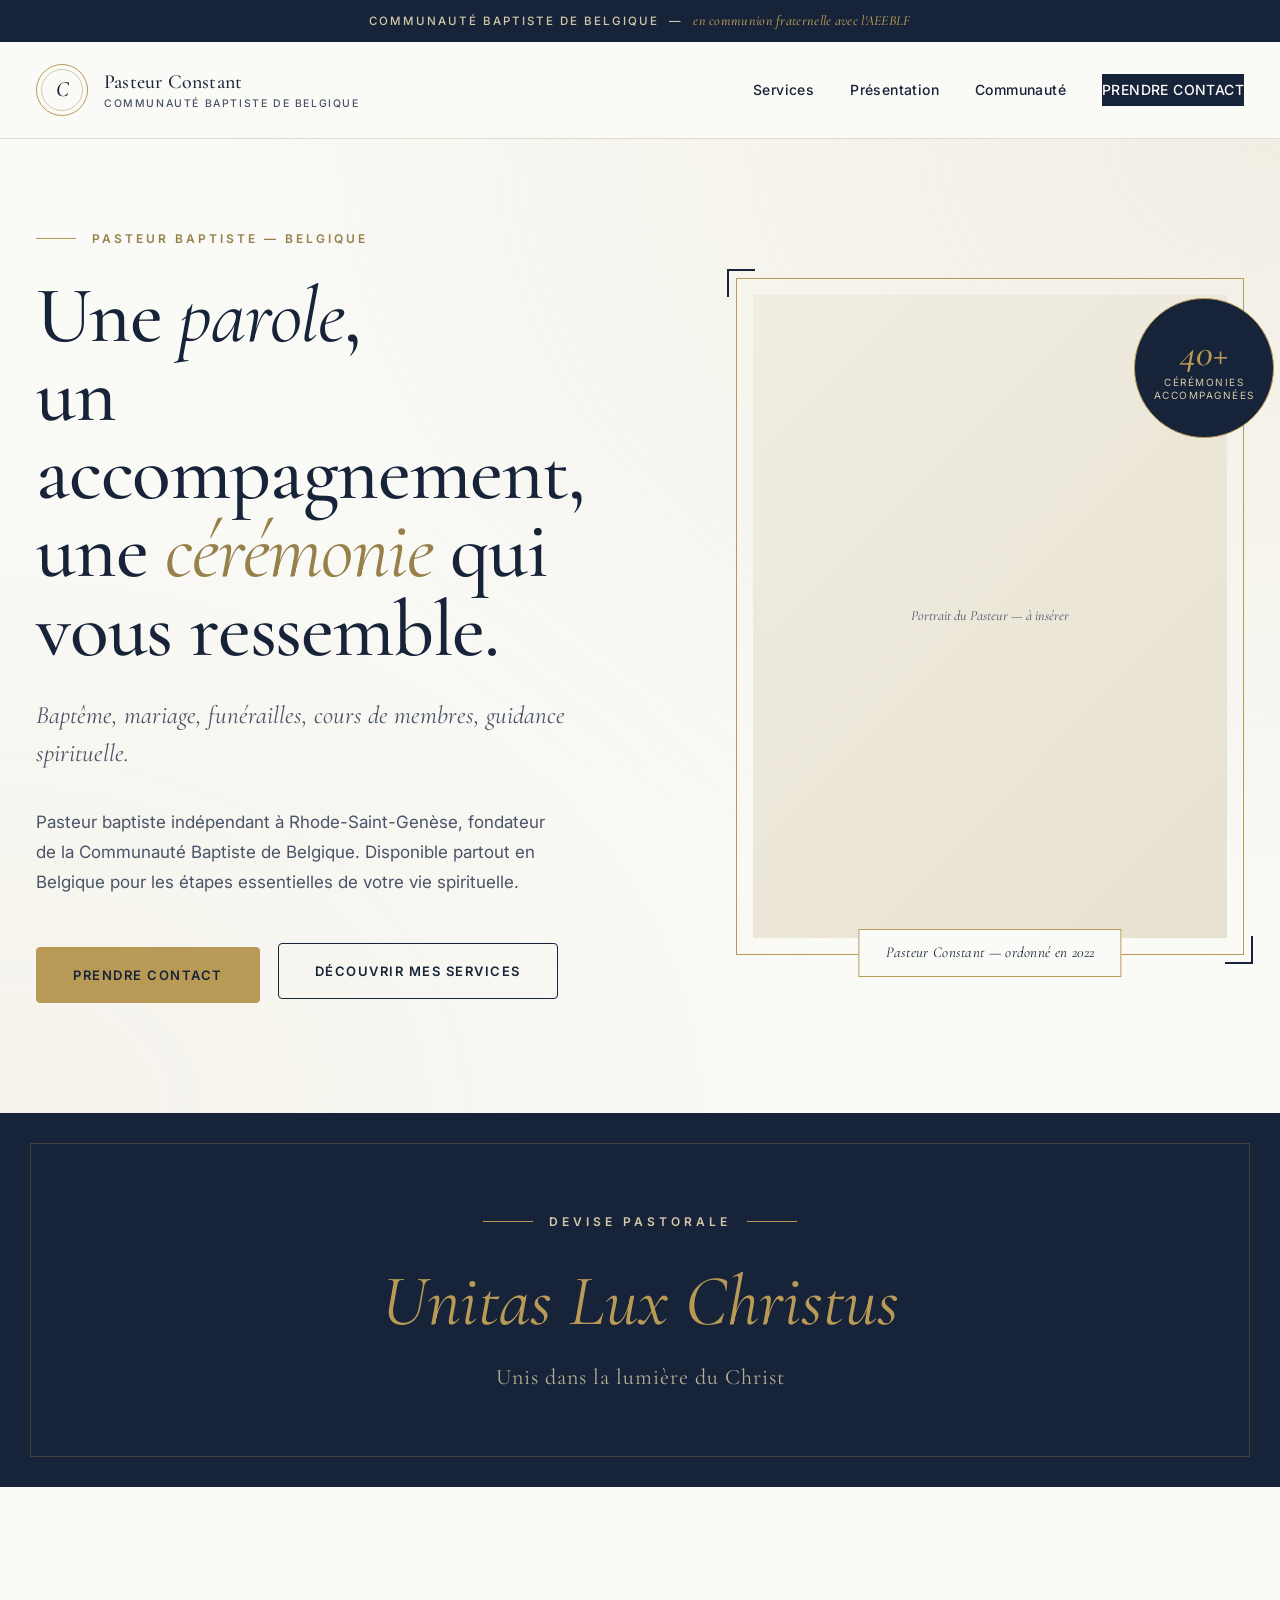
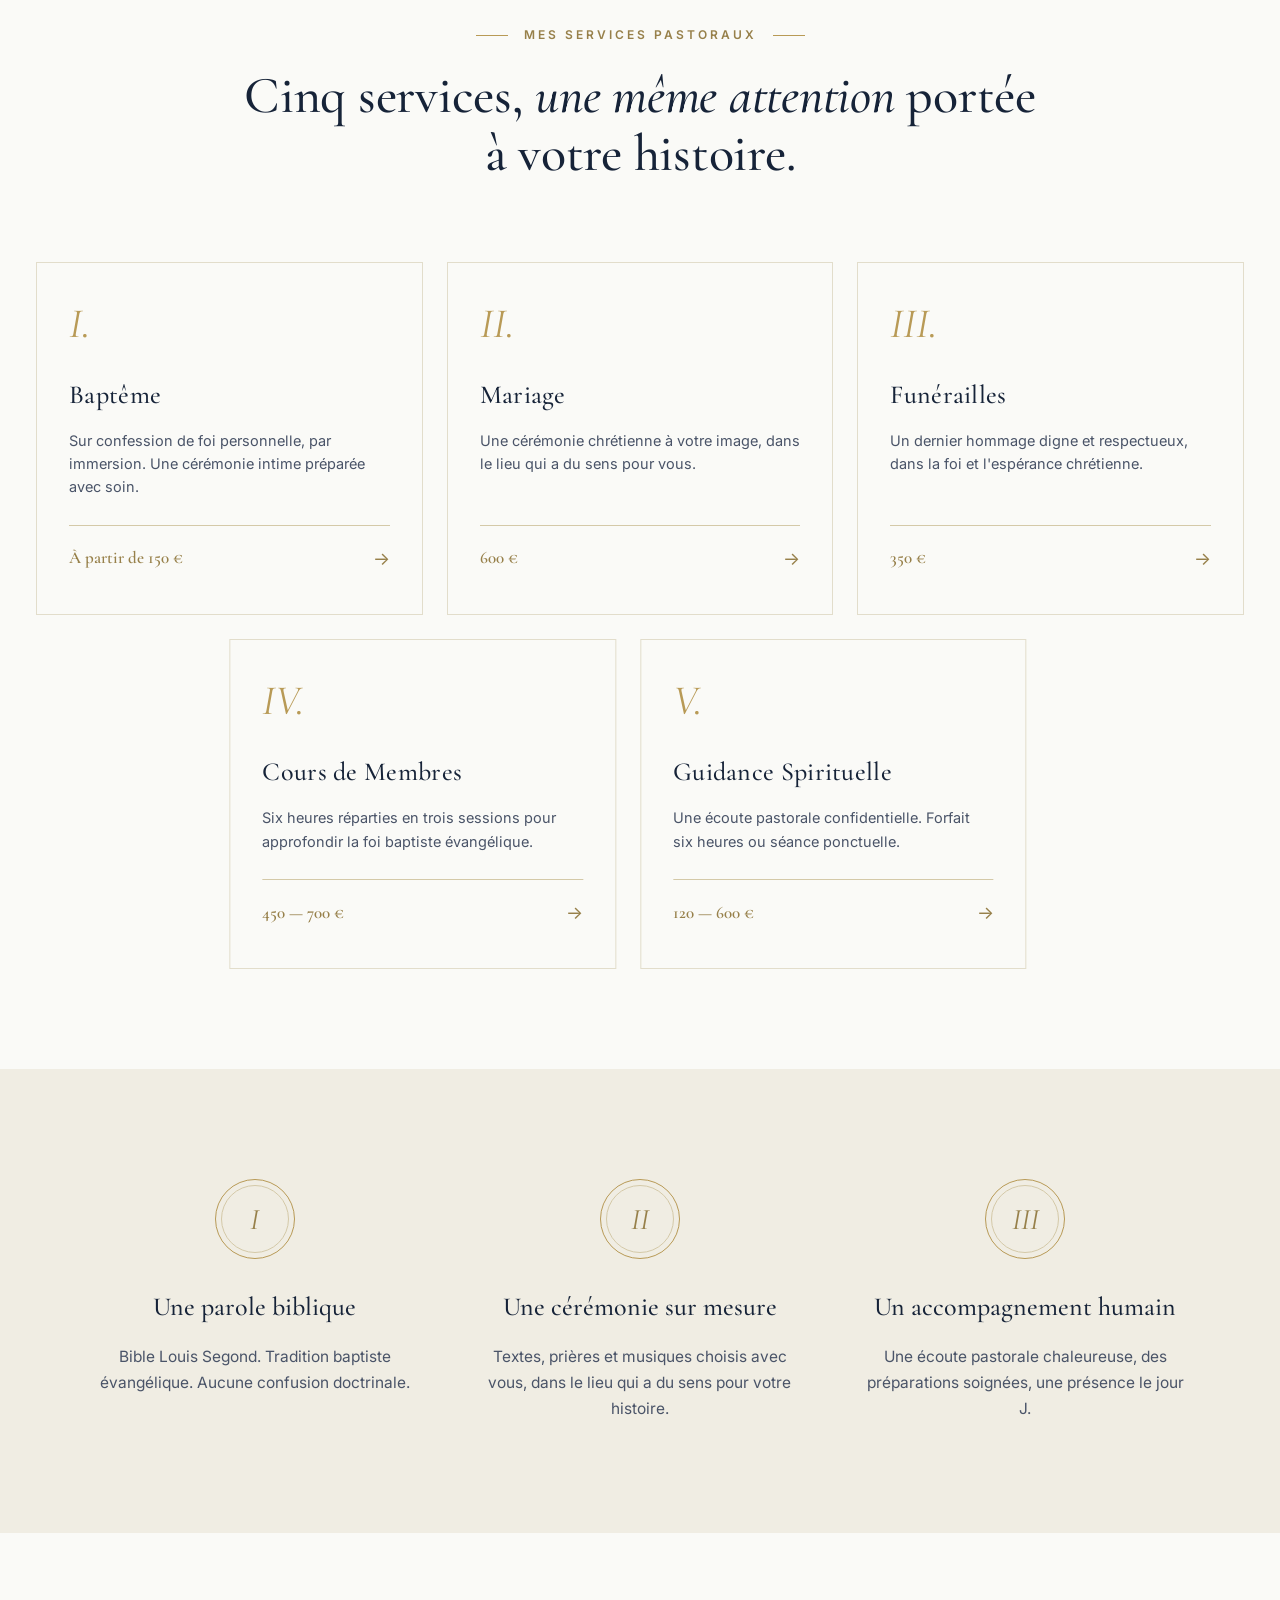
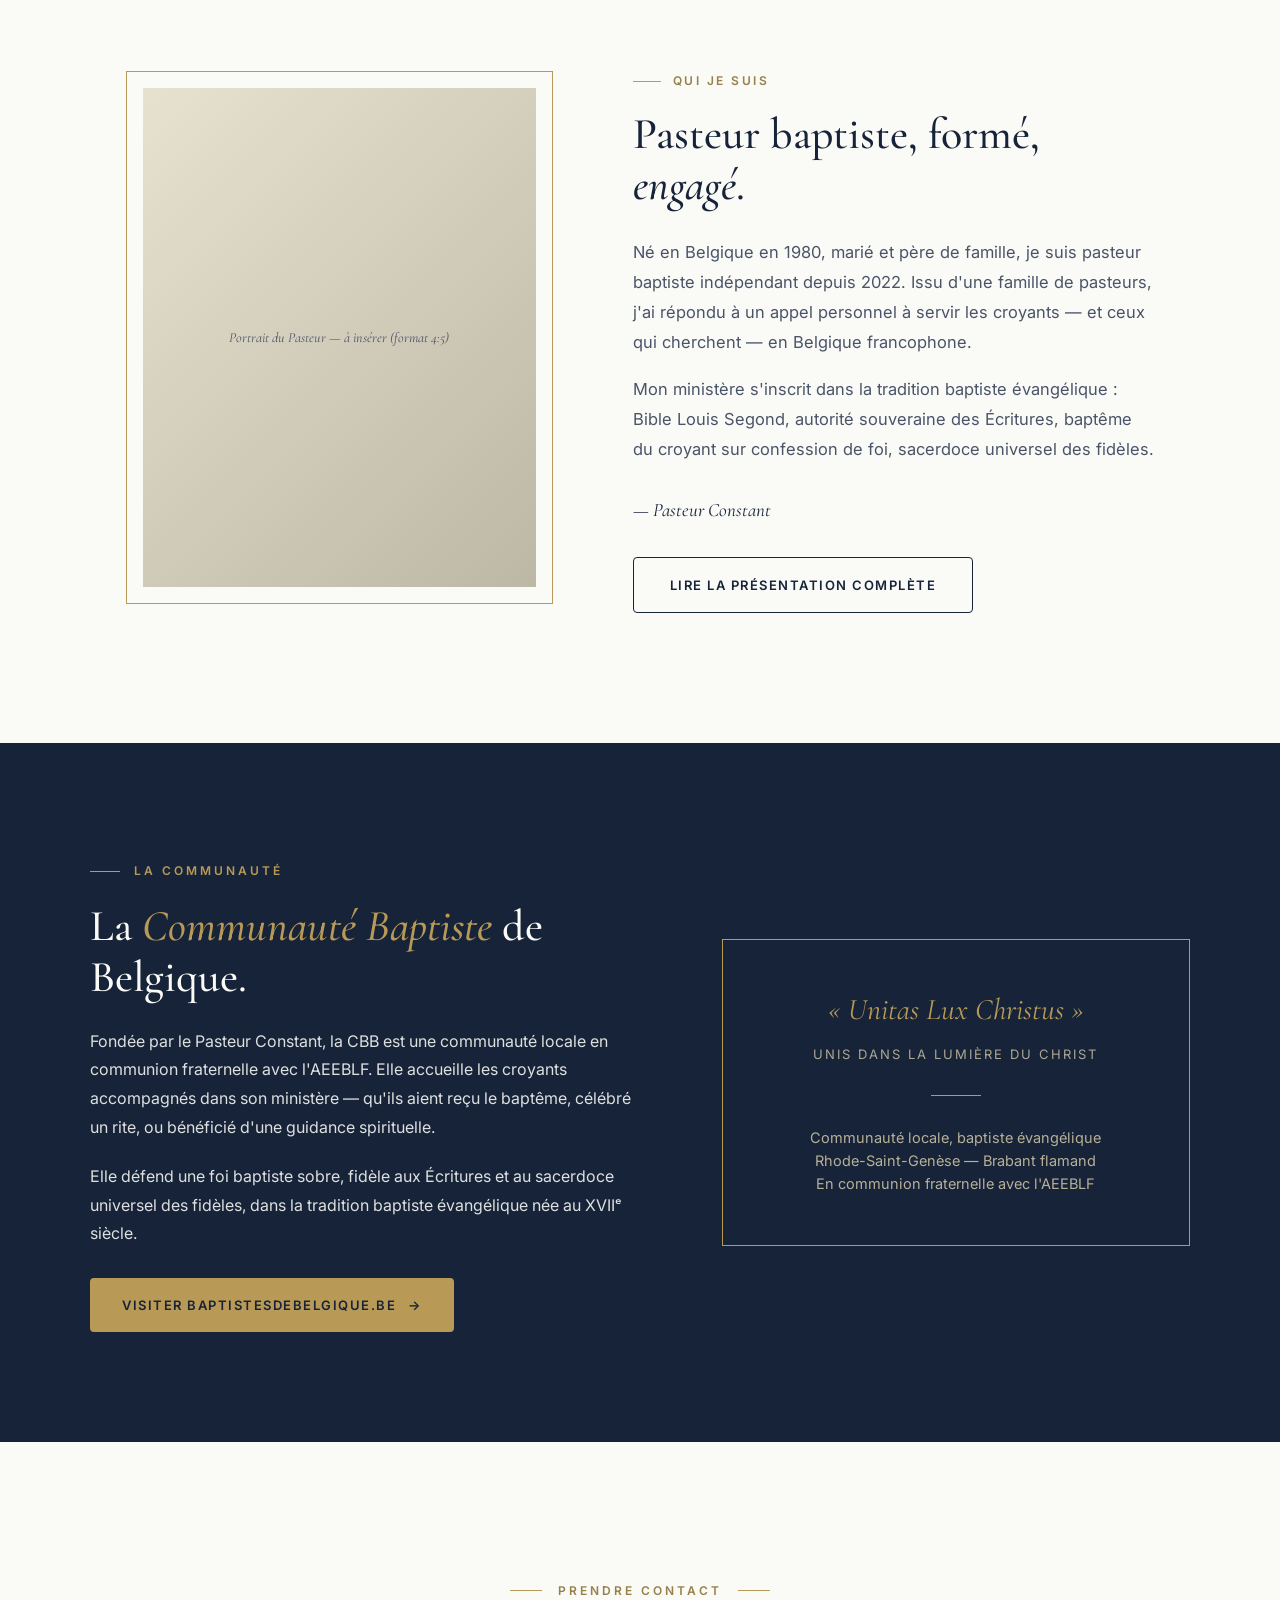
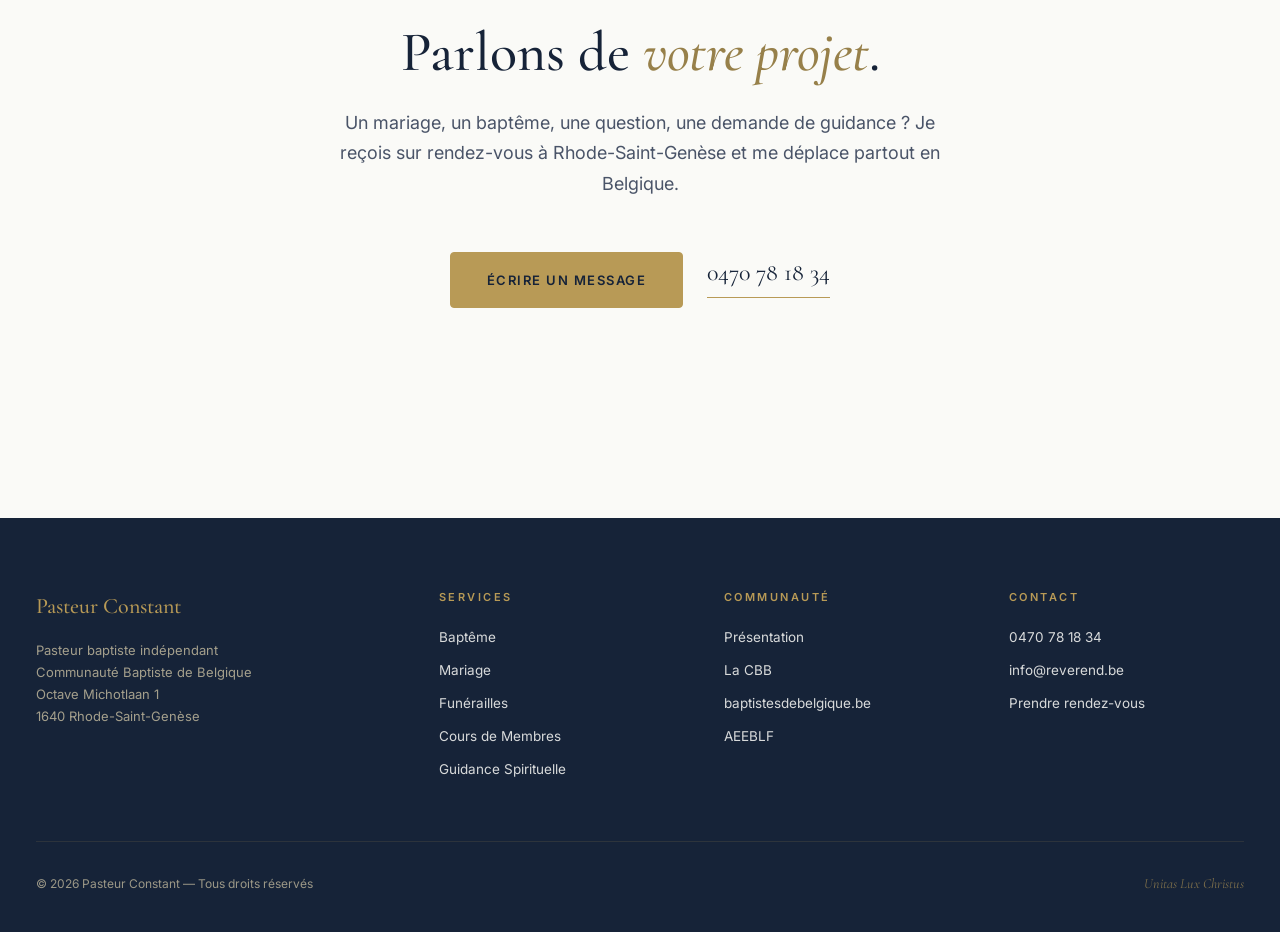
==== index.html @ 357e2ef4 "Add files via upload" ====
<!DOCTYPE html>
<html lang="fr">
<head>
  <meta charset="UTF-8">
  <meta name="viewport" content="width=device-width, initial-scale=1.0">
  <title>Pasteur Constant — Pasteur baptiste indépendant en Belgique</title>
  <meta name="description" content="Pasteur baptiste indépendant en Belgique. Services personnalisés : baptême, mariage, funérailles, cours de membres, accompagnement spirituel. Communauté Baptiste de Belgique.">
  <link rel="canonical" href="https://www.reverend.be/index.html" />
  <link rel="preconnect" href="https://fonts.googleapis.com">
  <link rel="preconnect" href="https://fonts.gstatic.com" crossorigin>
  <link href="https://fonts.googleapis.com/css2?family=Cormorant+Garamond:ital,wght@0,400;0,500;0,600;0,700;1,400;1,500&family=Inter:wght@300;400;500;600;700&display=swap" rel="stylesheet">
  <link rel="stylesheet" href="styles.css">
  <style>
    /* ─── Spécifique à la home ─── */

    /* Hero plein écran */
    .home-hero {
      position: relative;
      padding: 90px 36px 110px;
      overflow: hidden;
      background:
        radial-gradient(ellipse at top right, rgba(212, 201, 168, 0.25) 0%, transparent 60%),
        radial-gradient(ellipse at bottom left, rgba(184, 154, 86, 0.08) 0%, transparent 50%),
        var(--bg);
    }

    .home-hero-inner {
      max-width: var(--max-width);
      margin: 0 auto;
      display: grid;
      grid-template-columns: 1.1fr 0.9fr;
      gap: 80px;
      align-items: center;
      position: relative;
      z-index: 2;
    }

    .home-hero-ornament {
      display: flex;
      align-items: center;
      gap: 16px;
      margin-bottom: 28px;
    }
    .home-hero-ornament-line {
      width: 40px;
      height: 1px;
      background: var(--gold);
    }
    .home-hero-ornament-text {
      font-size: 12px;
      text-transform: uppercase;
      letter-spacing: 3px;
      color: var(--gold-dark);
      font-weight: 600;
    }

    .home-hero h1 {
      font-family: 'Cormorant Garamond', serif;
      font-weight: 500;
      font-size: clamp(48px, 6.5vw, 80px);
      line-height: 0.98;
      letter-spacing: -0.015em;
      color: var(--ink);
      margin-bottom: 28px;
    }
    .home-hero h1 em {
      font-style: italic;
      font-weight: 400;
    }
    .home-hero h1 .accent {
      color: var(--gold-dark);
      font-style: italic;
      font-weight: 400;
    }

    .home-hero-tagline {
      font-family: 'Cormorant Garamond', serif;
      font-style: italic;
      font-size: clamp(20px, 2.4vw, 25px);
      color: var(--ink-soft);
      margin-bottom: 36px;
      line-height: 1.5;
      max-width: 540px;
    }

    .home-hero-lead {
      font-size: 17px;
      line-height: 1.75;
      color: var(--ink-soft);
      margin-bottom: 42px;
      max-width: 520px;
    }

    .home-hero-actions {
      display: flex;
      gap: 18px;
      align-items: center;
      flex-wrap: wrap;
    }

    .home-hero-portrait-wrap {
      position: relative;
      aspect-ratio: 3/4;
    }

    .home-hero-portrait-frame {
      position: relative;
      width: 100%;
      height: 100%;
      padding: 16px;
      border: 1px solid var(--gold);
      transition: transform 0.6s var(--easing);
    }
    .home-hero-portrait-frame::before,
    .home-hero-portrait-frame::after {
      content: "";
      position: absolute;
      width: 28px;
      height: 28px;
      border-color: var(--gold);
    }
    .home-hero-portrait-frame::before {
      top: -10px; left: -10px;
      border-top: 2px solid; border-left: 2px solid;
    }
    .home-hero-portrait-frame::after {
      bottom: -10px; right: -10px;
      border-bottom: 2px solid; border-right: 2px solid;
    }

    .home-hero-portrait-inner {
      width: 100%;
      height: 100%;
      background: linear-gradient(135deg, var(--bg-soft) 0%, var(--bg-deep) 100%);
      display: grid;
      place-items: center;
      position: relative;
      overflow: hidden;
    }
    .home-hero-portrait-inner img {
      width: 100%;
      height: 100%;
      object-fit: cover;
      object-position: center 20%;
      filter: saturate(0.85) contrast(1.05);
    }
    .home-hero-portrait-inner-fallback {
      color: var(--ink-soft);
      font-family: 'Cormorant Garamond', serif;
      font-style: italic;
      font-size: 14px;
      text-align: center;
      padding: 20px;
    }

    .home-hero-portrait-caption {
      position: absolute;
      bottom: -22px;
      left: 50%;
      transform: translateX(-50%);
      background: var(--bg);
      padding: 10px 26px;
      border: 1px solid var(--gold);
      font-family: 'Cormorant Garamond', serif;
      font-style: italic;
      font-size: 15px;
      color: var(--ink);
      white-space: nowrap;
      letter-spacing: 0.3px;
    }

    /* Floating badge avec chiffre */
    .home-hero-badge {
      position: absolute;
      top: 20px;
      right: -30px;
      width: 140px;
      height: 140px;
      background: var(--ink);
      border: 1px solid var(--gold);
      border-radius: 50%;
      display: grid;
      place-items: center;
      text-align: center;
      animation: floatGentle 5s ease-in-out infinite;
      z-index: 3;
    }
    @keyframes floatGentle {
      0%, 100% { transform: translateY(0) rotate(-2deg); }
      50% { transform: translateY(-12px) rotate(2deg); }
    }
    .home-hero-badge-num {
      font-family: 'Cormorant Garamond', serif;
      font-weight: 500;
      font-size: 38px;
      color: var(--gold);
      line-height: 1;
      font-style: italic;
    }
    .home-hero-badge-text {
      font-size: 10px;
      color: var(--gold-pale);
      text-transform: uppercase;
      letter-spacing: 1.5px;
      margin-top: 4px;
      line-height: 1.3;
      padding: 0 16px;
    }

    /* Devise bandeau dramatique */
    .home-devise {
      background: var(--ink);
      color: var(--gold);
      padding: 90px 36px;
      text-align: center;
      position: relative;
      overflow: hidden;
    }
    .home-devise::before {
      content: "";
      position: absolute;
      inset: 30px;
      border: 1px solid rgba(184, 154, 86, 0.25);
      pointer-events: none;
    }
    .home-devise-ornament {
      display: inline-flex;
      align-items: center;
      gap: 16px;
      margin-bottom: 30px;
      position: relative;
      z-index: 2;
    }
    .home-devise-ornament-line {
      width: 50px;
      height: 1px;
      background: var(--gold);
    }
    .home-devise-ornament-text {
      font-size: 12px;
      text-transform: uppercase;
      letter-spacing: 4px;
      color: var(--gold-pale);
      font-weight: 600;
    }
    .home-devise-text {
      font-family: 'Cormorant Garamond', serif;
      font-style: italic;
      font-weight: 400;
      font-size: clamp(40px, 6vw, 72px);
      line-height: 1.1;
      color: var(--gold);
      margin-bottom: 18px;
      position: relative;
      z-index: 2;
    }
    .home-devise-translation {
      font-family: 'Cormorant Garamond', serif;
      font-size: 22px;
      color: var(--gold-pale);
      letter-spacing: 1px;
      opacity: 0.85;
      position: relative;
      z-index: 2;
    }

    /* Section services grille */
    .home-services {
      max-width: var(--max-width);
      margin: 0 auto;
      padding: 130px 36px 100px;
    }

    .home-services-head {
      text-align: center;
      margin-bottom: 80px;
    }
    .home-services-eyebrow {
      display: inline-flex;
      align-items: center;
      gap: 16px;
      font-size: 12px;
      font-weight: 600;
      letter-spacing: 3px;
      text-transform: uppercase;
      color: var(--gold-dark);
      margin-bottom: 22px;
    }
    .home-services-eyebrow::before,
    .home-services-eyebrow::after {
      content: "";
      width: 32px;
      height: 1px;
      background: var(--gold);
    }
    .home-services-title {
      font-family: 'Cormorant Garamond', serif;
      font-weight: 500;
      font-size: clamp(34px, 4.5vw, 52px);
      line-height: 1.1;
      letter-spacing: -0.005em;
      color: var(--ink);
      max-width: 800px;
      margin: 0 auto;
    }
    .home-services-title em { font-style: italic; }

    .home-services-grid {
      display: grid;
      grid-template-columns: repeat(3, 1fr);
      gap: 24px;
    }
    /* Première rangée 3 cartes, deuxième rangée 2 cartes centrées */
    .home-services-grid > *:nth-child(4) {
      grid-column: 1 / 2;
      grid-column-start: 1;
      transform: translateX(50%);
    }
    .home-services-grid > *:nth-child(5) {
      transform: translateX(50%);
    }

    .home-service-card {
      background: var(--bg);
      border: 1px solid var(--rule);
      padding: 40px 32px;
      text-decoration: none;
      color: inherit;
      display: flex;
      flex-direction: column;
      position: relative;
      overflow: hidden;
      transition: transform 0.5s var(--easing), border-color 0.4s, box-shadow 0.4s, background 0.4s;
      min-height: 320px;
    }
    .home-service-card::before {
      content: "";
      position: absolute;
      top: 0;
      left: 0;
      width: 100%;
      height: 3px;
      background: var(--gold);
      transform: scaleX(0);
      transform-origin: left;
      transition: transform 0.5s var(--easing);
    }
    .home-service-card:hover {
      transform: translateY(-6px);
      background: var(--bg-soft);
      border-color: var(--gold-pale);
      box-shadow: var(--shadow-md);
    }
    .home-service-card:hover::before {
      transform: scaleX(1);
    }
    .home-services-grid > *:nth-child(4):hover,
    .home-services-grid > *:nth-child(5):hover {
      transform: translateX(50%) translateY(-6px);
    }

    .home-service-num {
      font-family: 'Cormorant Garamond', serif;
      font-style: italic;
      font-weight: 400;
      font-size: 42px;
      color: var(--gold);
      line-height: 1;
      margin-bottom: 28px;
    }
    .home-service-name {
      font-family: 'Cormorant Garamond', serif;
      font-weight: 500;
      font-size: 26px;
      margin-bottom: 12px;
      color: var(--ink);
      letter-spacing: 0.3px;
    }
    .home-service-desc {
      font-size: 14.5px;
      line-height: 1.6;
      color: var(--ink-soft);
      margin-bottom: auto;
      padding-bottom: 26px;
    }
    .home-service-foot {
      display: flex;
      justify-content: space-between;
      align-items: center;
      padding-top: 18px;
      border-top: 1px solid var(--gold-pale);
    }
    .home-service-price {
      font-family: 'Cormorant Garamond', serif;
      font-weight: 600;
      font-size: 17px;
      color: var(--gold-dark);
    }
    .home-service-arrow {
      color: var(--gold-dark);
      font-size: 18px;
      transition: transform 0.3s;
    }
    .home-service-card:hover .home-service-arrow {
      transform: translateX(6px);
    }

    /* Section piliers */
    .home-pillars {
      background: var(--bg-soft);
      padding: 110px 36px;
    }
    .home-pillars-inner {
      max-width: var(--max-content);
      margin: 0 auto;
      display: grid;
      grid-template-columns: repeat(3, 1fr);
      gap: 56px;
    }
    .home-pillar {
      text-align: center;
    }
    .home-pillar-num {
      display: inline-grid;
      place-items: center;
      width: 80px;
      height: 80px;
      border-radius: 50%;
      border: 1px solid var(--gold);
      font-family: 'Cormorant Garamond', serif;
      font-weight: 400;
      font-style: italic;
      font-size: 30px;
      color: var(--gold-dark);
      margin-bottom: 26px;
      position: relative;
    }
    .home-pillar-num::before {
      content: "";
      position: absolute;
      inset: 5px;
      border: 1px solid var(--gold-pale);
      border-radius: 50%;
    }
    .home-pillar h3 {
      font-family: 'Cormorant Garamond', serif;
      font-weight: 500;
      font-size: 26px;
      margin-bottom: 14px;
      color: var(--ink);
    }
    .home-pillar p {
      font-size: 15.5px;
      color: var(--ink-soft);
      line-height: 1.7;
      max-width: 320px;
      margin: 0 auto;
    }

    /* Section À propos rapide */
    .home-about {
      max-width: var(--max-content);
      margin: 0 auto;
      padding: 130px 36px;
      display: grid;
      grid-template-columns: 0.9fr 1.1fr;
      gap: 80px;
      align-items: center;
    }
    .home-about-visual {
      aspect-ratio: 4/5;
      padding: 16px;
      border: 1px solid var(--gold);
      background: var(--bg);
    }
    .home-about-visual-inner {
      width: 100%;
      height: 100%;
      background: linear-gradient(135deg, var(--bg-deep) 0%, #BDB7A5 100%);
      display: grid;
      place-items: center;
      overflow: hidden;
    }
    .home-about-visual-inner img {
      width: 100%;
      height: 100%;
      object-fit: cover;
    }
    .home-about-visual-fallback {
      color: var(--ink-soft);
      font-family: 'Cormorant Garamond', serif;
      font-style: italic;
      font-size: 14px;
      text-align: center;
      padding: 20px;
    }

    .home-about-content .section-eyebrow {
      margin-bottom: 18px;
    }
    .home-about-content .section-eyebrow::before {
      width: 28px;
    }
    .home-about-title {
      font-family: 'Cormorant Garamond', serif;
      font-weight: 500;
      font-size: clamp(32px, 4vw, 44px);
      line-height: 1.15;
      margin-bottom: 28px;
      color: var(--ink);
    }
    .home-about-title em { font-style: italic; }
    .home-about-content p {
      font-size: 16.5px;
      line-height: 1.8;
      color: var(--ink-soft);
      margin-bottom: 18px;
    }
    .home-about-signature {
      margin-top: 30px;
      font-family: 'Cormorant Garamond', serif;
      font-style: italic;
      font-size: 19px;
      color: var(--ink);
    }
    .home-about-cta {
      margin-top: 30px;
    }

    /* Section CBB */
    .home-cbb {
      background: var(--ink);
      color: var(--bg);
      padding: 110px 36px;
    }
    .home-cbb-inner {
      max-width: var(--max-content);
      margin: 0 auto;
      display: grid;
      grid-template-columns: 1.2fr 1fr;
      gap: 70px;
      align-items: center;
    }
    .home-cbb-eyebrow {
      display: inline-flex;
      align-items: center;
      gap: 14px;
      font-size: 12px;
      font-weight: 600;
      letter-spacing: 3px;
      text-transform: uppercase;
      color: var(--gold);
      margin-bottom: 20px;
    }
    .home-cbb-eyebrow::before {
      content: "";
      width: 30px;
      height: 1px;
      background: var(--gold);
    }
    .home-cbb h2 {
      font-family: 'Cormorant Garamond', serif;
      font-weight: 500;
      font-size: clamp(32px, 4vw, 44px);
      line-height: 1.15;
      margin-bottom: 24px;
      color: var(--bg);
    }
    .home-cbb h2 em { font-style: italic; color: var(--gold); }
    .home-cbb p {
      font-size: 16px;
      line-height: 1.8;
      opacity: 0.88;
      margin-bottom: 20px;
    }
    .home-cbb a.btn-cbb {
      display: inline-flex;
      align-items: center;
      gap: 12px;
      background: var(--gold);
      color: var(--ink);
      padding: 16px 32px;
      text-decoration: none;
      font-size: 13px;
      font-weight: 600;
      letter-spacing: 1.5px;
      text-transform: uppercase;
      border-radius: var(--radius-md);
      margin-top: 10px;
      transition: background 0.2s, transform 0.15s;
    }
    .home-cbb a.btn-cbb:hover {
      background: var(--gold-dark);
      transform: translateY(-2px);
    }

    .home-cbb-card {
      padding: 50px 40px;
      border: 1px solid var(--gold);
      text-align: center;
    }
    .home-cbb-card-quote {
      font-family: 'Cormorant Garamond', serif;
      font-style: italic;
      font-size: 30px;
      line-height: 1.3;
      color: var(--gold);
      margin-bottom: 14px;
    }
    .home-cbb-card-translation {
      font-size: 13px;
      letter-spacing: 2px;
      text-transform: uppercase;
      color: var(--gold-pale);
      opacity: 0.8;
      margin-bottom: 30px;
    }
    .home-cbb-card-sep {
      width: 50px;
      height: 1px;
      background: var(--gold);
      margin: 0 auto 30px;
    }
    .home-cbb-card-detail {
      font-size: 14.5px;
      color: var(--gold-pale);
      line-height: 1.6;
      opacity: 0.85;
    }

    /* CTA final */
    .home-cta {
      max-width: var(--max-content);
      margin: 0 auto;
      padding: 130px 36px;
      text-align: center;
    }
    .home-cta-eyebrow {
      display: inline-flex;
      align-items: center;
      gap: 16px;
      font-size: 12px;
      font-weight: 600;
      letter-spacing: 3px;
      text-transform: uppercase;
      color: var(--gold-dark);
      margin-bottom: 22px;
    }
    .home-cta-eyebrow::before,
    .home-cta-eyebrow::after {
      content: "";
      width: 32px;
      height: 1px;
      background: var(--gold);
    }
    .home-cta h2 {
      font-family: 'Cormorant Garamond', serif;
      font-weight: 500;
      font-size: clamp(36px, 5vw, 56px);
      line-height: 1.05;
      color: var(--ink);
      margin-bottom: 26px;
    }
    .home-cta h2 em { font-style: italic; color: var(--gold-dark); }
    .home-cta p {
      font-size: 18px;
      color: var(--ink-soft);
      max-width: 600px;
      margin: 0 auto 44px;
      line-height: 1.7;
    }
    .home-cta-actions {
      display: flex;
      gap: 24px;
      justify-content: center;
      align-items: center;
      flex-wrap: wrap;
    }
    .home-cta-phone {
      font-family: 'Cormorant Garamond', serif;
      font-size: 24px;
      color: var(--ink);
      text-decoration: none;
      border-bottom: 1px solid var(--gold);
      padding-bottom: 4px;
      transition: color 0.2s;
    }
    .home-cta-phone:hover { color: var(--gold-dark); }

    /* Responsive */
    @media (max-width: 980px) {
      .home-hero-inner { grid-template-columns: 1fr; gap: 60px; }
      .home-hero-badge { width: 100px; height: 100px; right: -10px; top: -10px; }
      .home-hero-badge-num { font-size: 28px; }
      .home-hero-portrait-wrap { max-width: 380px; margin: 0 auto; }
      .home-services-grid { grid-template-columns: 1fr 1fr; }
      .home-services-grid > *:nth-child(4) { grid-column: 1; transform: none; }
      .home-services-grid > *:nth-child(5) { transform: none; }
      .home-services-grid > *:nth-child(4):hover { transform: translateY(-6px); }
      .home-services-grid > *:nth-child(5):hover { transform: translateY(-6px); }
      .home-pillars-inner { grid-template-columns: 1fr; gap: 40px; max-width: 480px; }
      .home-about { grid-template-columns: 1fr; gap: 50px; }
      .home-about-visual { max-width: 380px; margin: 0 auto; }
      .home-cbb-inner { grid-template-columns: 1fr; gap: 36px; }
      .home-hero, .home-services, .home-pillars, .home-about, .home-cbb, .home-cta { padding-left: 24px; padding-right: 24px; }
    }
    @media (max-width: 640px) {
      .home-services-grid { grid-template-columns: 1fr; }
    }
  </style>
</head>
<body>

  <div class="top-strip">
    Communauté Baptiste de Belgique &nbsp;—&nbsp; <em>en communion fraternelle avec l'AEEBLF</em>
  </div>

  <header class="site-header">
    <div class="header-inner">
      <a href="index.html" class="brand">
        <div class="brand-seal"><span class="brand-seal-letter">C</span></div>
        <div class="brand-text">
          <div class="brand-title">Pasteur Constant</div>
          <div class="brand-sub">Communauté Baptiste de Belgique</div>
        </div>
      </a>
      <nav class="site-nav">
        <a href="#services">Services</a>
        <a href="presentation.html">Présentation</a>
        <a href="#communaute">Communauté</a>
        <a href="contact.html" class="nav-cta">Prendre contact</a>
      </nav>
      <div class="hamburger-menu">
        <button id="hamburger-button" aria-label="Menu">
          <span></span><span></span><span></span>
        </button>
        <nav id="mobile-menu" class="hidden">
          <ul>
            <li><a href="index.html">Accueil</a></li>
            <li><a href="bapteme.html">Baptême</a></li>
            <li><a href="mariage.html">Mariage</a></li>
            <li><a href="enterrement.html">Funérailles</a></li>
            <li><a href="confirmation.html">Cours de Membres</a></li>
            <li><a href="guidance.html">Accompagnement Spirituel</a></li>
            <li><a href="presentation.html">Présentation</a></li>
            <li><a href="contact.html">Contact</a></li>
          </ul>
        </nav>
      </div>
    </div>
  </header>

  <main>

    <!-- ─── HERO ─────────────────────────────────────── -->
    <section class="home-hero">
      <div class="home-hero-inner">
        <div class="home-hero-text reveal">
          <div class="home-hero-ornament">
            <div class="home-hero-ornament-line"></div>
            <div class="home-hero-ornament-text">Pasteur baptiste — Belgique</div>
          </div>
          <h1>
            Une <em>parole</em>,<br>
            un accompagnement,<br>
            une <span class="accent">cérémonie</span> qui vous ressemble.
          </h1>
          <p class="home-hero-tagline">Baptême, mariage, funérailles, cours de membres, guidance spirituelle.</p>
          <p class="home-hero-lead">Pasteur baptiste indépendant à Rhode-Saint-Genèse, fondateur de la Communauté Baptiste de Belgique. Disponible partout en Belgique pour les étapes essentielles de votre vie spirituelle.</p>
          <div class="home-hero-actions">
            <a href="contact.html" class="btn-primary" style="width:auto;">Prendre contact</a>
            <a href="#services" class="btn-secondary">Découvrir mes services</a>
          </div>
        </div>
        <div class="home-hero-portrait-wrap reveal delay-2">
          <div class="home-hero-portrait-frame">
            <div class="home-hero-portrait-inner">
              <img src="reverend_portrait.jpg" alt="Pasteur Constant"
                   onerror="this.style.display='none';this.parentElement.innerHTML='<div class=&quot;home-hero-portrait-inner-fallback&quot;>Portrait du Pasteur — à insérer</div>';">
            </div>
          </div>
          <div class="home-hero-portrait-caption">Pasteur Constant — ordonné en 2022</div>
          <div class="home-hero-badge">
            <div>
              <div class="home-hero-badge-num">40+</div>
              <div class="home-hero-badge-text">cérémonies accompagnées</div>
            </div>
          </div>
        </div>
      </div>
    </section>

    <!-- ─── DEVISE ──────────────────────────────────── -->
    <section class="home-devise reveal">
      <div class="home-devise-ornament">
        <div class="home-devise-ornament-line"></div>
        <div class="home-devise-ornament-text">Devise pastorale</div>
        <div class="home-devise-ornament-line"></div>
      </div>
      <p class="home-devise-text">Unitas Lux Christus</p>
      <p class="home-devise-translation">Unis dans la lumière du Christ</p>
    </section>

    <!-- ─── SERVICES ────────────────────────────────── -->
    <section class="home-services" id="services">
      <div class="home-services-head reveal">
        <div class="home-services-eyebrow">Mes services pastoraux</div>
        <h2 class="home-services-title">Cinq services, <em>une même attention</em> portée à votre histoire.</h2>
      </div>

      <div class="home-services-grid">

        <a href="bapteme.html" class="home-service-card reveal delay-1">
          <div class="home-service-num">I.</div>
          <div class="home-service-name">Baptême</div>
          <div class="home-service-desc">Sur confession de foi personnelle, par immersion. Une cérémonie intime préparée avec soin.</div>
          <div class="home-service-foot">
            <div class="home-service-price">À partir de 150 €</div>
            <div class="home-service-arrow">→</div>
          </div>
        </a>

        <a href="mariage.html" class="home-service-card reveal delay-2">
          <div class="home-service-num">II.</div>
          <div class="home-service-name">Mariage</div>
          <div class="home-service-desc">Une cérémonie chrétienne à votre image, dans le lieu qui a du sens pour vous.</div>
          <div class="home-service-foot">
            <div class="home-service-price">600 €</div>
            <div class="home-service-arrow">→</div>
          </div>
        </a>

        <a href="enterrement.html" class="home-service-card reveal delay-3">
          <div class="home-service-num">III.</div>
          <div class="home-service-name">Funérailles</div>
          <div class="home-service-desc">Un dernier hommage digne et respectueux, dans la foi et l'espérance chrétienne.</div>
          <div class="home-service-foot">
            <div class="home-service-price">350 €</div>
            <div class="home-service-arrow">→</div>
          </div>
        </a>

        <a href="confirmation.html" class="home-service-card reveal delay-4">
          <div class="home-service-num">IV.</div>
          <div class="home-service-name">Cours de Membres</div>
          <div class="home-service-desc">Six heures réparties en trois sessions pour approfondir la foi baptiste évangélique.</div>
          <div class="home-service-foot">
            <div class="home-service-price">450 — 700 €</div>
            <div class="home-service-arrow">→</div>
          </div>
        </a>

        <a href="guidance.html" class="home-service-card reveal delay-5">
          <div class="home-service-num">V.</div>
          <div class="home-service-name">Guidance Spirituelle</div>
          <div class="home-service-desc">Une écoute pastorale confidentielle. Forfait six heures ou séance ponctuelle.</div>
          <div class="home-service-foot">
            <div class="home-service-price">120 — 600 €</div>
            <div class="home-service-arrow">→</div>
          </div>
        </a>

      </div>
    </section>

    <!-- ─── PILIERS ─────────────────────────────────── -->
    <section class="home-pillars">
      <div class="home-pillars-inner">
        <div class="home-pillar reveal delay-1">
          <div class="home-pillar-num">I</div>
          <h3>Une parole biblique</h3>
          <p>Bible Louis Segond. Tradition baptiste évangélique. Aucune confusion doctrinale.</p>
        </div>
        <div class="home-pillar reveal delay-2">
          <div class="home-pillar-num">II</div>
          <h3>Une cérémonie sur mesure</h3>
          <p>Textes, prières et musiques choisis avec vous, dans le lieu qui a du sens pour votre histoire.</p>
        </div>
        <div class="home-pillar reveal delay-3">
          <div class="home-pillar-num">III</div>
          <h3>Un accompagnement humain</h3>
          <p>Une écoute pastorale chaleureuse, des préparations soignées, une présence le jour J.</p>
        </div>
      </div>
    </section>

    <!-- ─── À PROPOS ────────────────────────────────── -->
    <section class="home-about" id="a-propos">
      <div class="home-about-visual reveal">
        <div class="home-about-visual-inner">
          <img src="reverend_portrait2.jpg" alt="Pasteur Constant"
               onerror="this.style.display='none';this.parentElement.innerHTML='<div class=&quot;home-about-visual-fallback&quot;>Portrait du Pasteur — à insérer (format 4:5)</div>';">
        </div>
      </div>
      <div class="home-about-content reveal delay-2">
        <div class="section-eyebrow">Qui je suis</div>
        <h2 class="home-about-title">Pasteur baptiste, formé, <em>engagé</em>.</h2>
        <p>Né en Belgique en 1980, marié et père de famille, je suis pasteur baptiste indépendant depuis 2022. Issu d'une famille de pasteurs, j'ai répondu à un appel personnel à servir les croyants — et ceux qui cherchent — en Belgique francophone.</p>
        <p>Mon ministère s'inscrit dans la tradition baptiste évangélique : Bible Louis Segond, autorité souveraine des Écritures, baptême du croyant sur confession de foi, sacerdoce universel des fidèles.</p>
        <div class="home-about-signature">— Pasteur Constant</div>
        <div class="home-about-cta">
          <a href="presentation.html" class="btn-secondary">Lire la présentation complète</a>
        </div>
      </div>
    </section>

    <!-- ─── COMMUNAUTÉ ──────────────────────────────── -->
    <section class="home-cbb" id="communaute">
      <div class="home-cbb-inner">
        <div class="home-cbb-content reveal">
          <div class="home-cbb-eyebrow">La communauté</div>
          <h2>La <em>Communauté Baptiste</em> de Belgique.</h2>
          <p>Fondée par le Pasteur Constant, la CBB est une communauté locale en communion fraternelle avec l'AEEBLF. Elle accueille les croyants accompagnés dans son ministère — qu'ils aient reçu le baptême, célébré un rite, ou bénéficié d'une guidance spirituelle.</p>
          <p>Elle défend une foi baptiste sobre, fidèle aux Écritures et au sacerdoce universel des fidèles, dans la tradition baptiste évangélique née au XVIIᵉ siècle.</p>
          <a href="https://www.baptistesdebelgique.be" target="_blank" rel="noopener" class="btn-cbb">
            Visiter baptistesdebelgique.be
            <span>→</span>
          </a>
        </div>
        <div class="home-cbb-card reveal delay-2">
          <div class="home-cbb-card-quote">« Unitas Lux Christus »</div>
          <div class="home-cbb-card-translation">Unis dans la lumière du Christ</div>
          <div class="home-cbb-card-sep"></div>
          <div class="home-cbb-card-detail">
            Communauté locale, baptiste évangélique<br>
            Rhode-Saint-Genèse — Brabant flamand<br>
            En communion fraternelle avec l'AEEBLF
          </div>
        </div>
      </div>
    </section>

    <!-- ─── CTA FINAL ───────────────────────────────── -->
    <section class="home-cta" id="contact-section">
      <div class="reveal">
        <div class="home-cta-eyebrow">Prendre contact</div>
        <h2>Parlons de <em>votre projet</em>.</h2>
        <p>Un mariage, un baptême, une question, une demande de guidance ? Je reçois sur rendez-vous à Rhode-Saint-Genèse et me déplace partout en Belgique.</p>
        <div class="home-cta-actions">
          <a href="contact.html" class="btn-primary" style="width:auto;">Écrire un message</a>
          <a href="tel:+32470781834" class="home-cta-phone">0470 78 18 34</a>
        </div>
      </div>
    </section>

  </main>

  <footer class="site-footer">
    <div class="footer-inner">
      <div>
        <div class="footer-brand">Pasteur Constant</div>
        <div class="footer-brand-sub">
          Pasteur baptiste indépendant<br>
          Communauté Baptiste de Belgique<br>
          Octave Michotlaan 1<br>
          1640 Rhode-Saint-Genèse
        </div>
      </div>
      <div class="footer-col">
        <h4>Services</h4>
        <a href="bapteme.html">Baptême</a>
        <a href="mariage.html">Mariage</a>
        <a href="enterrement.html">Funérailles</a>
        <a href="confirmation.html">Cours de Membres</a>
        <a href="guidance.html">Guidance Spirituelle</a>
      </div>
      <div class="footer-col">
        <h4>Communauté</h4>
        <a href="presentation.html">Présentation</a>
        <a href="#communaute">La CBB</a>
        <a href="https://www.baptistesdebelgique.be" target="_blank" rel="noopener">baptistesdebelgique.be</a>
        <a href="https://www.associationbaptiste.org" target="_blank" rel="noopener">AEEBLF</a>
      </div>
      <div class="footer-col">
        <h4>Contact</h4>
        <a href="tel:+32470781834">0470 78 18 34</a>
        <a href="mailto:info@reverend.be">info@reverend.be</a>
        <a href="contact.html">Prendre rendez-vous</a>
      </div>
    </div>
    <div class="footer-bottom">
      <div>© 2026 Pasteur Constant — Tous droits réservés</div>
      <div class="footer-devise">Unitas Lux Christus</div>
    </div>
  </footer>

  <script src="scripts.js"></script>
  <script>
    // Menu hamburger pour la home (pas de script de service ici)
    document.addEventListener('DOMContentLoaded', function() {
      var btn = document.getElementById('hamburger-button');
      var menu = document.getElementById('mobile-menu');
      if (btn && menu) {
        btn.addEventListener('click', function(e) {
          e.stopPropagation();
          menu.classList.toggle('hidden');
        });
        document.addEventListener('click', function(e) {
          if (!btn.contains(e.target) && !menu.contains(e.target)) {
            menu.classList.add('hidden');
          }
        });
      }
    });
  </script>

</body>
</html>
---- styles.css ----
/* ============================================================
   reverend.be — Refonte 2026
   Direction visuelle C : Confiance institutionnelle modernisée
   Charte : ivoire + navy + or sobre
   Typo  : Cormorant Garamond (titres) + Inter (corps)
   ============================================================ */

/* ─── Variables ─────────────────────────────────────────── */
:root {
  --bg: #FAFAF7;
  --bg-soft: #F0EDE3;
  --bg-deep: #E7E1CF;
  --ink: #162338;
  --ink-soft: #4A5468;
  --ink-faint: #8A92A0;
  --rule: #E2DDCB;
  --gold: #B89A56;
  --gold-pale: #D4C9A8;
  --gold-dark: #97804A;
  --white: #FFFFFF;
  --red-alert: #B5343A;
  --green-ok: #5C7F4A;

  --shadow-sm: 0 4px 12px -4px rgba(22, 35, 56, 0.08);
  --shadow-md: 0 12px 28px -10px rgba(22, 35, 56, 0.14);
  --shadow-lg: 0 24px 56px -20px rgba(22, 35, 56, 0.22);

  --radius-sm: 2px;
  --radius-md: 4px;
  --radius-lg: 8px;

  --max-width: 1280px;
  --max-content: 1100px;

  --easing: cubic-bezier(0.4, 0, 0.2, 1);
}

/* ─── Reset & base ──────────────────────────────────────── */
*, *::before, *::after {
  margin: 0;
  padding: 0;
  box-sizing: border-box;
}

html {
  scroll-behavior: smooth;
  -webkit-text-size-adjust: 100%;
}

body {
  font-family: 'Inter', system-ui, -apple-system, BlinkMacSystemFont, sans-serif;
  background: var(--bg);
  color: var(--ink);
  font-size: 16px;
  line-height: 1.7;
  font-weight: 400;
  -webkit-font-smoothing: antialiased;
  -moz-osx-font-smoothing: grayscale;
  text-rendering: optimizeLegibility;
}

img { max-width: 100%; height: auto; display: block; }
a { color: inherit; }

/* Selection */
::selection {
  background: var(--gold);
  color: var(--white);
}

/* Scroll-triggered animations */
.reveal {
  opacity: 0;
  transform: translateY(24px);
  transition: opacity 0.9s var(--easing), transform 0.9s var(--easing);
}
.reveal.in-view {
  opacity: 1;
  transform: translateY(0);
}
.reveal.delay-1 { transition-delay: 0.1s; }
.reveal.delay-2 { transition-delay: 0.2s; }
.reveal.delay-3 { transition-delay: 0.3s; }
.reveal.delay-4 { transition-delay: 0.4s; }
.reveal.delay-5 { transition-delay: 0.5s; }

/* ─── Top strip institutionnel ─────────────────────────── */
.top-strip {
  background: var(--ink);
  color: var(--gold-pale);
  padding: 9px 24px;
  text-align: center;
  font-size: 11.5px;
  letter-spacing: 2px;
  text-transform: uppercase;
  font-weight: 500;
}
.top-strip em {
  font-family: 'Cormorant Garamond', serif;
  font-style: italic;
  text-transform: none;
  letter-spacing: 0.3px;
  font-size: 14px;
  color: var(--gold);
}

/* ─── Header ──────────────────────────────────────────── */
.site-header {
  position: sticky;
  top: 0;
  z-index: 100;
  background: rgba(250, 250, 247, 0.95);
  backdrop-filter: blur(12px);
  -webkit-backdrop-filter: blur(12px);
  border-bottom: 1px solid var(--rule);
}

.header-inner {
  max-width: var(--max-width);
  margin: 0 auto;
  padding: 22px 36px;
  display: flex;
  align-items: center;
  justify-content: space-between;
  gap: 24px;
}

.brand {
  display: flex;
  align-items: center;
  gap: 16px;
  text-decoration: none;
  color: var(--ink);
}

.brand-seal {
  width: 52px;
  height: 52px;
  border: 1.5px solid var(--gold);
  border-radius: 50%;
  display: grid;
  place-items: center;
  position: relative;
  flex-shrink: 0;
  transition: transform 0.4s var(--easing);
}
.brand:hover .brand-seal { transform: rotate(-8deg); }

.brand-seal::before {
  content: "";
  position: absolute;
  inset: 4px;
  border: 1px solid var(--gold-pale);
  border-radius: 50%;
}
.brand-seal-letter {
  font-family: 'Cormorant Garamond', serif;
  font-weight: 500;
  font-size: 22px;
  color: var(--ink);
  font-style: italic;
}

.brand-text { line-height: 1.2; }
.brand-title {
  font-family: 'Cormorant Garamond', serif;
  font-weight: 500;
  font-size: 20px;
  letter-spacing: 0.2px;
  color: var(--ink);
}
.brand-sub {
  font-size: 10.5px;
  color: var(--ink-soft);
  text-transform: uppercase;
  letter-spacing: 1.6px;
  margin-top: 4px;
  font-weight: 500;
}

.site-nav {
  display: flex;
  gap: 36px;
  align-items: center;
}

.site-nav > a {
  color: var(--ink);
  text-decoration: none;
  font-size: 14px;
  font-weight: 500;
  letter-spacing: 0.4px;
  transition: color 0.2s;
  position: relative;
  padding: 4px 0;
}
.site-nav > a::after {
  content: "";
  position: absolute;
  bottom: 0;
  left: 0;
  right: 0;
  height: 1px;
  background: var(--gold);
  transform: scaleX(0);
  transform-origin: center;
  transition: transform 0.3s var(--easing);
}
.site-nav > a:hover { color: var(--gold-dark); }
.site-nav > a:hover::after { transform: scaleX(1); }

.nav-cta {
  background: var(--ink);
  color: var(--bg) !important;
  padding: 12px 24px;
  font-size: 12.5px;
  letter-spacing: 1.2px;
  text-transform: uppercase;
  font-weight: 600;
  transition: background 0.2s, transform 0.15s;
}
.nav-cta::after { display: none; }
.nav-cta:hover { background: #0D1729; color: var(--white) !important; transform: translateY(-1px); }

/* ─── Menu hamburger (mobile) ─────────────────────────── */
.hamburger-menu {
  position: relative;
  display: none;
}
#hamburger-button {
  display: flex;
  flex-direction: column;
  justify-content: space-between;
  width: 28px;
  height: 20px;
  background: transparent;
  border: none;
  cursor: pointer;
  padding: 0;
}
#hamburger-button span {
  width: 100%;
  height: 2px;
  background-color: var(--ink);
  border-radius: 1px;
  transition: transform 0.3s var(--easing), opacity 0.2s;
  transform-origin: center;
}
#hamburger-button.open span:nth-child(1) {
  transform: translateY(9px) rotate(45deg);
}
#hamburger-button.open span:nth-child(2) {
  opacity: 0;
}
#hamburger-button.open span:nth-child(3) {
  transform: translateY(-9px) rotate(-45deg);
}

#mobile-menu {
  position: fixed;
  top: 0;
  right: 0;
  width: min(360px, 100vw);
  height: 100vh;
  background: var(--bg);
  border-left: 1px solid var(--rule);
  padding: 100px 36px 40px;
  z-index: 90;
  transform: translateX(100%);
  transition: transform 0.4s var(--easing);
  box-shadow: var(--shadow-lg);
  overflow-y: auto;
}
#mobile-menu:not(.hidden) { transform: translateX(0); }

#mobile-menu ul {
  list-style: none;
}
#mobile-menu li {
  border-bottom: 1px solid var(--rule);
}
#mobile-menu li:last-child {
  border-bottom: none;
}
#mobile-menu a {
  display: block;
  padding: 18px 0;
  font-family: 'Cormorant Garamond', serif;
  font-size: 22px;
  font-weight: 500;
  color: var(--ink);
  text-decoration: none;
  transition: color 0.2s, padding-left 0.2s;
}
#mobile-menu a:hover {
  color: var(--gold-dark);
  padding-left: 8px;
}

/* ─── Hero générique (pages services) ─────────────────── */
.page-header {
  background: linear-gradient(180deg, var(--bg-soft) 0%, var(--bg) 100%);
  padding: 90px 36px 70px;
  text-align: center;
  position: relative;
  overflow: hidden;
}

.page-header::before,
.page-header::after {
  content: "";
  position: absolute;
  left: 50%;
  transform: translateX(-50%);
  width: 80px;
  height: 1px;
  background: var(--gold);
}
.page-header::before { top: 40px; }
.page-header::after { bottom: 40px; }

.page-eyebrow {
  font-size: 12px;
  font-weight: 600;
  letter-spacing: 3px;
  text-transform: uppercase;
  color: var(--gold-dark);
  margin-bottom: 18px;
}

.page-title {
  font-family: 'Cormorant Garamond', serif;
  font-weight: 500;
  font-size: clamp(40px, 6vw, 64px);
  line-height: 1.05;
  color: var(--ink);
  letter-spacing: -0.005em;
  margin-bottom: 16px;
}

.page-subtitle {
  font-family: 'Cormorant Garamond', serif;
  font-style: italic;
  font-size: clamp(18px, 2.2vw, 22px);
  color: var(--ink-soft);
  max-width: 720px;
  margin: 0 auto;
  line-height: 1.5;
}

/* ─── Main wrapper ────────────────────────────────────── */
.page-main {
  max-width: var(--max-content);
  margin: 0 auto;
  padding: 80px 36px;
}

/* ─── Galerie ─────────────────────────────────────────── */
.image-gallery {
  display: grid;
  grid-template-columns: repeat(3, 1fr);
  gap: 14px;
  margin-bottom: 70px;
}
.gallery-image {
  width: 100%;
  height: 280px;
  object-fit: cover;
  border-radius: var(--radius-md);
  cursor: pointer;
  transition: transform 0.6s var(--easing), filter 0.6s var(--easing);
  filter: saturate(0.9) contrast(1.02);
}
.gallery-image:hover {
  transform: scale(1.03);
  filter: saturate(1.05) contrast(1.05);
}

/* Lightbox */
.lightbox {
  position: fixed;
  inset: 0;
  background: rgba(22, 35, 56, 0.92);
  z-index: 200;
  display: none;
  align-items: center;
  justify-content: center;
  padding: 40px;
  opacity: 0;
  transition: opacity 0.3s;
}
.lightbox.open {
  display: flex;
  opacity: 1;
}
.lightbox img {
  max-width: 90vw;
  max-height: 90vh;
  border: 4px solid var(--gold);
  box-shadow: var(--shadow-lg);
}
.lightbox-close {
  position: absolute;
  top: 30px;
  right: 36px;
  background: transparent;
  border: 1px solid var(--gold);
  color: var(--gold-pale);
  width: 44px;
  height: 44px;
  border-radius: 50%;
  cursor: pointer;
  font-size: 22px;
  display: grid;
  place-items: center;
  transition: background 0.2s;
}
.lightbox-close:hover {
  background: var(--gold);
  color: var(--ink);
}

/* ─── Content sections ────────────────────────────────── */
.content-section {
  margin-bottom: 60px;
}

.section-eyebrow {
  display: inline-flex;
  align-items: center;
  gap: 12px;
  font-size: 12px;
  font-weight: 600;
  letter-spacing: 2.5px;
  text-transform: uppercase;
  color: var(--gold-dark);
  margin-bottom: 18px;
}
.section-eyebrow::before {
  content: "";
  width: 28px;
  height: 1px;
  background: var(--gold);
}

.section-title {
  font-family: 'Cormorant Garamond', serif;
  font-weight: 500;
  font-size: clamp(28px, 3.6vw, 38px);
  line-height: 1.15;
  color: var(--ink);
  letter-spacing: -0.005em;
  margin-bottom: 28px;
  position: relative;
  padding-bottom: 18px;
}
.section-title::after {
  content: "";
  position: absolute;
  bottom: 0;
  left: 0;
  width: 60px;
  height: 2px;
  background: var(--gold);
}
.section-title em { font-style: italic; }

.content-section p {
  font-size: 16.5px;
  line-height: 1.8;
  color: var(--ink-soft);
  margin-bottom: 16px;
  max-width: 740px;
}

.content-section p strong {
  color: var(--ink);
  font-weight: 600;
}

.content-section ul {
  list-style: none;
  margin: 18px 0 24px;
  padding: 0;
}
.content-section ul li {
  position: relative;
  padding-left: 28px;
  margin-bottom: 12px;
  font-size: 16px;
  line-height: 1.7;
  color: var(--ink-soft);
}
.content-section ul li::before {
  content: "";
  position: absolute;
  left: 0;
  top: 12px;
  width: 14px;
  height: 1px;
  background: var(--gold);
}
.content-section ul li strong {
  color: var(--ink);
  font-weight: 600;
}

.remark {
  display: block;
  margin-top: 16px;
  padding: 14px 20px;
  background: var(--bg-soft);
  border-left: 3px solid var(--gold);
  font-style: italic;
  font-size: 15px;
  color: var(--ink-soft);
}
.remark::before {
  content: "Remarque · ";
  font-style: normal;
  font-weight: 600;
  color: var(--gold-dark);
  letter-spacing: 1px;
  text-transform: uppercase;
  font-size: 12px;
}

/* Encart prix */
.price-line {
  background: var(--bg-soft);
  padding: 22px 26px;
  border-left: 3px solid var(--gold);
  font-size: 16px;
  line-height: 1.7;
  color: var(--ink);
  margin: 16px 0 18px !important;
  max-width: 100% !important;
}
.gold-text {
  font-family: 'Cormorant Garamond', serif;
  font-weight: 600;
  font-size: 19px;
  color: var(--gold-dark);
  display: block;
  margin-bottom: 6px;
  letter-spacing: 0.3px;
}

/* Bloc citation */
.quote-box {
  font-family: 'Cormorant Garamond', serif;
  font-style: italic;
  font-size: clamp(22px, 2.8vw, 28px);
  line-height: 1.4;
  color: var(--gold-dark);
  padding: 40px 30px;
  text-align: center;
  margin: 50px auto;
  position: relative;
  max-width: 700px;
}
.quote-box::before,
.quote-box::after {
  content: "";
  position: absolute;
  left: 50%;
  transform: translateX(-50%);
  width: 50px;
  height: 1px;
  background: var(--gold);
}
.quote-box::before { top: 10px; }
.quote-box::after { bottom: 10px; }

/* ─── Réservation ─────────────────────────────────────── */
.reservation-section {
  background: var(--ink);
  color: var(--bg);
  padding: 60px 50px;
  border-radius: var(--radius-lg);
  margin: 60px auto;
  max-width: 800px;
  box-shadow: var(--shadow-md);
  border-top: 3px solid var(--gold);
}

.reservation-section h3 {
  font-family: 'Cormorant Garamond', serif;
  font-weight: 500;
  font-size: 30px;
  color: var(--gold);
  margin-bottom: 16px;
  text-align: center;
}

.reservation-section > p {
  text-align: center;
  font-size: 16px;
  color: var(--gold-pale);
  margin-bottom: 30px;
  opacity: 0.9;
}

.reservation-section p em {
  font-style: italic;
  color: var(--gold);
}

.form-group {
  margin-bottom: 24px;
}

.form-group label {
  display: block;
  margin-bottom: 8px;
  font-size: 12px;
  letter-spacing: 2px;
  text-transform: uppercase;
  font-weight: 600;
  color: var(--gold);
}

.form-select,
.form-group input[type="date"],
.form-group input[type="text"],
.form-group input[type="email"],
.form-group textarea {
  width: 100%;
  padding: 14px 18px;
  background: rgba(255, 255, 255, 0.05);
  border: 1px solid rgba(184, 154, 86, 0.3);
  border-radius: var(--radius-md);
  color: var(--bg);
  font-family: 'Inter', sans-serif;
  font-size: 15px;
  transition: border-color 0.2s, background 0.2s;
}

.form-group textarea {
  min-height: 140px;
  resize: vertical;
  line-height: 1.6;
}

.form-select:focus,
.form-group input:focus,
.form-group textarea:focus {
  outline: none;
  border-color: var(--gold);
  background: rgba(184, 154, 86, 0.08);
}

.form-select {
  -webkit-appearance: none;
  -moz-appearance: none;
  appearance: none;
  background-image: url("data:image/svg+xml;utf8,<svg xmlns='http://www.w3.org/2000/svg' width='12' height='8' viewBox='0 0 12 8'><path d='M1 1l5 5 5-5' stroke='%23B89A56' stroke-width='1.5' fill='none' stroke-linecap='round'/></svg>");
  background-repeat: no-repeat;
  background-position: right 18px center;
  padding-right: 44px;
  cursor: pointer;
}

.form-select option {
  background: var(--ink);
  color: var(--bg);
}

.reservation-note {
  font-size: 13px;
  font-style: italic;
  color: var(--gold-pale);
  margin-top: 8px;
  opacity: 0.75;
}

/* Boutons */
.btn,
.btn-primary {
  background: var(--gold);
  color: var(--ink);
  border: 1px solid var(--gold);
  padding: 16px 36px;
  font-family: 'Inter', sans-serif;
  font-size: 13px;
  font-weight: 600;
  letter-spacing: 1.5px;
  text-transform: uppercase;
  cursor: pointer;
  border-radius: var(--radius-md);
  transition: background 0.2s, transform 0.15s, box-shadow 0.2s;
  text-decoration: none;
  display: inline-block;
  width: 100%;
  margin-top: 8px;
}
.btn:hover,
.btn-primary:hover {
  background: var(--gold-dark);
  border-color: var(--gold-dark);
  transform: translateY(-2px);
  box-shadow: 0 12px 24px -8px rgba(184, 154, 86, 0.4);
}

.btn-secondary {
  background: transparent;
  color: var(--ink);
  border: 1px solid var(--ink);
  padding: 16px 36px;
  font-family: 'Inter', sans-serif;
  font-size: 13px;
  font-weight: 600;
  letter-spacing: 1.5px;
  text-transform: uppercase;
  cursor: pointer;
  border-radius: var(--radius-md);
  transition: background 0.2s, color 0.2s;
  text-decoration: none;
  display: inline-block;
}
.btn-secondary:hover {
  background: var(--ink);
  color: var(--bg);
}

/* Zone message */
#message {
  margin-top: 24px;
  font-size: 15px;
  text-align: center;
  font-weight: 500;
  min-height: 24px;
  line-height: 1.5;
}

/* Bouton PayPal */
.paypal-button {
  margin-top: 24px;
  display: none;
  text-align: center;
}
.paypal-button form {
  display: flex;
  flex-direction: column;
  align-items: center;
  gap: 12px;
}
.paypal-button input[type="submit"] {
  background: var(--gold);
  color: var(--ink);
  border: none;
  padding: 16px 38px;
  font-family: 'Inter', sans-serif;
  font-size: 14px;
  font-weight: 700;
  letter-spacing: 1.5px;
  text-transform: uppercase;
  cursor: pointer;
  border-radius: var(--radius-md);
  transition: background 0.2s, transform 0.15s;
}
.paypal-button input[type="submit"]:hover {
  background: var(--gold-dark);
  transform: translateY(-2px);
}
.paypal-button img {
  height: 28px;
  width: auto;
  margin: 0 auto;
}
.paypal-button section {
  color: var(--gold);
  font-size: 12px;
  display: flex;
  align-items: center;
  gap: 6px;
  margin-top: 4px;
}
.paypal-button section img {
  height: 14px;
  vertical-align: middle;
}

/* ─── Footer ──────────────────────────────────────────── */
.site-footer {
  background: var(--ink);
  color: var(--bg);
  padding: 70px 36px 36px;
  margin-top: 80px;
}

.footer-inner {
  max-width: var(--max-width);
  margin: 0 auto;
  display: grid;
  grid-template-columns: 1.5fr 1fr 1fr 1fr;
  gap: 50px;
  margin-bottom: 50px;
}

.footer-brand {
  font-family: 'Cormorant Garamond', serif;
  font-weight: 500;
  font-size: 22px;
  margin-bottom: 14px;
  color: var(--gold);
}
.footer-brand-sub {
  font-size: 13px;
  color: var(--gold-pale);
  line-height: 1.7;
  opacity: 0.75;
}

.footer-col h4 {
  font-size: 11px;
  text-transform: uppercase;
  letter-spacing: 2.5px;
  color: var(--gold);
  margin-bottom: 20px;
  font-weight: 600;
}
.footer-col a {
  display: block;
  color: var(--bg);
  text-decoration: none;
  font-size: 13.5px;
  margin-bottom: 10px;
  opacity: 0.85;
  transition: color 0.2s, opacity 0.2s;
}
.footer-col a:hover {
  color: var(--gold);
  opacity: 1;
}

.footer-bottom {
  max-width: var(--max-width);
  margin: 0 auto;
  padding-top: 30px;
  border-top: 1px solid rgba(184, 154, 86, 0.2);
  display: flex;
  justify-content: space-between;
  align-items: center;
  flex-wrap: wrap;
  gap: 16px;
  font-size: 12px;
  color: var(--gold-pale);
  opacity: 0.7;
}
.footer-devise {
  font-family: 'Cormorant Garamond', serif;
  font-style: italic;
  color: var(--gold);
  font-size: 14px;
  opacity: 0.9;
}

/* ─── Responsive ──────────────────────────────────────── */
@media (max-width: 980px) {
  .header-inner { padding: 18px 24px; }
  .site-nav > a:not(.nav-cta) { display: none; }
  .nav-cta { display: none; }
  .hamburger-menu { display: block; }

  .image-gallery {
    grid-template-columns: 1fr 1fr;
    gap: 10px;
  }
  .gallery-image { height: 200px; }

  .footer-inner {
    grid-template-columns: 1fr 1fr;
    gap: 36px;
  }

  .page-main { padding: 50px 24px; }
  .top-strip { padding: 8px 16px; font-size: 11px; letter-spacing: 1.4px; }
}

@media (max-width: 640px) {
  .image-gallery { grid-template-columns: 1fr; }
  .gallery-image { height: 240px; }
  .footer-inner { grid-template-columns: 1fr; gap: 28px; }
  .footer-bottom { flex-direction: column; text-align: center; }
  .reservation-section { padding: 40px 24px; }
  .page-header { padding: 60px 24px 50px; }
  .brand-sub { display: none; }
  .brand-title { font-size: 17px; }
  .brand-seal { width: 44px; height: 44px; }
  .brand-seal-letter { font-size: 19px; }
}
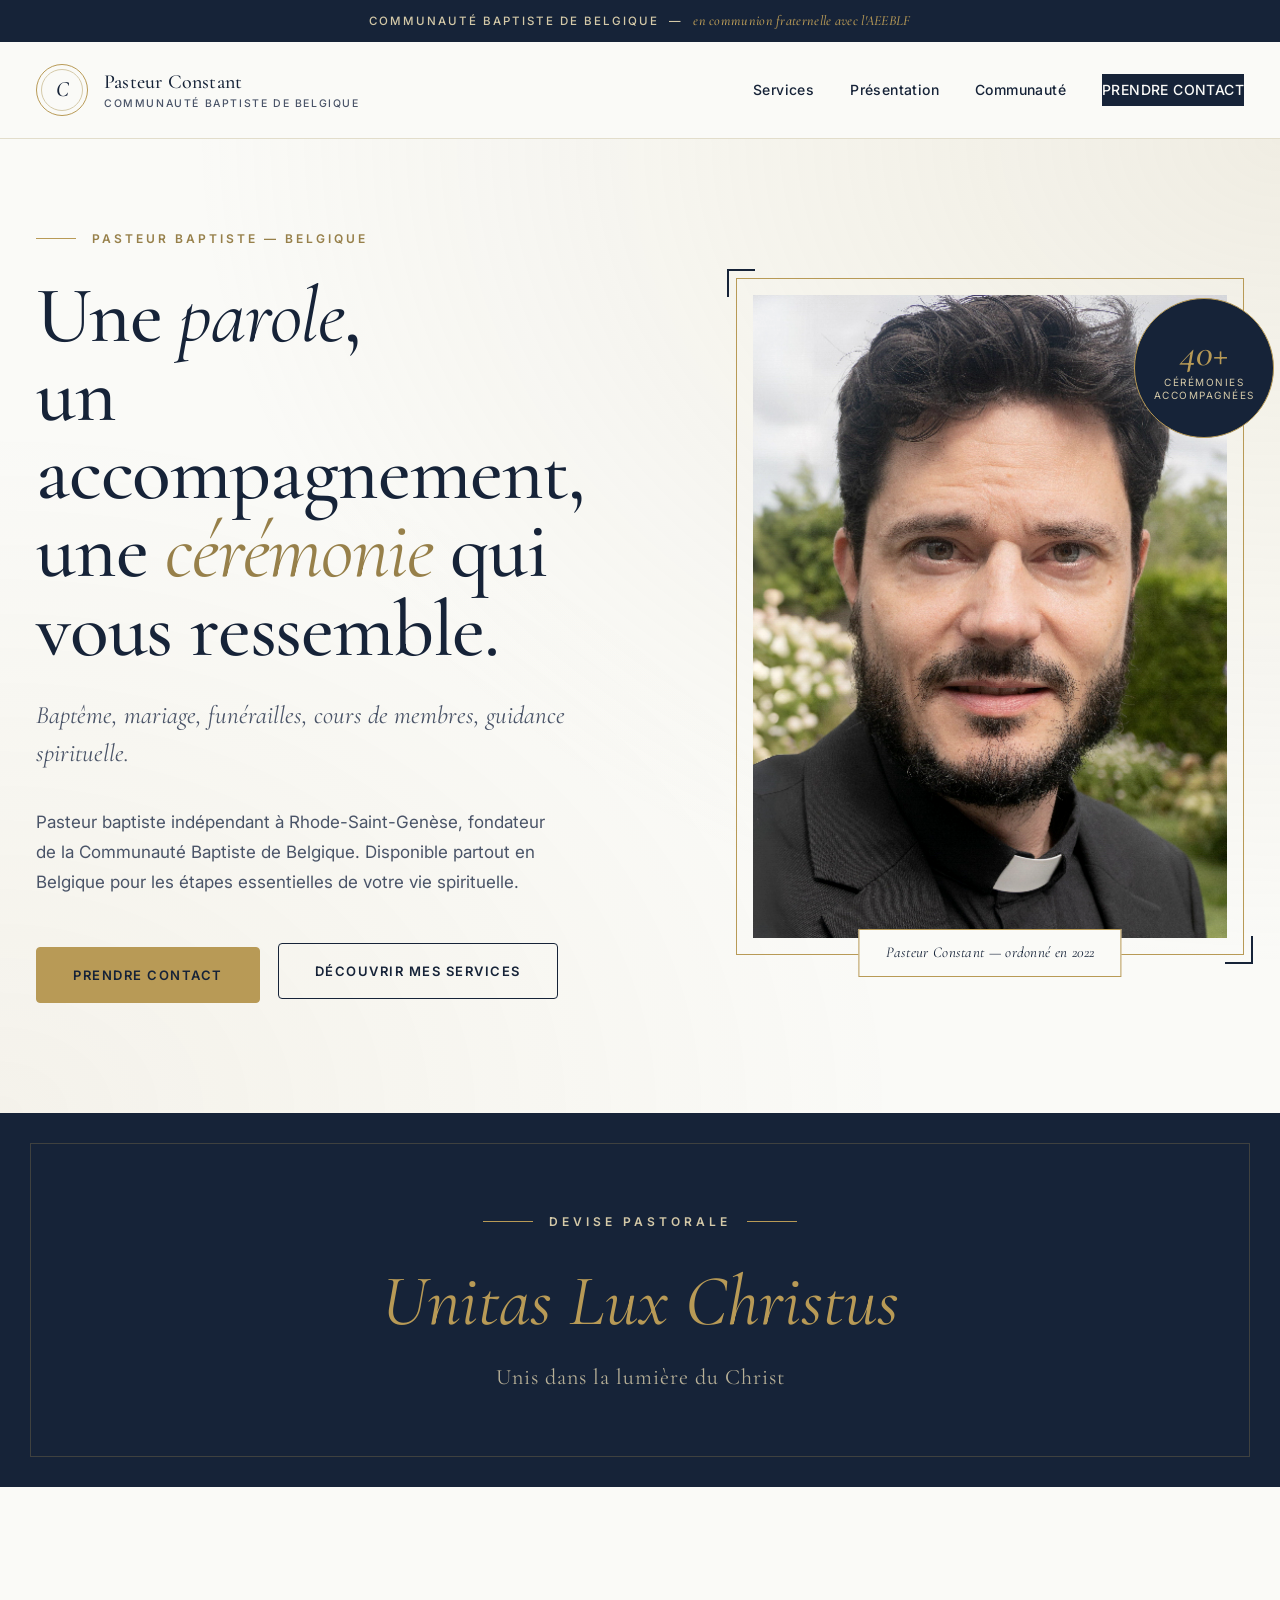
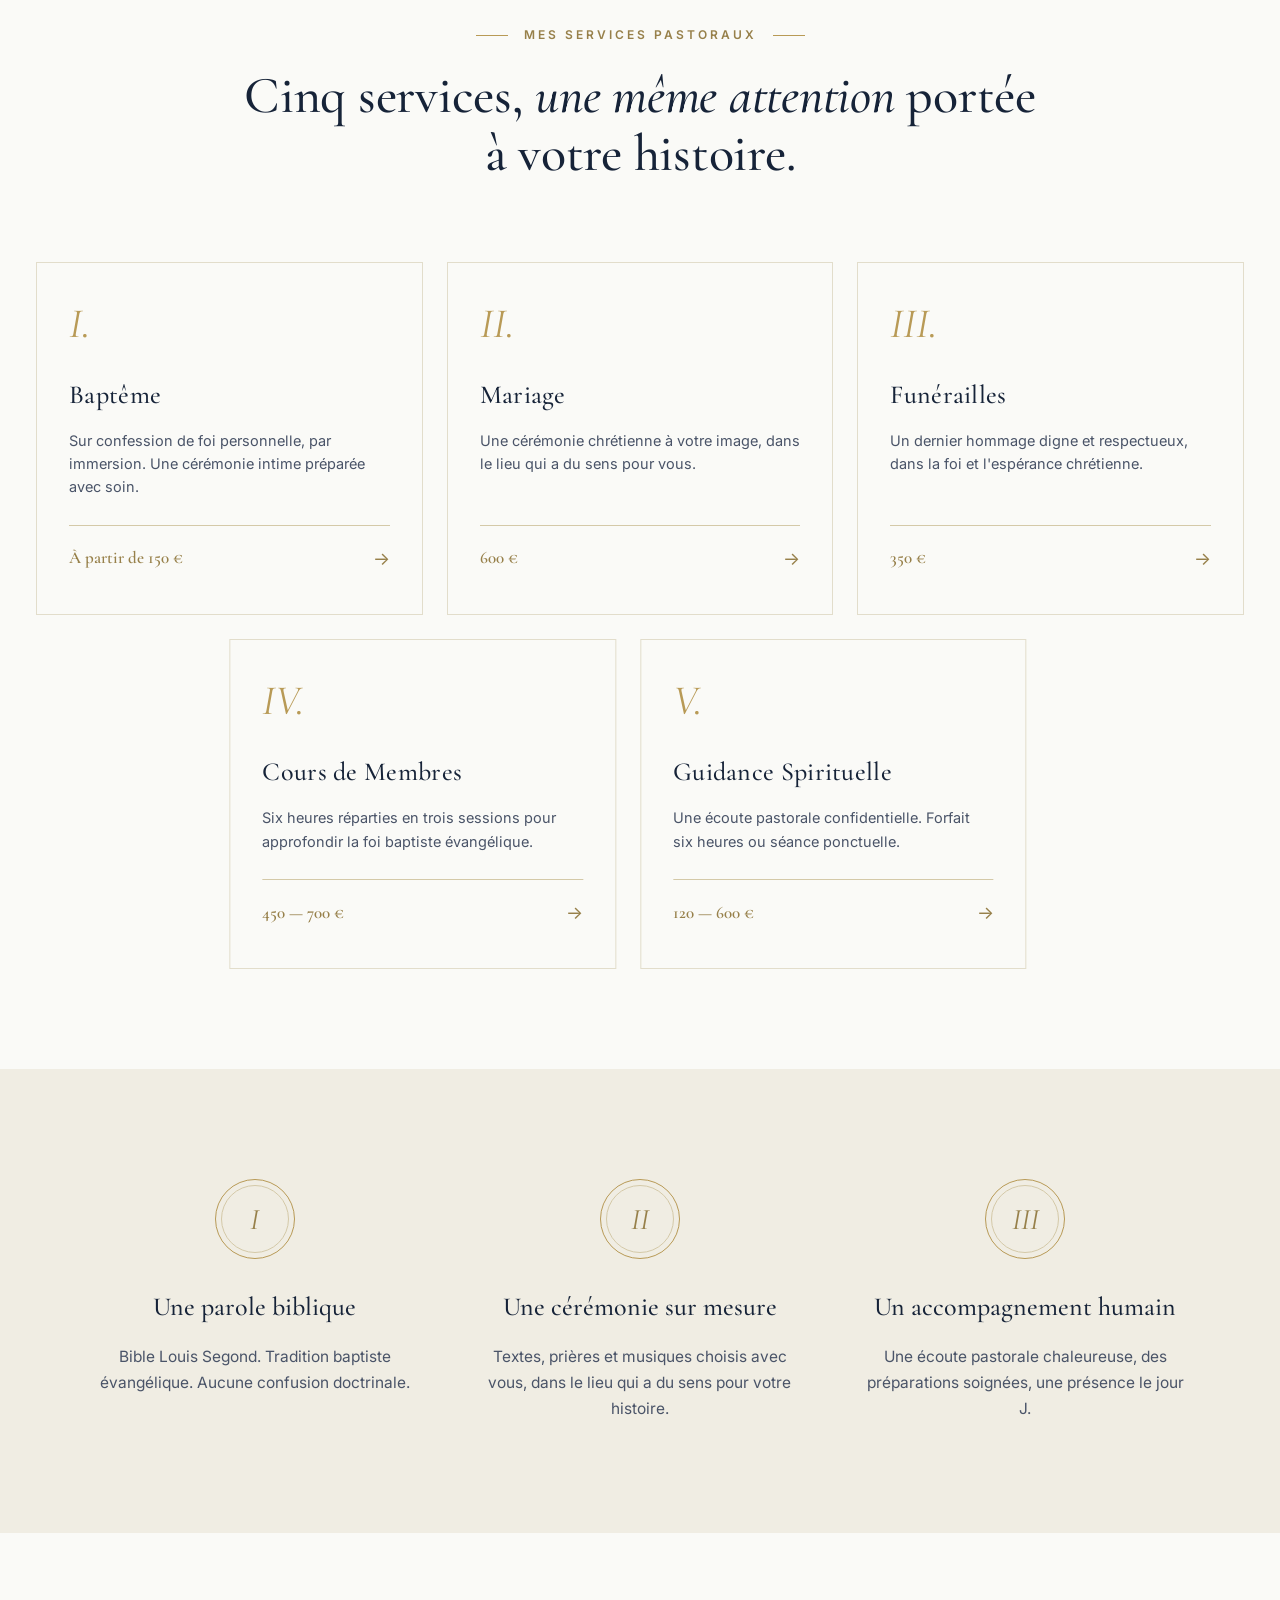
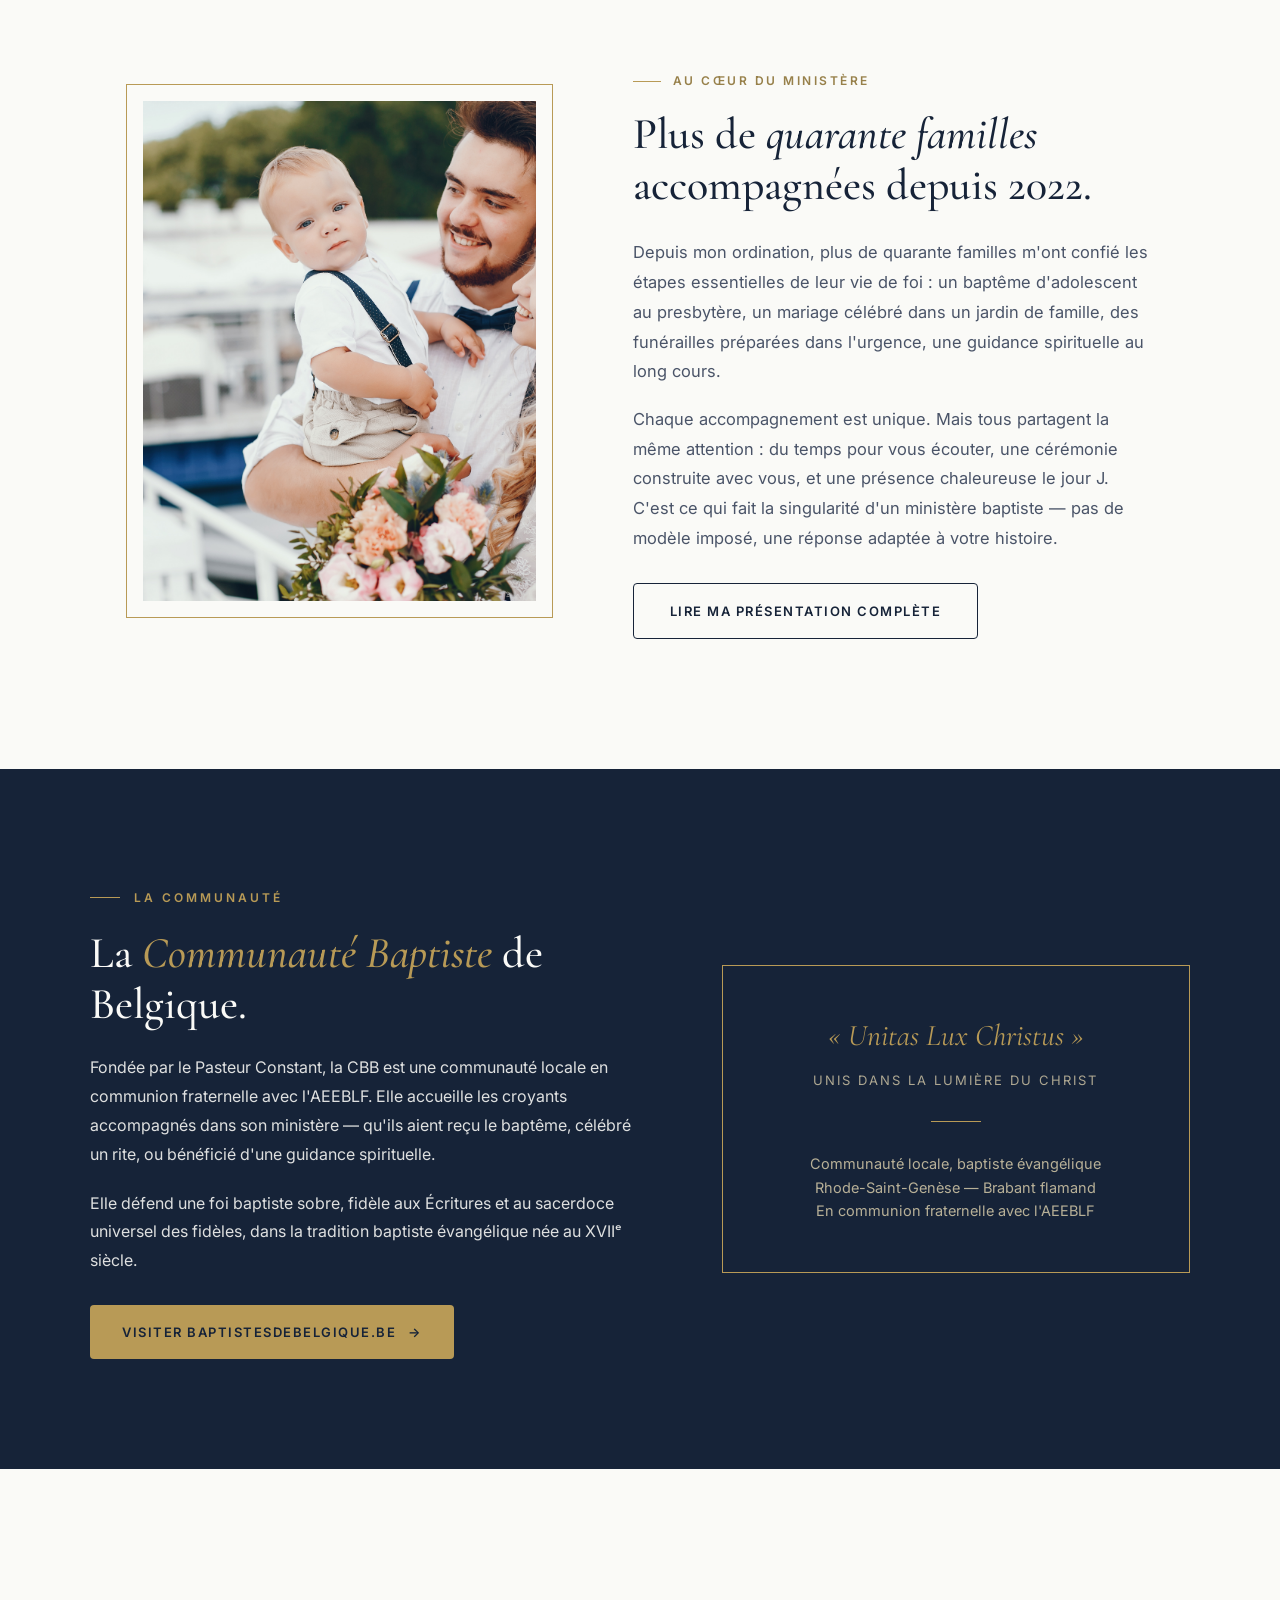
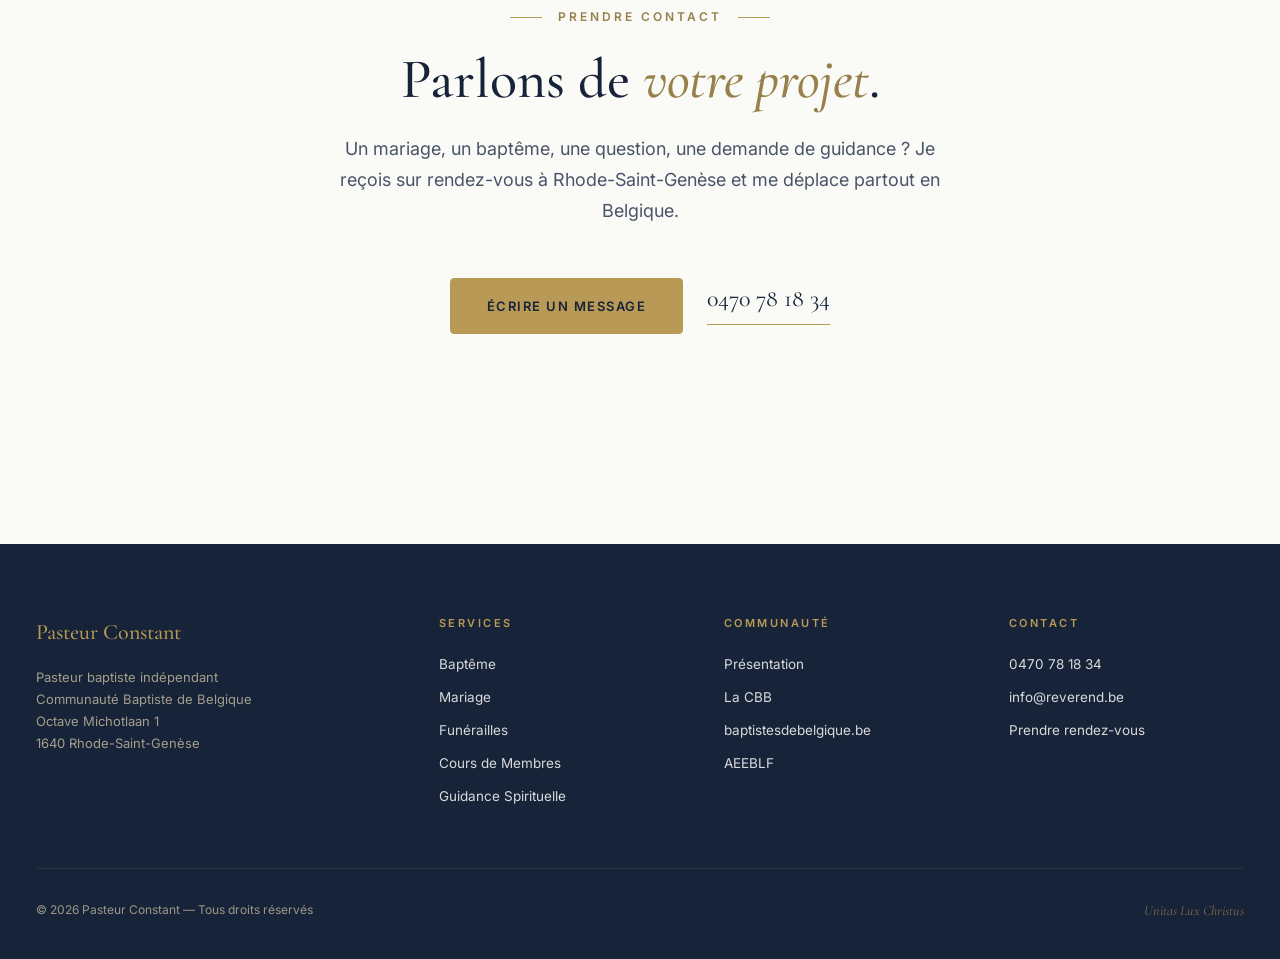
==== commit 4fd1d8e4: "Update about section content in index.html" ====
--- a/index.html
+++ b/index.html
@@ -884,22 +884,21 @@
       </div>
     </section>
 
-    <!-- ─── À PROPOS ────────────────────────────────── -->
+    <!-- ─── AU CŒUR DU MINISTÈRE ────────────────────── -->
     <section class="home-about" id="a-propos">
       <div class="home-about-visual reveal">
         <div class="home-about-visual-inner">
-          <img src="reverend_portrait2.jpg" alt="Pasteur Constant"
-               onerror="this.style.display='none';this.parentElement.innerHTML='<div class=&quot;home-about-visual-fallback&quot;>Portrait du Pasteur — à insérer (format 4:5)</div>';">
+          <img src="communaute_celebration.jpg" alt="Communauté Baptiste de Belgique — moment de célébration"
+               onerror="this.style.display='none';this.parentElement.innerHTML='<div class=&quot;home-about-visual-fallback&quot;>Photo de communauté — communaute_celebration.jpg</div>';">
         </div>
       </div>
       <div class="home-about-content reveal delay-2">
-        <div class="section-eyebrow">Qui je suis</div>
-        <h2 class="home-about-title">Pasteur baptiste, formé, <em>engagé</em>.</h2>
-        <p>Né en Belgique en 1980, marié et père de famille, je suis pasteur baptiste indépendant depuis 2022. Issu d'une famille de pasteurs, j'ai répondu à un appel personnel à servir les croyants — et ceux qui cherchent — en Belgique francophone.</p>
-        <p>Mon ministère s'inscrit dans la tradition baptiste évangélique : Bible Louis Segond, autorité souveraine des Écritures, baptême du croyant sur confession de foi, sacerdoce universel des fidèles.</p>
-        <div class="home-about-signature">— Pasteur Constant</div>
+        <div class="section-eyebrow">Au cœur du ministère</div>
+        <h2 class="home-about-title">Plus de <em>quarante familles</em> accompagnées depuis 2022.</h2>
+        <p>Depuis mon ordination, plus de quarante familles m'ont confié les étapes essentielles de leur vie de foi : un baptême d'adolescent au presbytère, un mariage célébré dans un jardin de famille, des funérailles préparées dans l'urgence, une guidance spirituelle au long cours.</p>
+        <p>Chaque accompagnement est unique. Mais tous partagent la même attention : du temps pour vous écouter, une cérémonie construite avec vous, et une présence chaleureuse le jour J. C'est ce qui fait la singularité d'un ministère baptiste — pas de modèle imposé, une réponse adaptée à votre histoire.</p>
         <div class="home-about-cta">
-          <a href="presentation.html" class="btn-secondary">Lire la présentation complète</a>
+          <a href="presentation.html" class="btn-secondary">Lire ma présentation complète</a>
         </div>
       </div>
     </section>
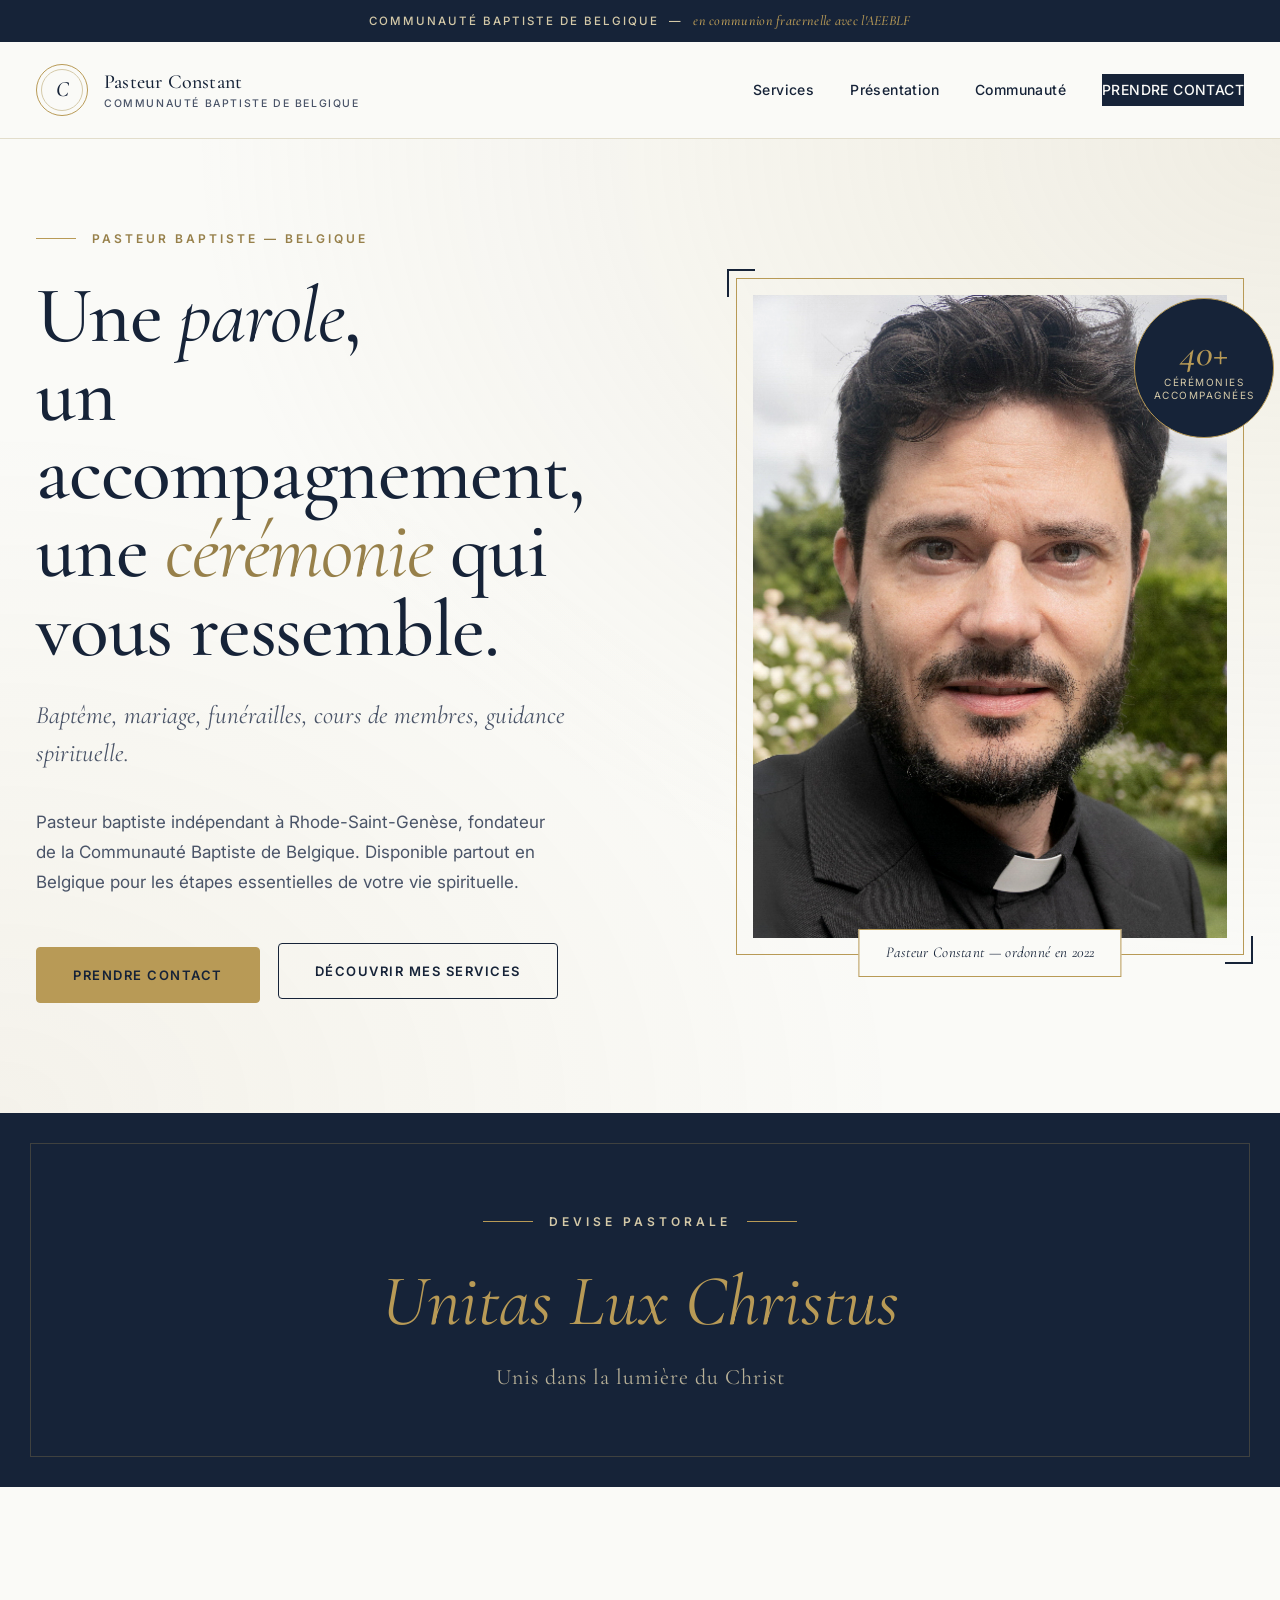
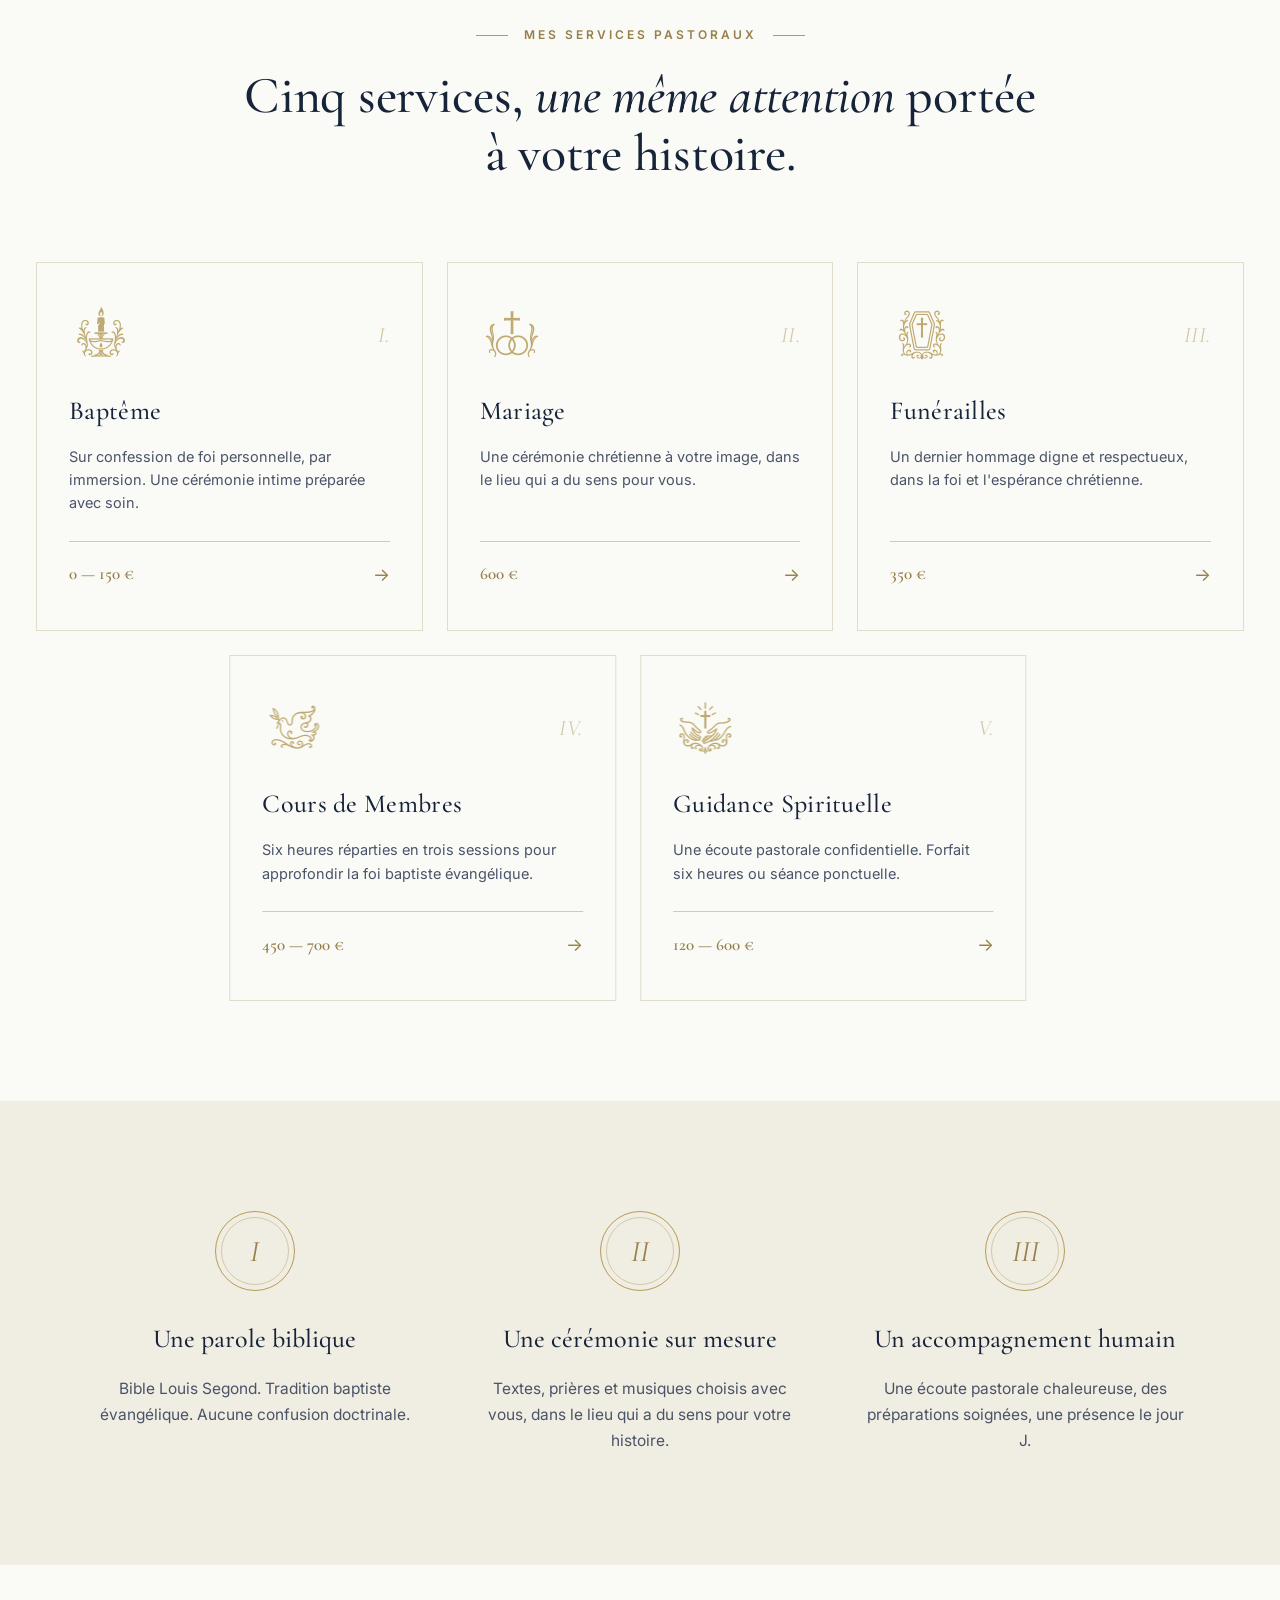
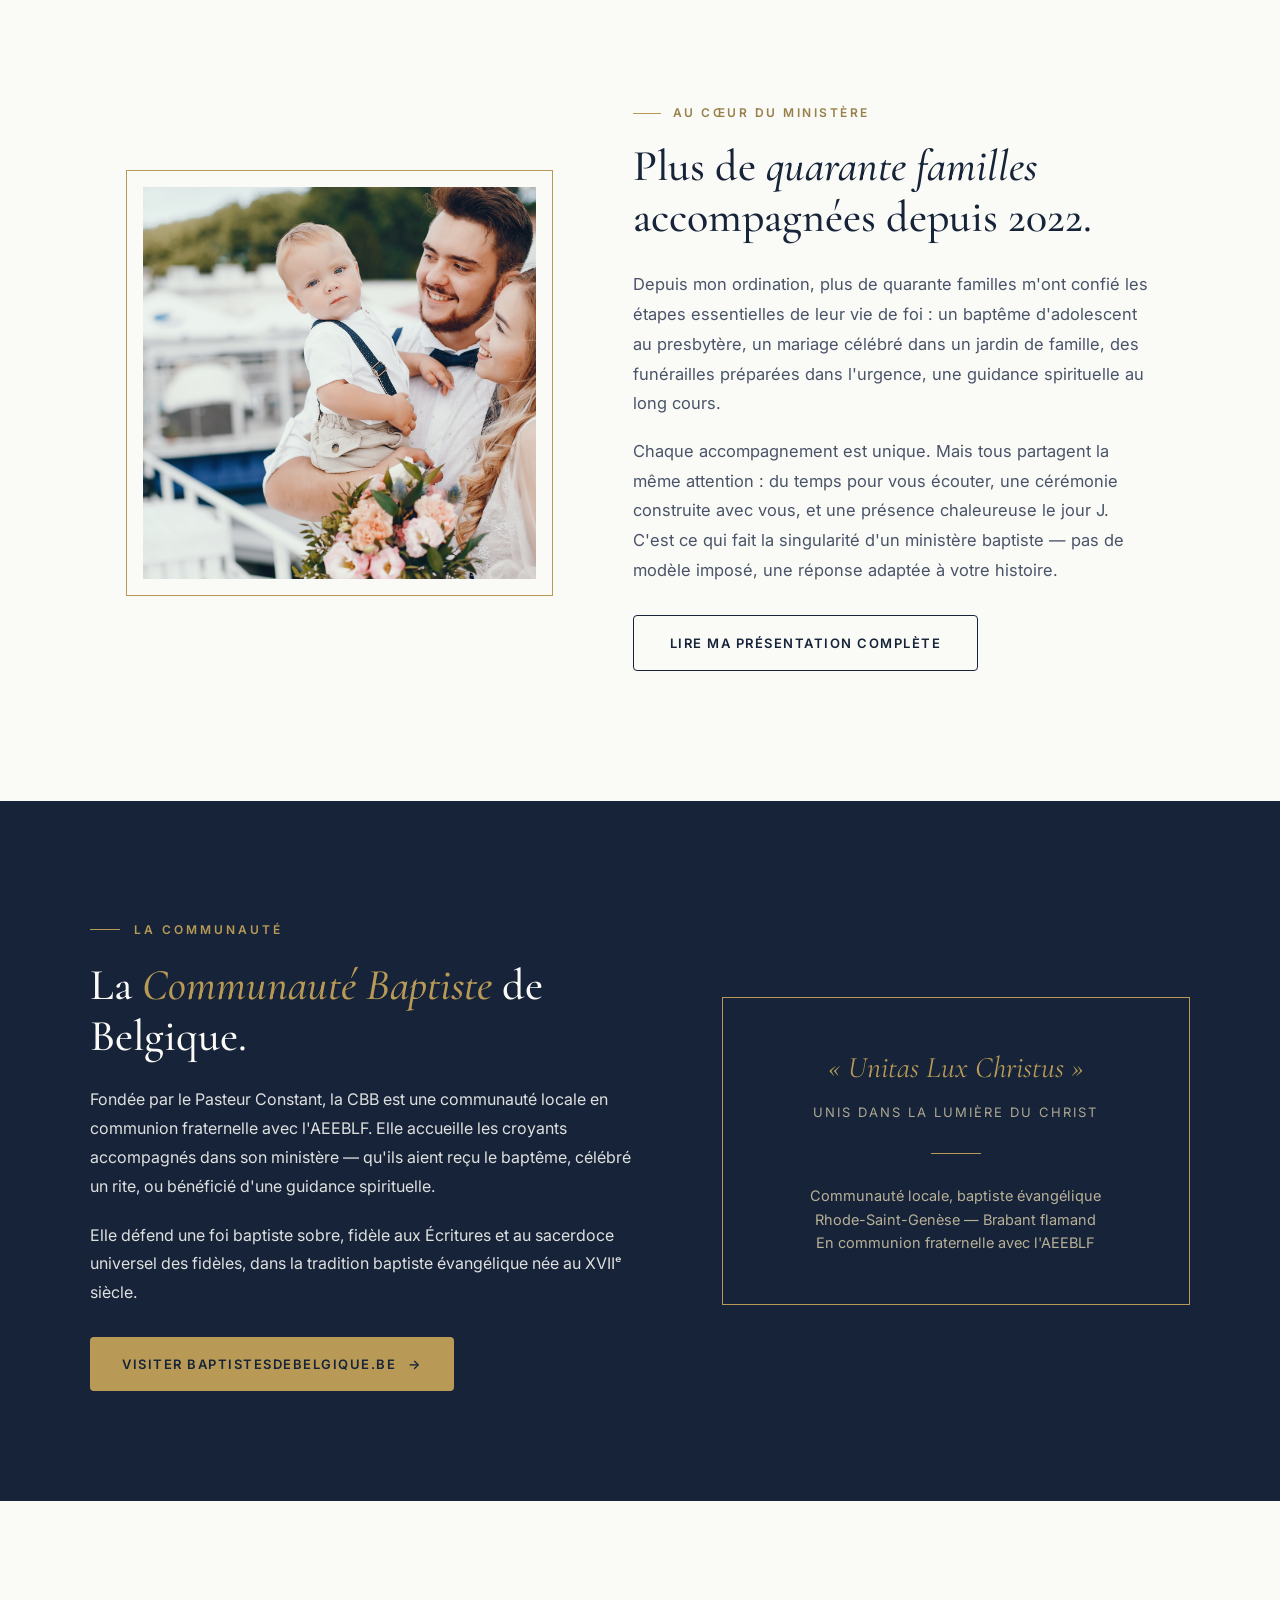
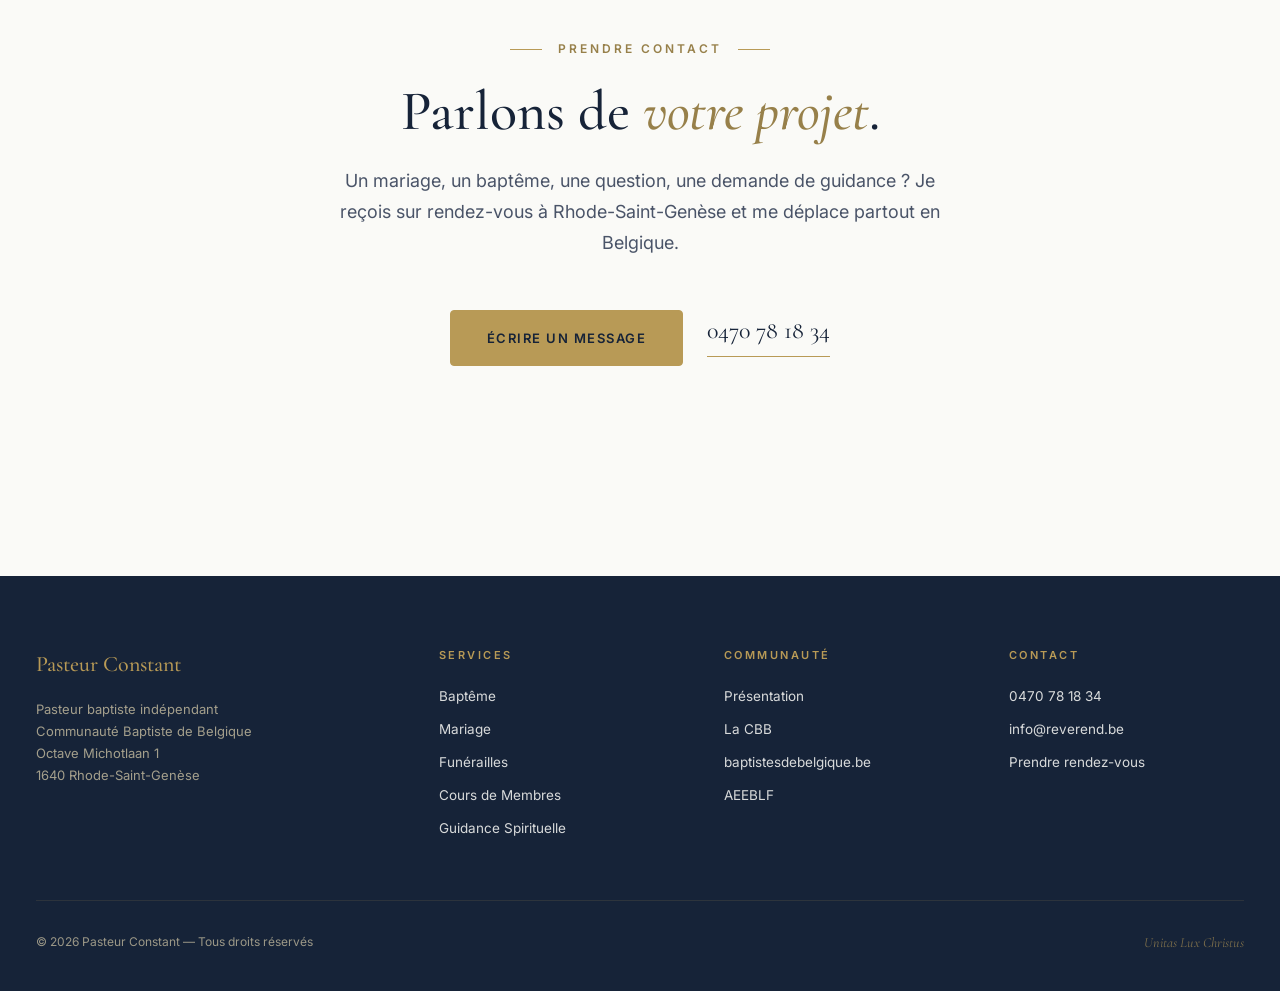
==== commit 15038caa: "Add files via upload" ====
--- a/index.html
+++ b/index.html
@@ -368,6 +368,33 @@
       line-height: 1;
       margin-bottom: 28px;
     }
+    /* Icône par service (remplace le numéro romain) */
+    .home-service-icon-wrap {
+      display: flex;
+      align-items: center;
+      justify-content: space-between;
+      margin-bottom: 22px;
+    }
+    .home-service-icon {
+      width: 64px;
+      height: 64px;
+      object-fit: contain;
+      filter: brightness(0.95) contrast(1.05) saturate(0.92);
+      transition: transform 0.4s var(--easing), filter 0.4s var(--easing);
+    }
+    .home-service-card:hover .home-service-icon {
+      transform: scale(1.08) rotate(-3deg);
+      filter: brightness(1) contrast(1.1) saturate(1);
+    }
+    .home-service-num-small {
+      font-family: 'Cormorant Garamond', serif;
+      font-style: italic;
+      font-weight: 400;
+      font-size: 22px;
+      color: var(--gold-pale);
+      line-height: 1;
+      letter-spacing: 0.5px;
+    }
     .home-service-name {
       font-family: 'Cormorant Garamond', serif;
       font-weight: 500;
@@ -468,7 +495,7 @@
       align-items: center;
     }
     .home-about-visual {
-      aspect-ratio: 4/5;
+      aspect-ratio: 1/1;
       padding: 16px;
       border: 1px solid var(--gold);
       background: var(--bg);
@@ -811,17 +838,23 @@
       <div class="home-services-grid">
 
         <a href="bapteme.html" class="home-service-card reveal delay-1">
-          <div class="home-service-num">I.</div>
+          <div class="home-service-icon-wrap">
+            <img src="icon_bapteme.png" alt="" class="home-service-icon">
+            <span class="home-service-num-small">I.</span>
+          </div>
           <div class="home-service-name">Baptême</div>
           <div class="home-service-desc">Sur confession de foi personnelle, par immersion. Une cérémonie intime préparée avec soin.</div>
           <div class="home-service-foot">
-            <div class="home-service-price">À partir de 150 €</div>
+            <div class="home-service-price">0 — 150 €</div>
             <div class="home-service-arrow">→</div>
           </div>
         </a>
 
         <a href="mariage.html" class="home-service-card reveal delay-2">
-          <div class="home-service-num">II.</div>
+          <div class="home-service-icon-wrap">
+            <img src="icon_mariage.png" alt="" class="home-service-icon">
+            <span class="home-service-num-small">II.</span>
+          </div>
           <div class="home-service-name">Mariage</div>
           <div class="home-service-desc">Une cérémonie chrétienne à votre image, dans le lieu qui a du sens pour vous.</div>
           <div class="home-service-foot">
@@ -831,7 +864,10 @@
         </a>
 
         <a href="enterrement.html" class="home-service-card reveal delay-3">
-          <div class="home-service-num">III.</div>
+          <div class="home-service-icon-wrap">
+            <img src="icon_enterrement.png" alt="" class="home-service-icon">
+            <span class="home-service-num-small">III.</span>
+          </div>
           <div class="home-service-name">Funérailles</div>
           <div class="home-service-desc">Un dernier hommage digne et respectueux, dans la foi et l'espérance chrétienne.</div>
           <div class="home-service-foot">
@@ -841,7 +877,10 @@
         </a>
 
         <a href="confirmation.html" class="home-service-card reveal delay-4">
-          <div class="home-service-num">IV.</div>
+          <div class="home-service-icon-wrap">
+            <img src="icon_confirmation.png" alt="" class="home-service-icon">
+            <span class="home-service-num-small">IV.</span>
+          </div>
           <div class="home-service-name">Cours de Membres</div>
           <div class="home-service-desc">Six heures réparties en trois sessions pour approfondir la foi baptiste évangélique.</div>
           <div class="home-service-foot">
@@ -851,7 +890,10 @@
         </a>
 
         <a href="guidance.html" class="home-service-card reveal delay-5">
-          <div class="home-service-num">V.</div>
+          <div class="home-service-icon-wrap">
+            <img src="icon_guidance.png" alt="" class="home-service-icon">
+            <span class="home-service-num-small">V.</span>
+          </div>
           <div class="home-service-name">Guidance Spirituelle</div>
           <div class="home-service-desc">Une écoute pastorale confidentielle. Forfait six heures ou séance ponctuelle.</div>
           <div class="home-service-foot">
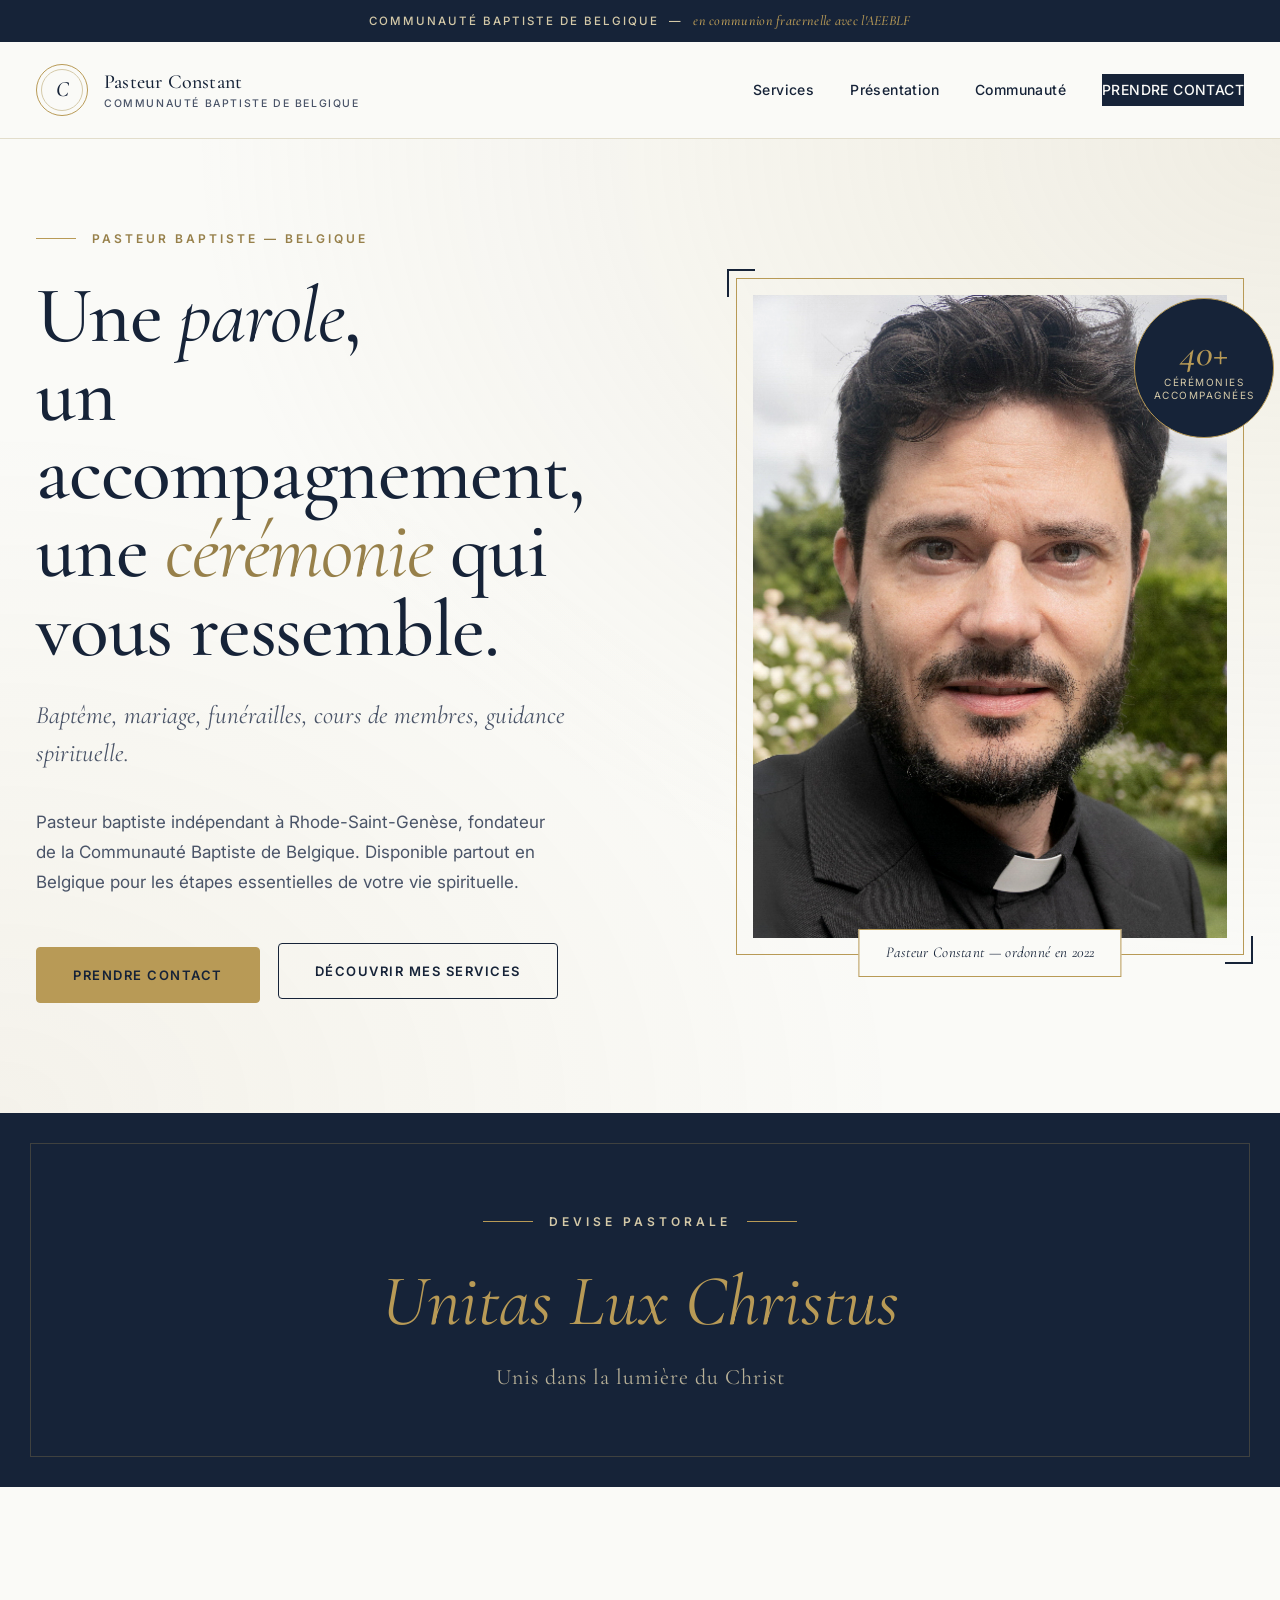
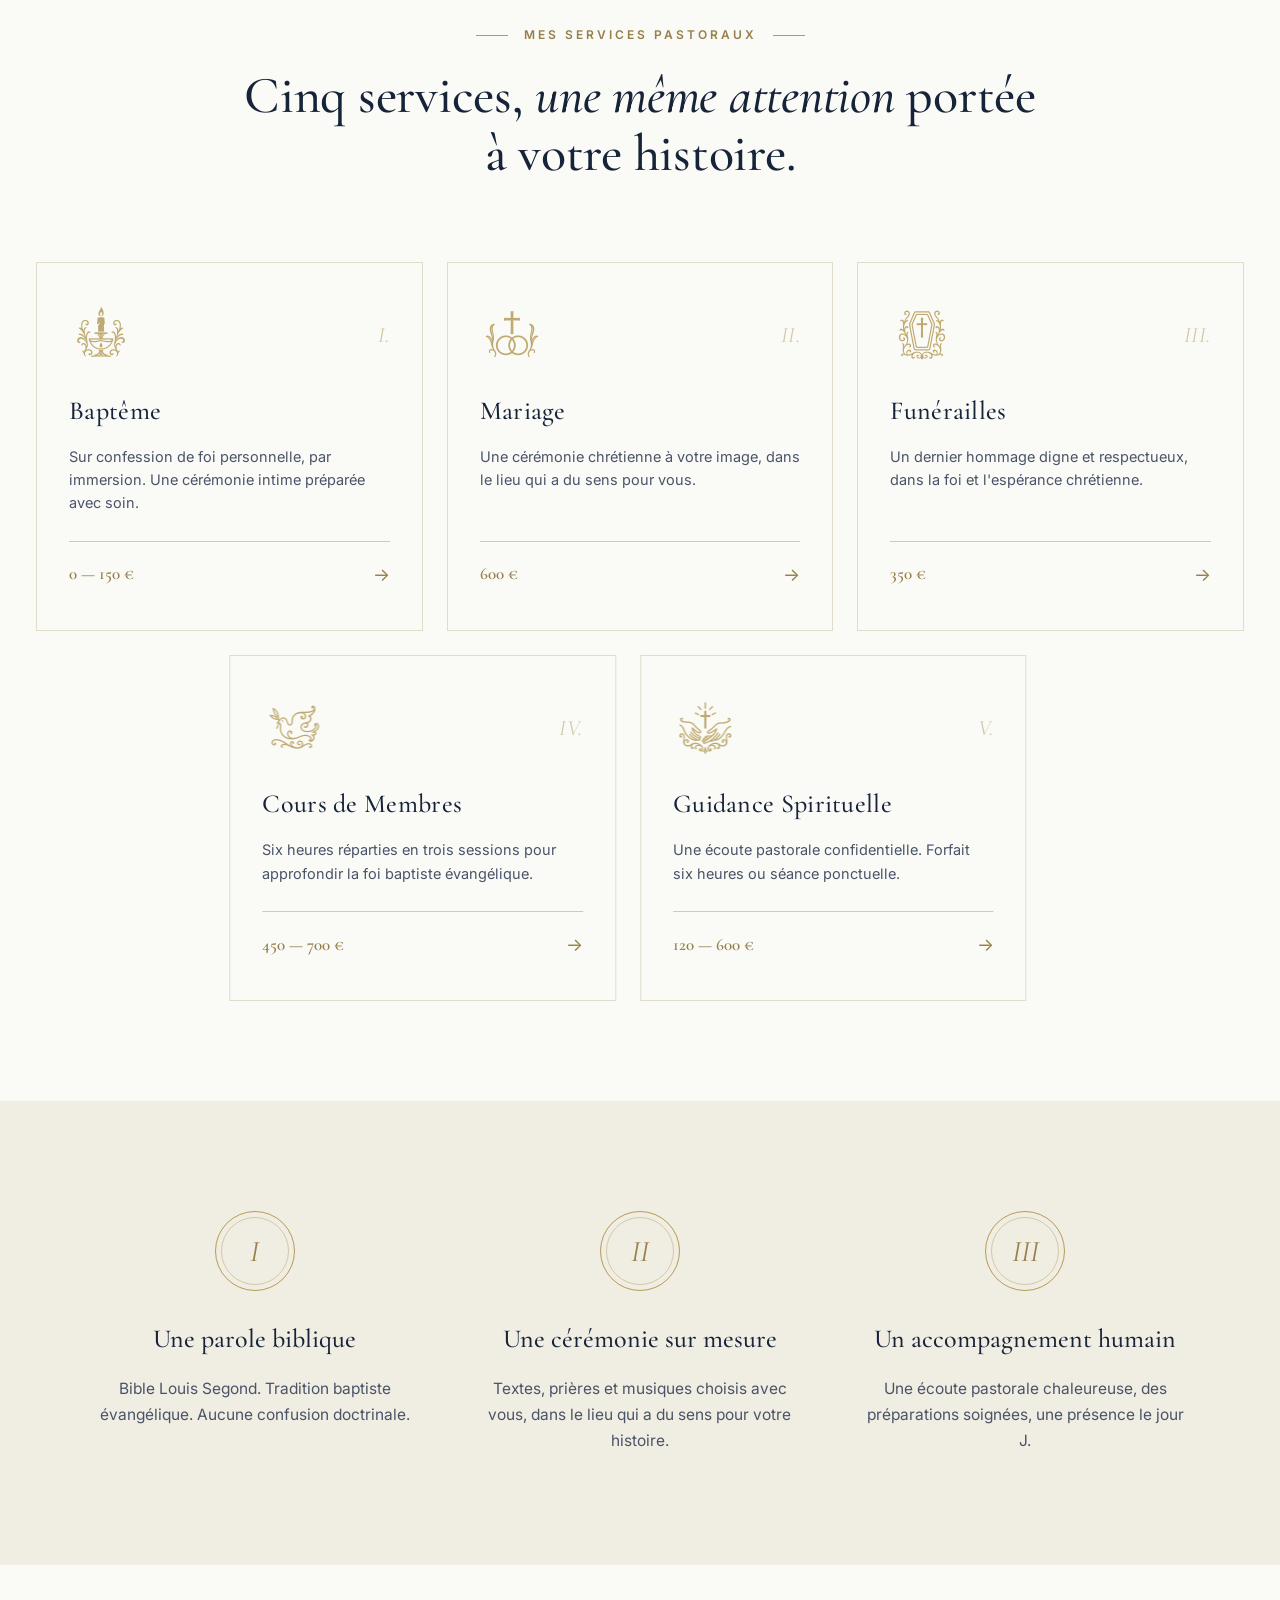
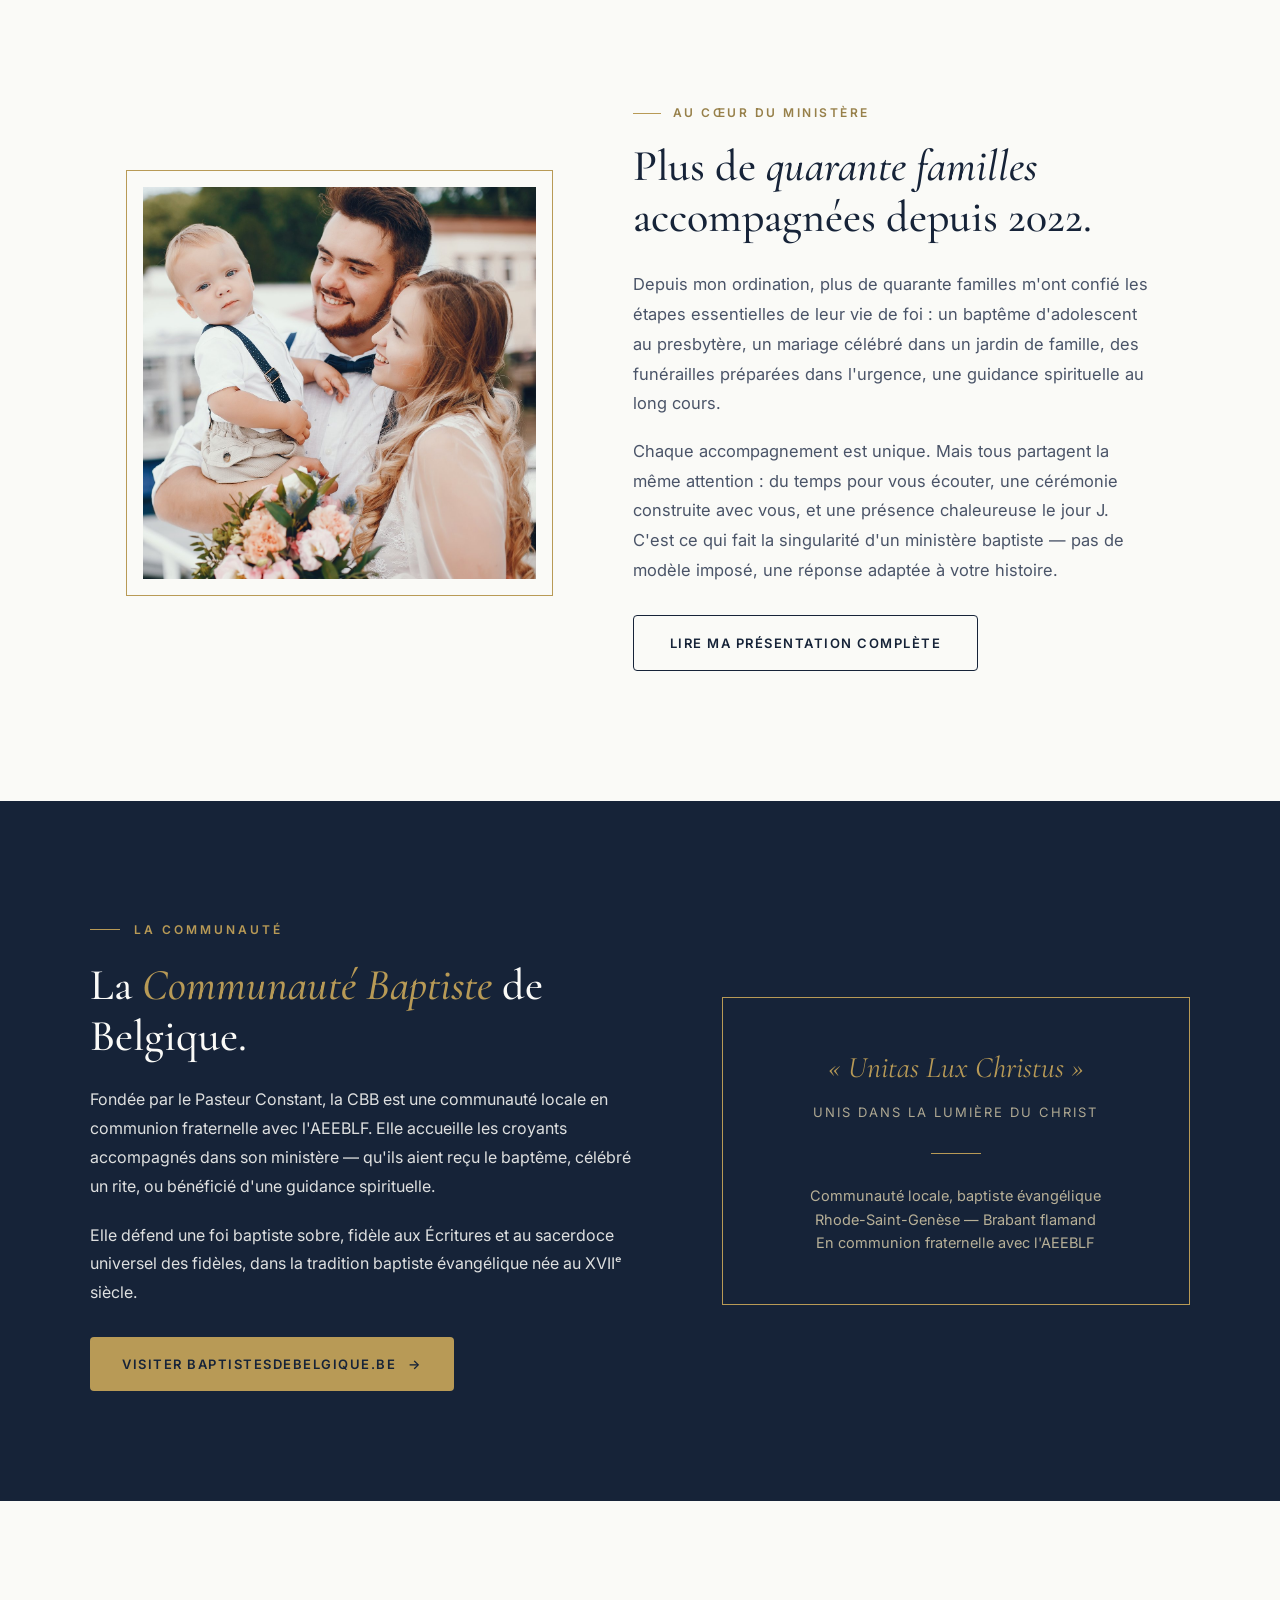
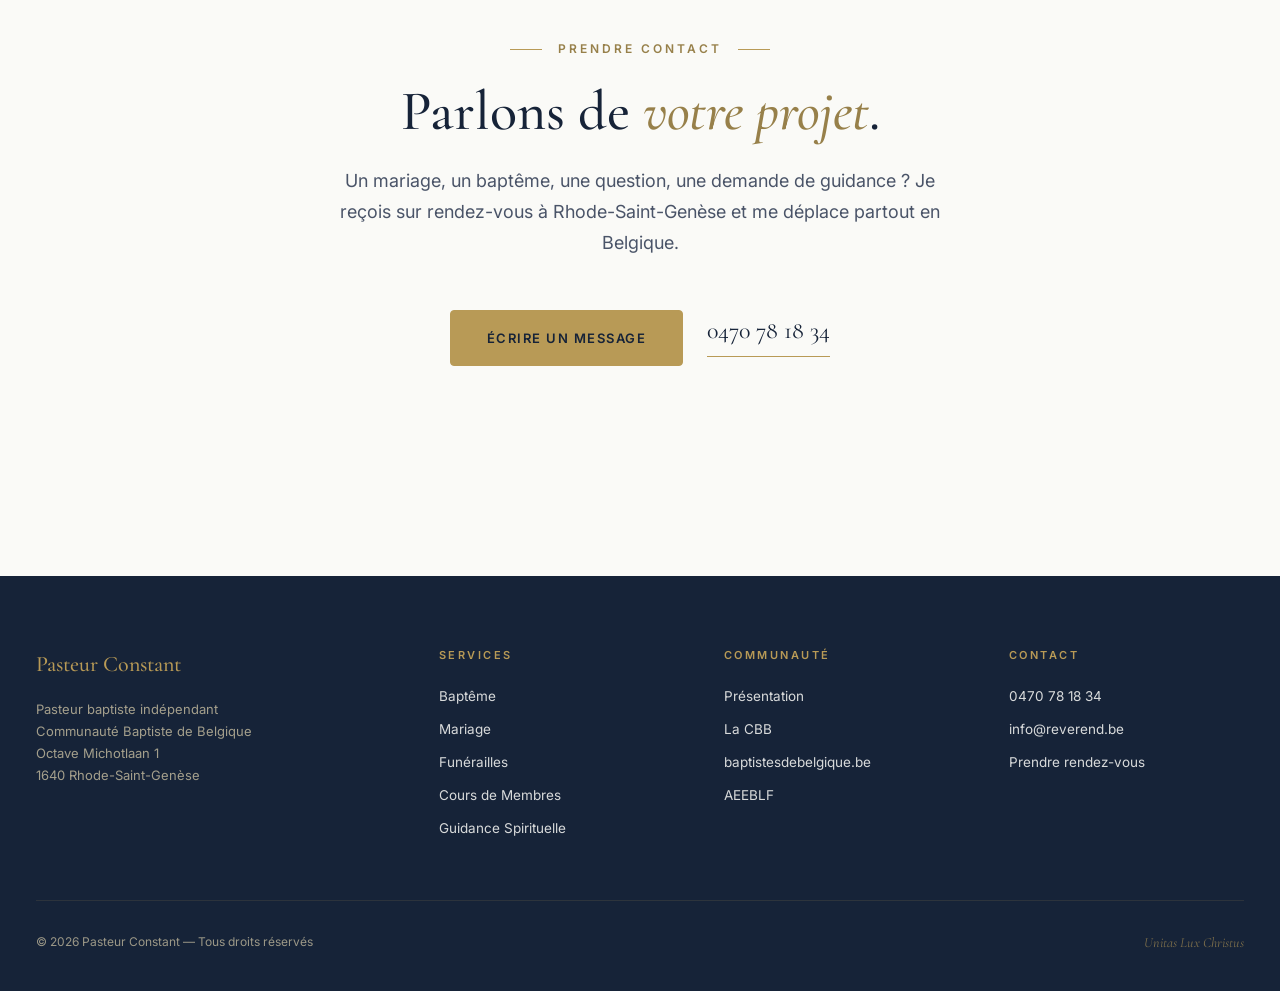
==== commit 9404ff5f: "Add files via upload" ====
--- a/index.html
+++ b/index.html
@@ -930,8 +930,8 @@
     <section class="home-about" id="a-propos">
       <div class="home-about-visual reveal">
         <div class="home-about-visual-inner">
-          <img src="communaute_celebration.jpg" alt="Communauté Baptiste de Belgique — moment de célébration"
-               onerror="this.style.display='none';this.parentElement.innerHTML='<div class=&quot;home-about-visual-fallback&quot;>Photo de communauté — communaute_celebration.jpg</div>';">
+          <img src="communaute_home.jpg" alt="Communauté Baptiste de Belgique — moment de célébration"
+               onerror="this.style.display='none';this.parentElement.innerHTML='<div class=&quot;home-about-visual-fallback&quot;>Photo de communauté — communaute_home.jpg</div>';">
         </div>
       </div>
       <div class="home-about-content reveal delay-2">
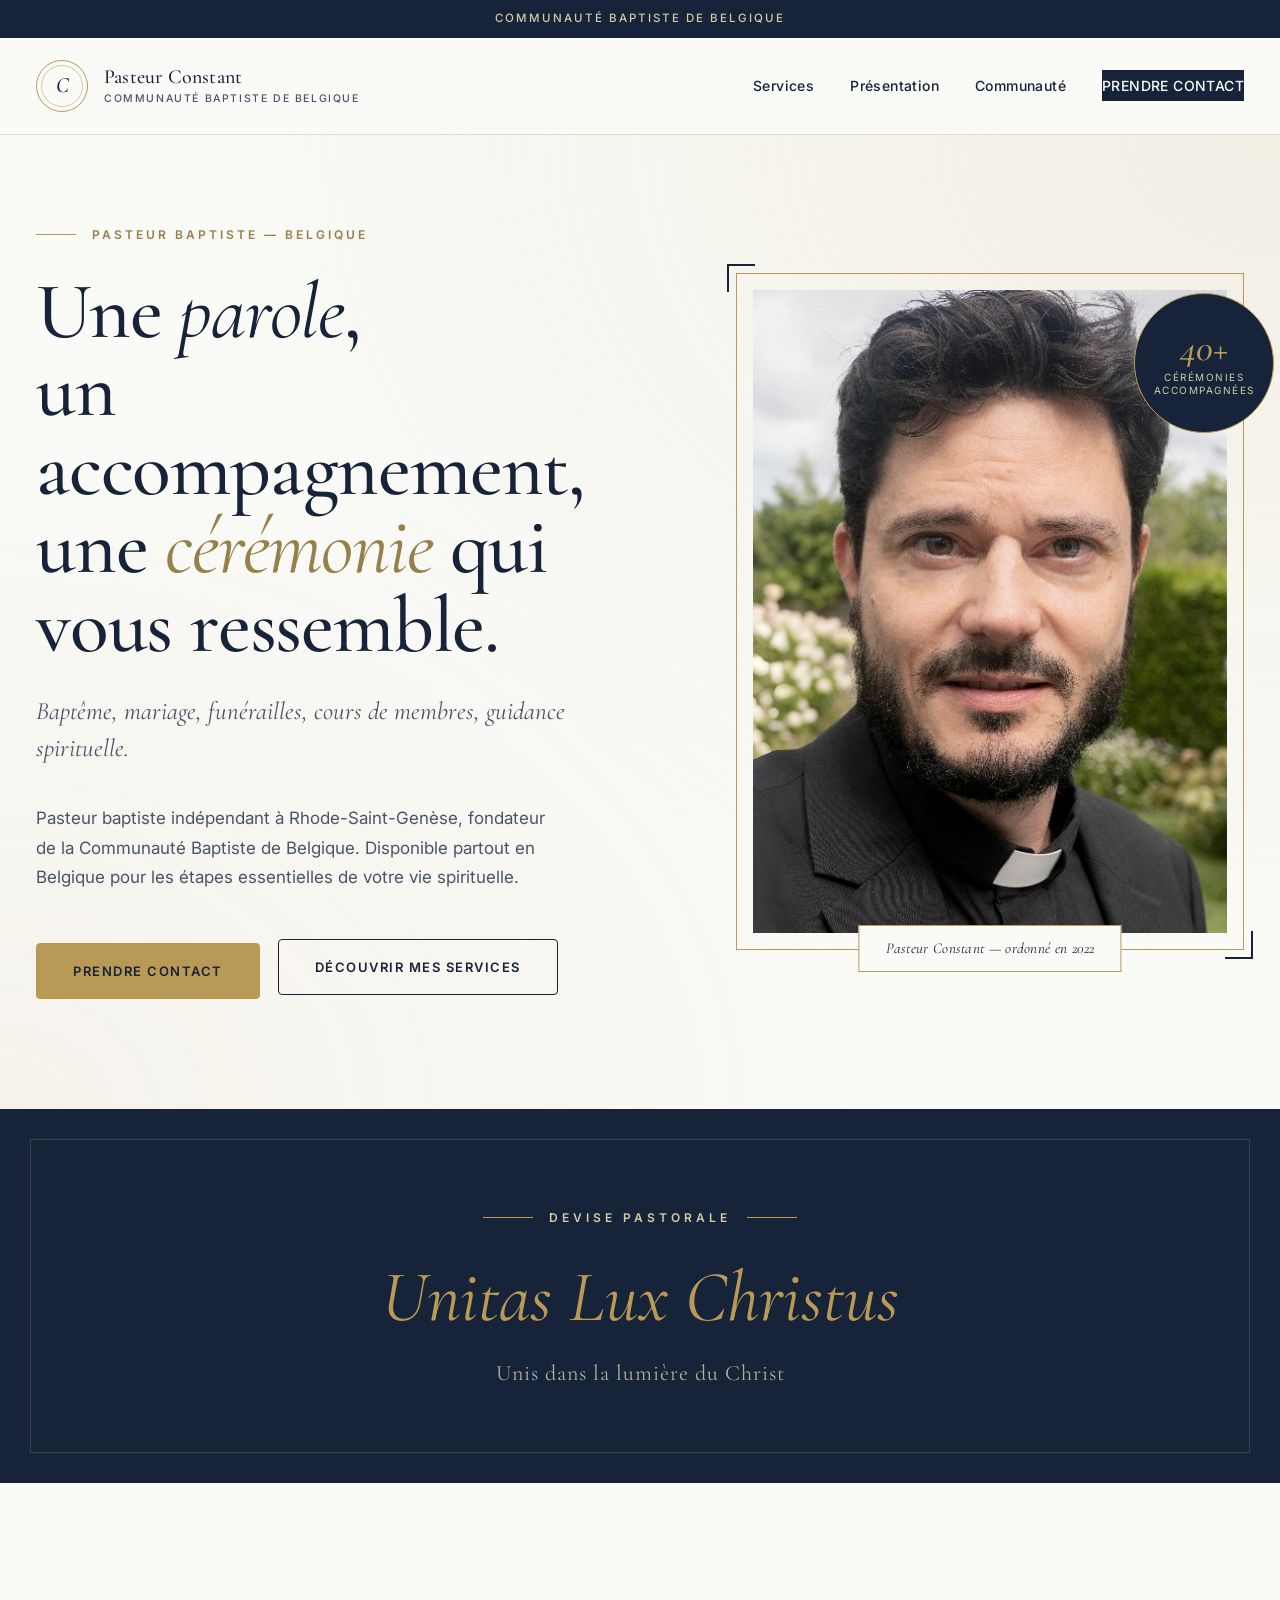
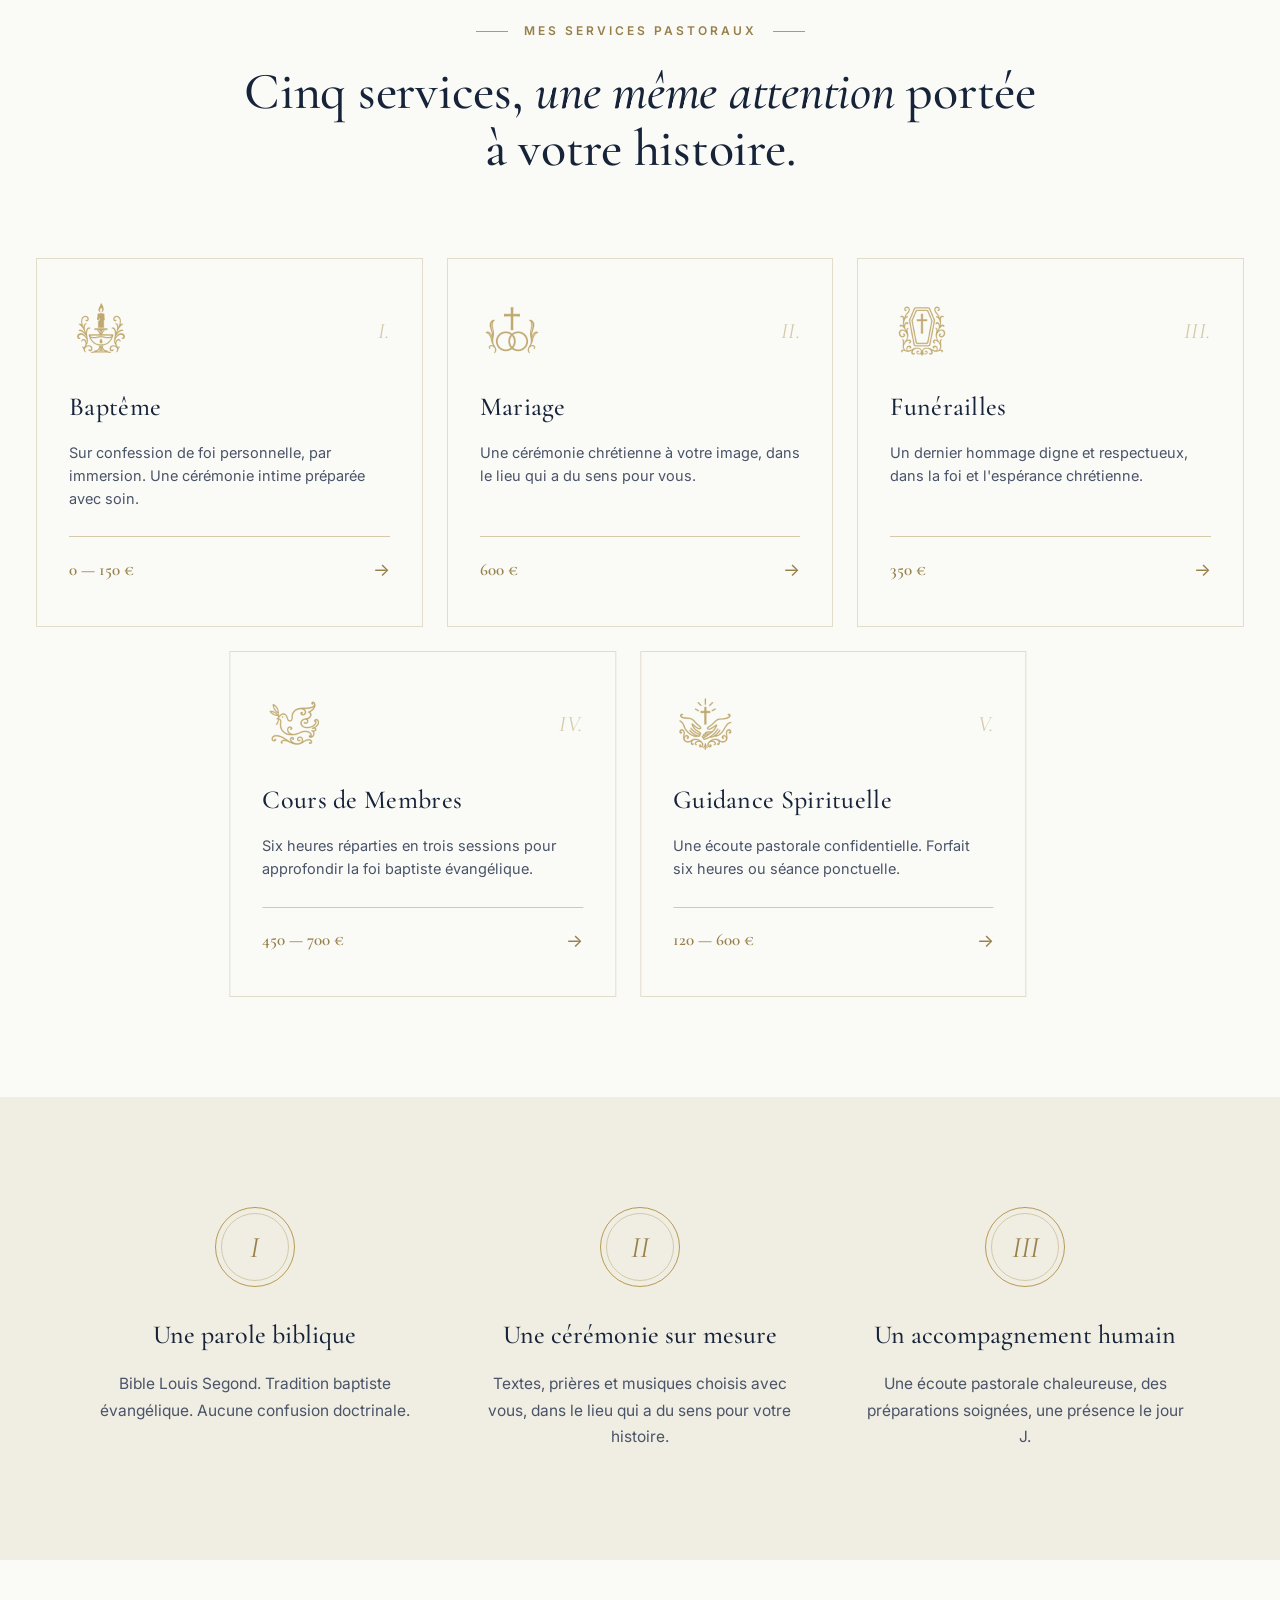
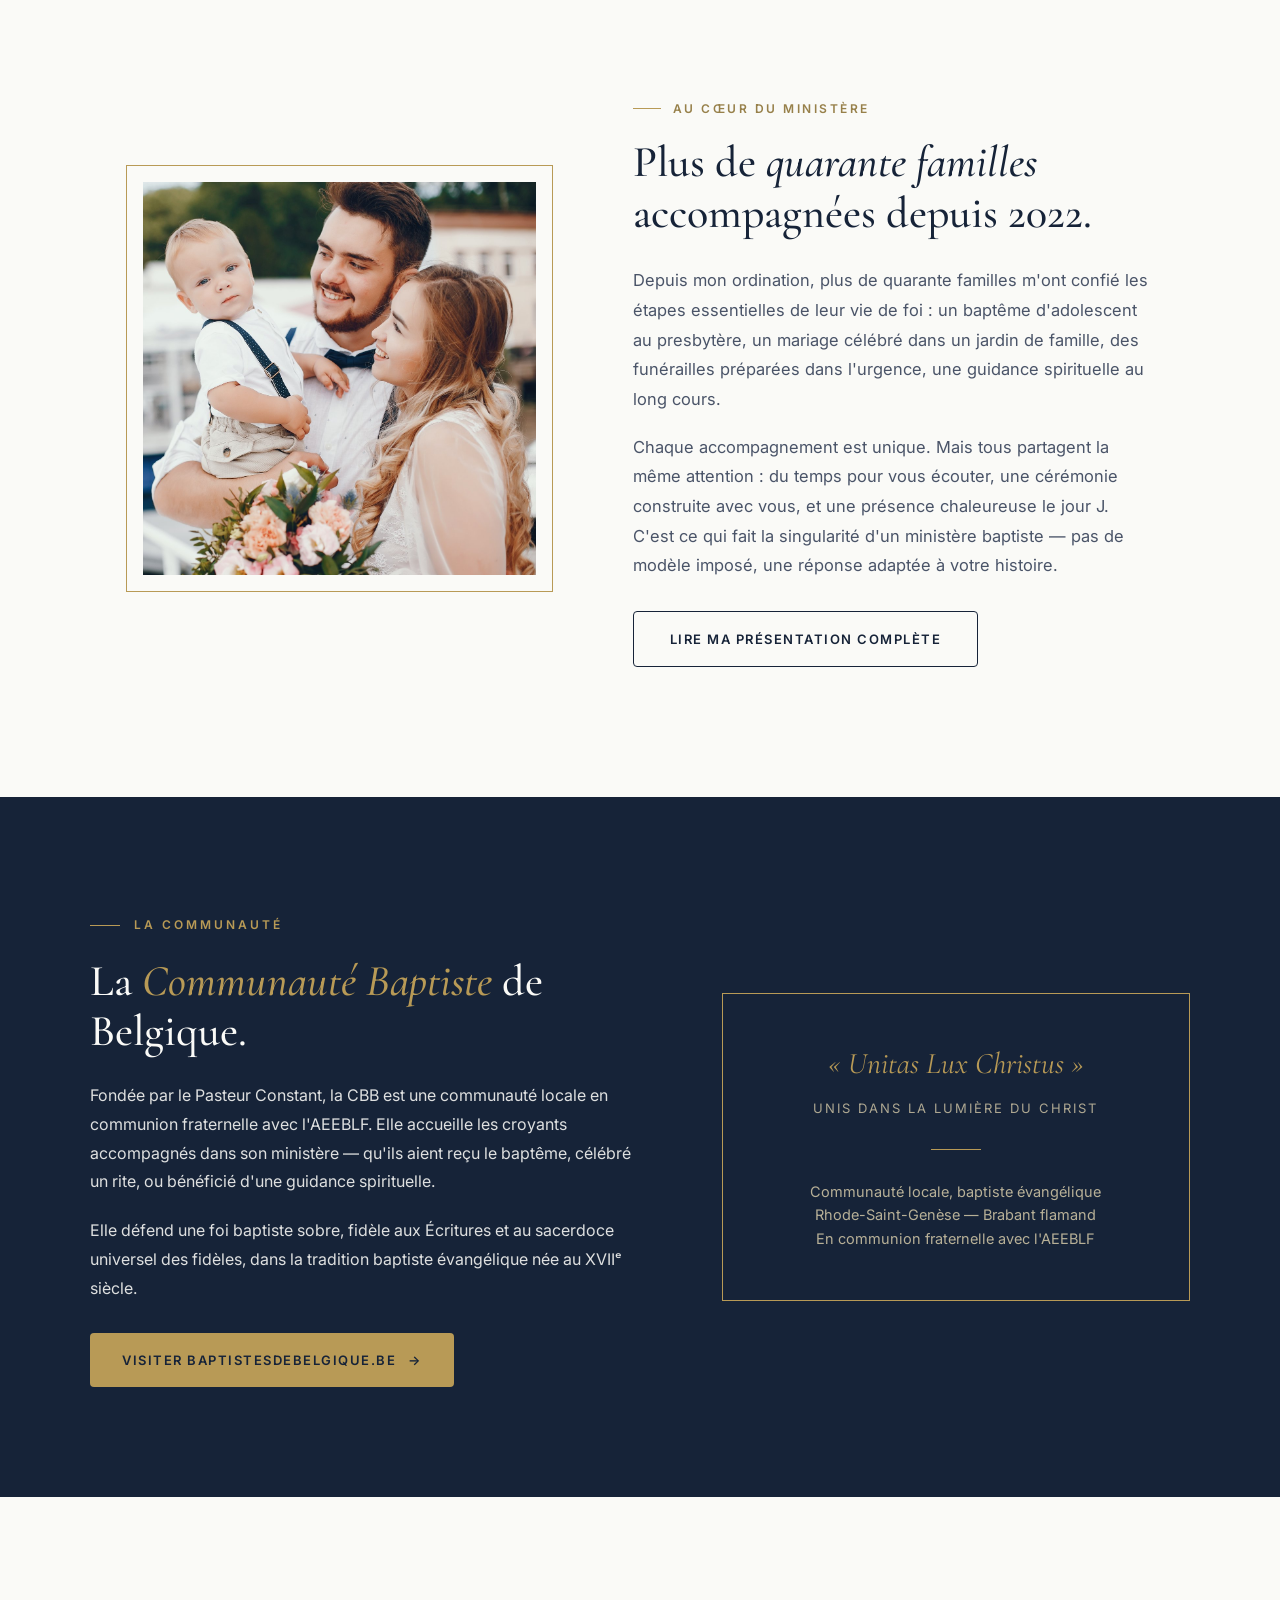
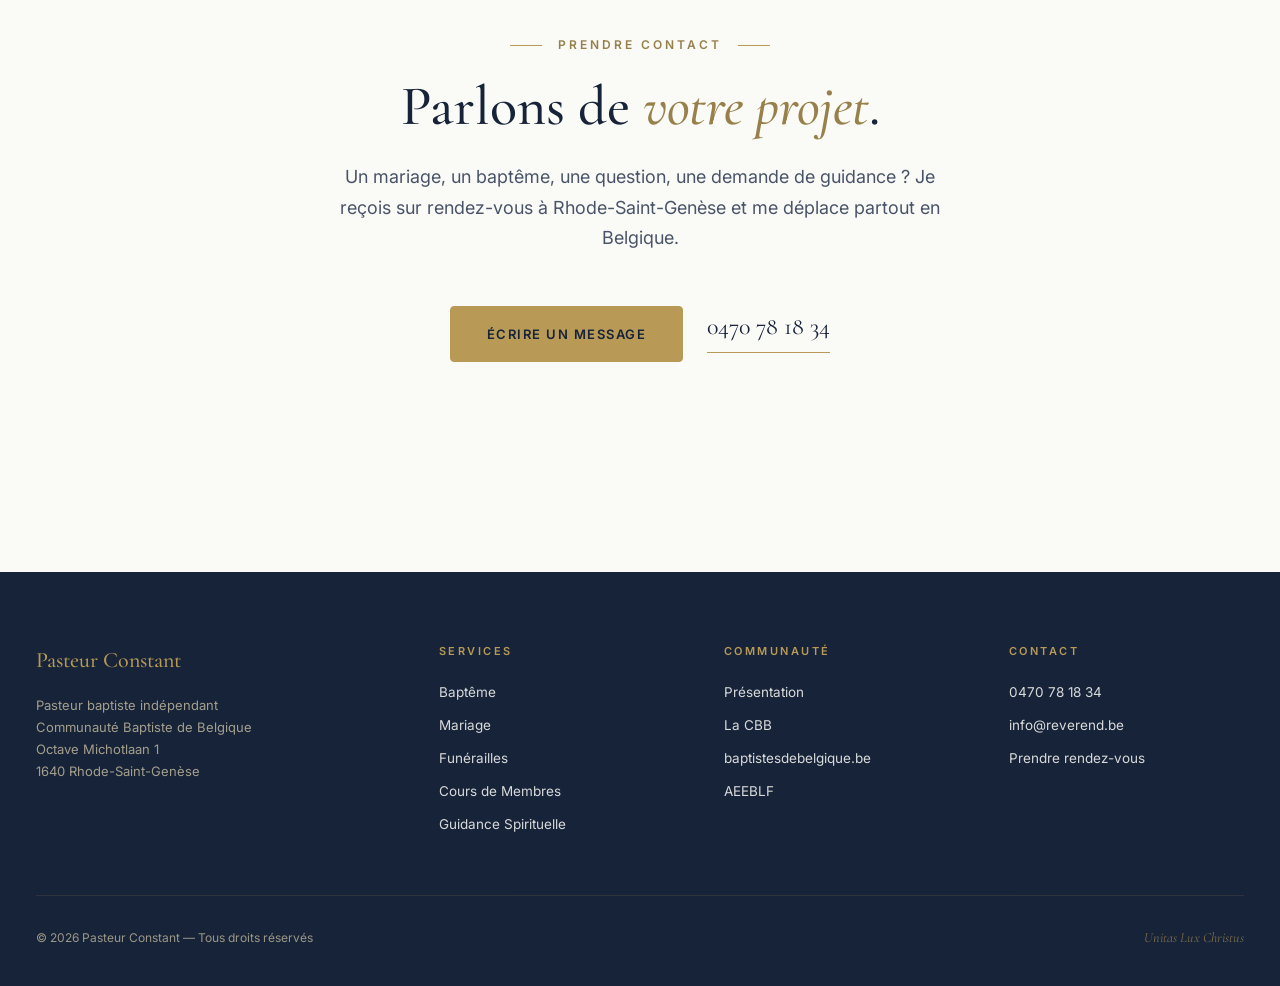
==== commit 80c6138c: "Add files via upload" ====
--- a/index.html
+++ b/index.html
@@ -739,7 +739,7 @@
 <body>
 
   <div class="top-strip">
-    Communauté Baptiste de Belgique &nbsp;—&nbsp; <em>en communion fraternelle avec l'AEEBLF</em>
+    Communauté Baptiste de Belgique
   </div>
 
   <header class="site-header">
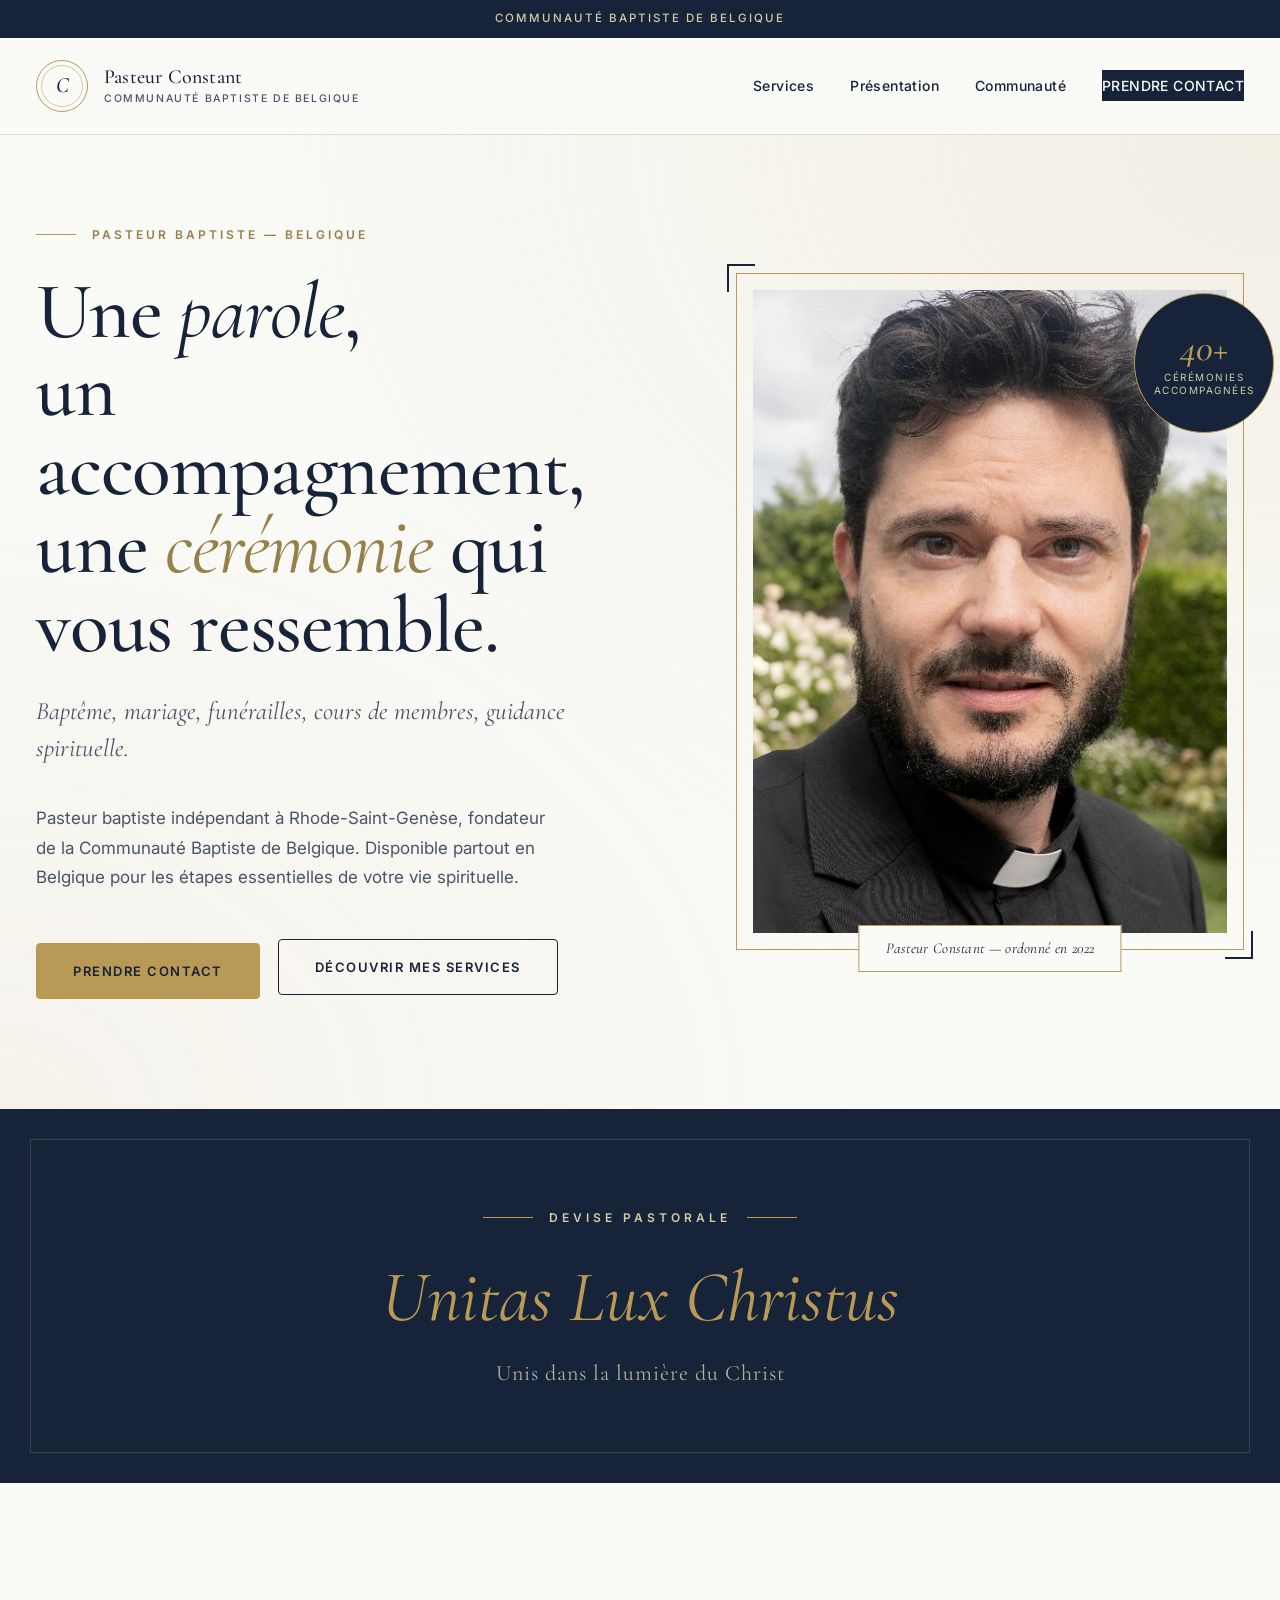
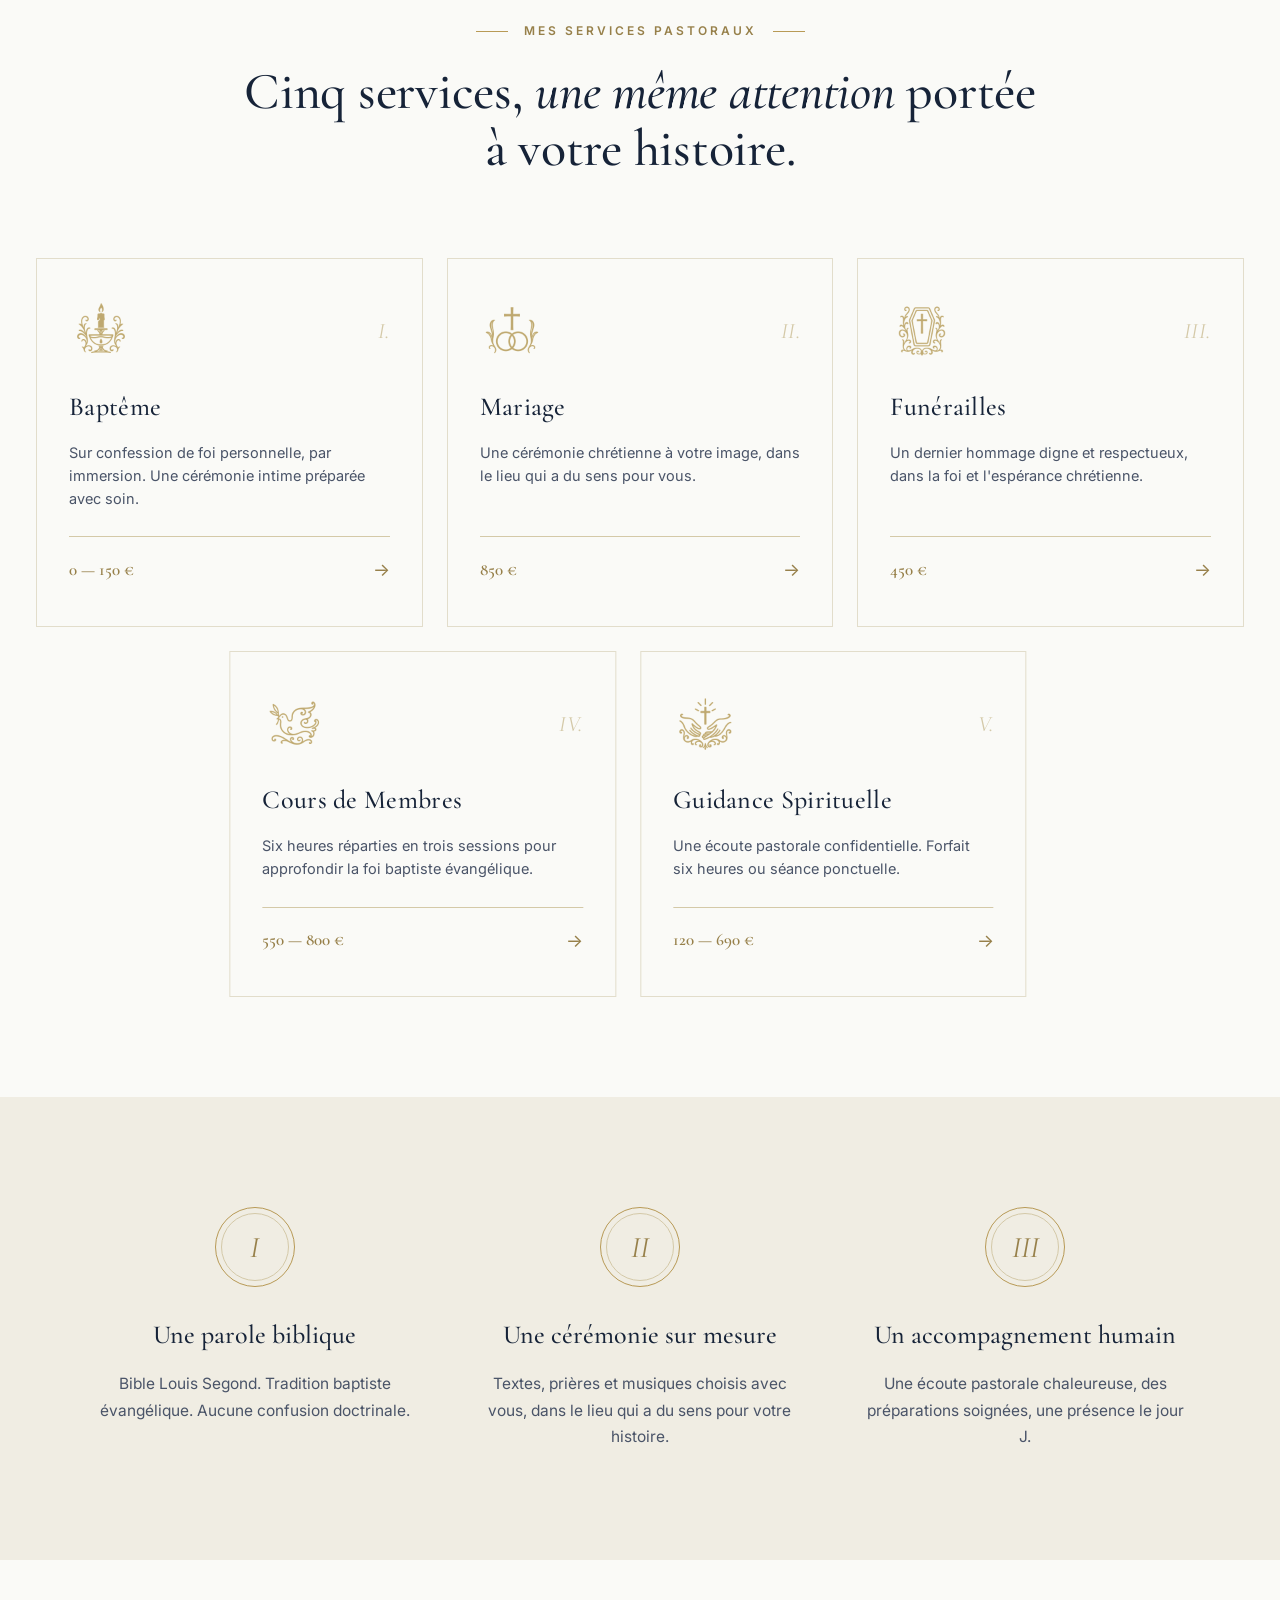
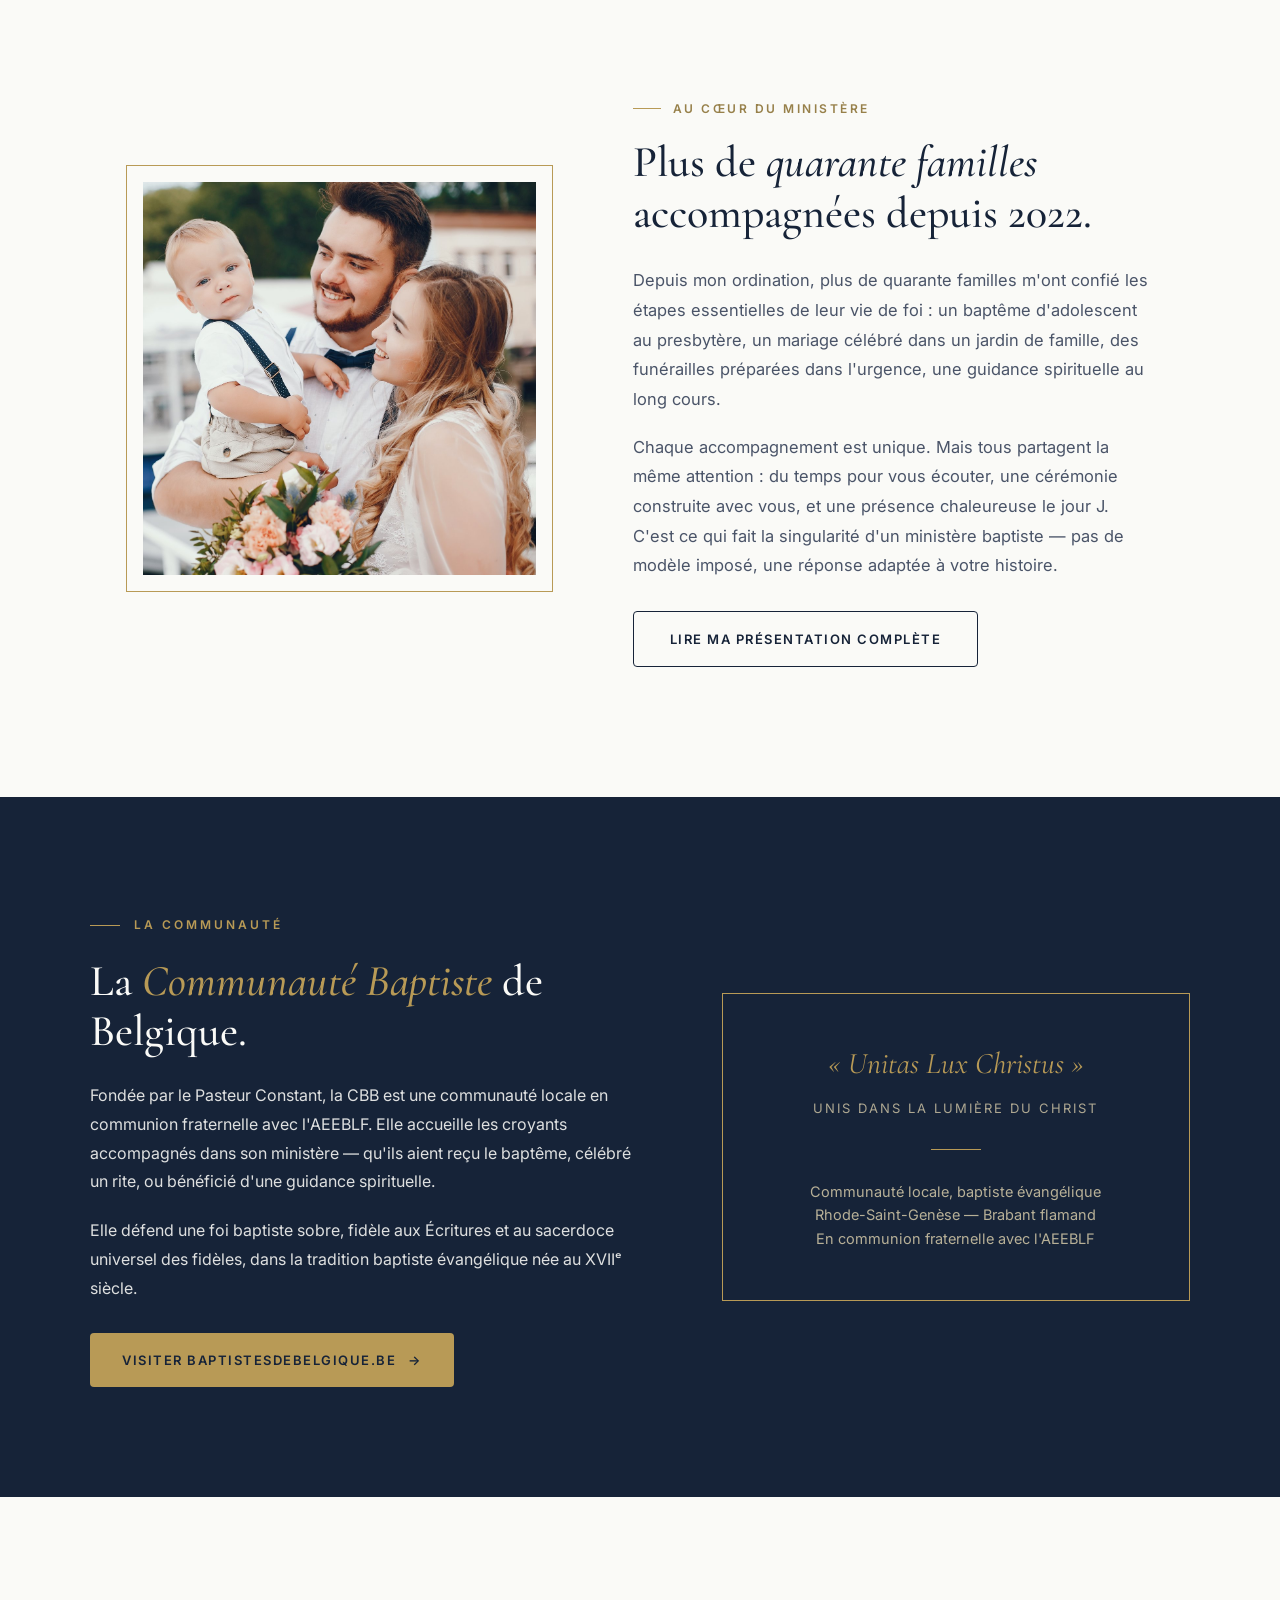
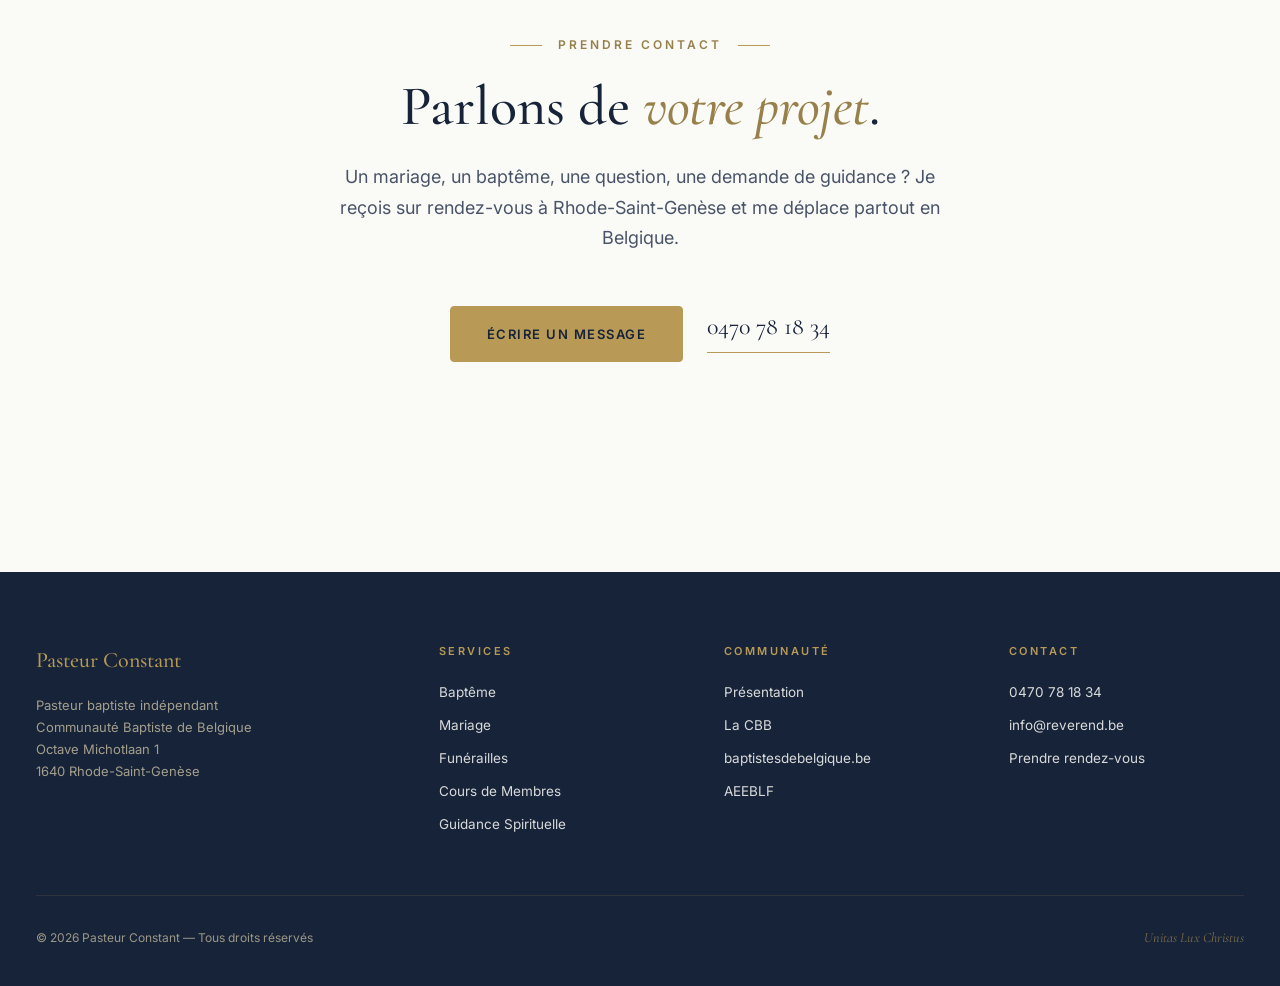
==== commit d63bb746: "Add files via upload" ====
--- a/index.html
+++ b/index.html
@@ -858,7 +858,7 @@
           <div class="home-service-name">Mariage</div>
           <div class="home-service-desc">Une cérémonie chrétienne à votre image, dans le lieu qui a du sens pour vous.</div>
           <div class="home-service-foot">
-            <div class="home-service-price">600 €</div>
+            <div class="home-service-price">850 €</div>
             <div class="home-service-arrow">→</div>
           </div>
         </a>
@@ -871,7 +871,7 @@
           <div class="home-service-name">Funérailles</div>
           <div class="home-service-desc">Un dernier hommage digne et respectueux, dans la foi et l'espérance chrétienne.</div>
           <div class="home-service-foot">
-            <div class="home-service-price">350 €</div>
+            <div class="home-service-price">450 €</div>
             <div class="home-service-arrow">→</div>
           </div>
         </a>
@@ -884,7 +884,7 @@
           <div class="home-service-name">Cours de Membres</div>
           <div class="home-service-desc">Six heures réparties en trois sessions pour approfondir la foi baptiste évangélique.</div>
           <div class="home-service-foot">
-            <div class="home-service-price">450 — 700 €</div>
+            <div class="home-service-price">550 — 800 €</div>
             <div class="home-service-arrow">→</div>
           </div>
         </a>
@@ -897,7 +897,7 @@
           <div class="home-service-name">Guidance Spirituelle</div>
           <div class="home-service-desc">Une écoute pastorale confidentielle. Forfait six heures ou séance ponctuelle.</div>
           <div class="home-service-foot">
-            <div class="home-service-price">120 — 600 €</div>
+            <div class="home-service-price">120 — 690 €</div>
             <div class="home-service-arrow">→</div>
           </div>
         </a>
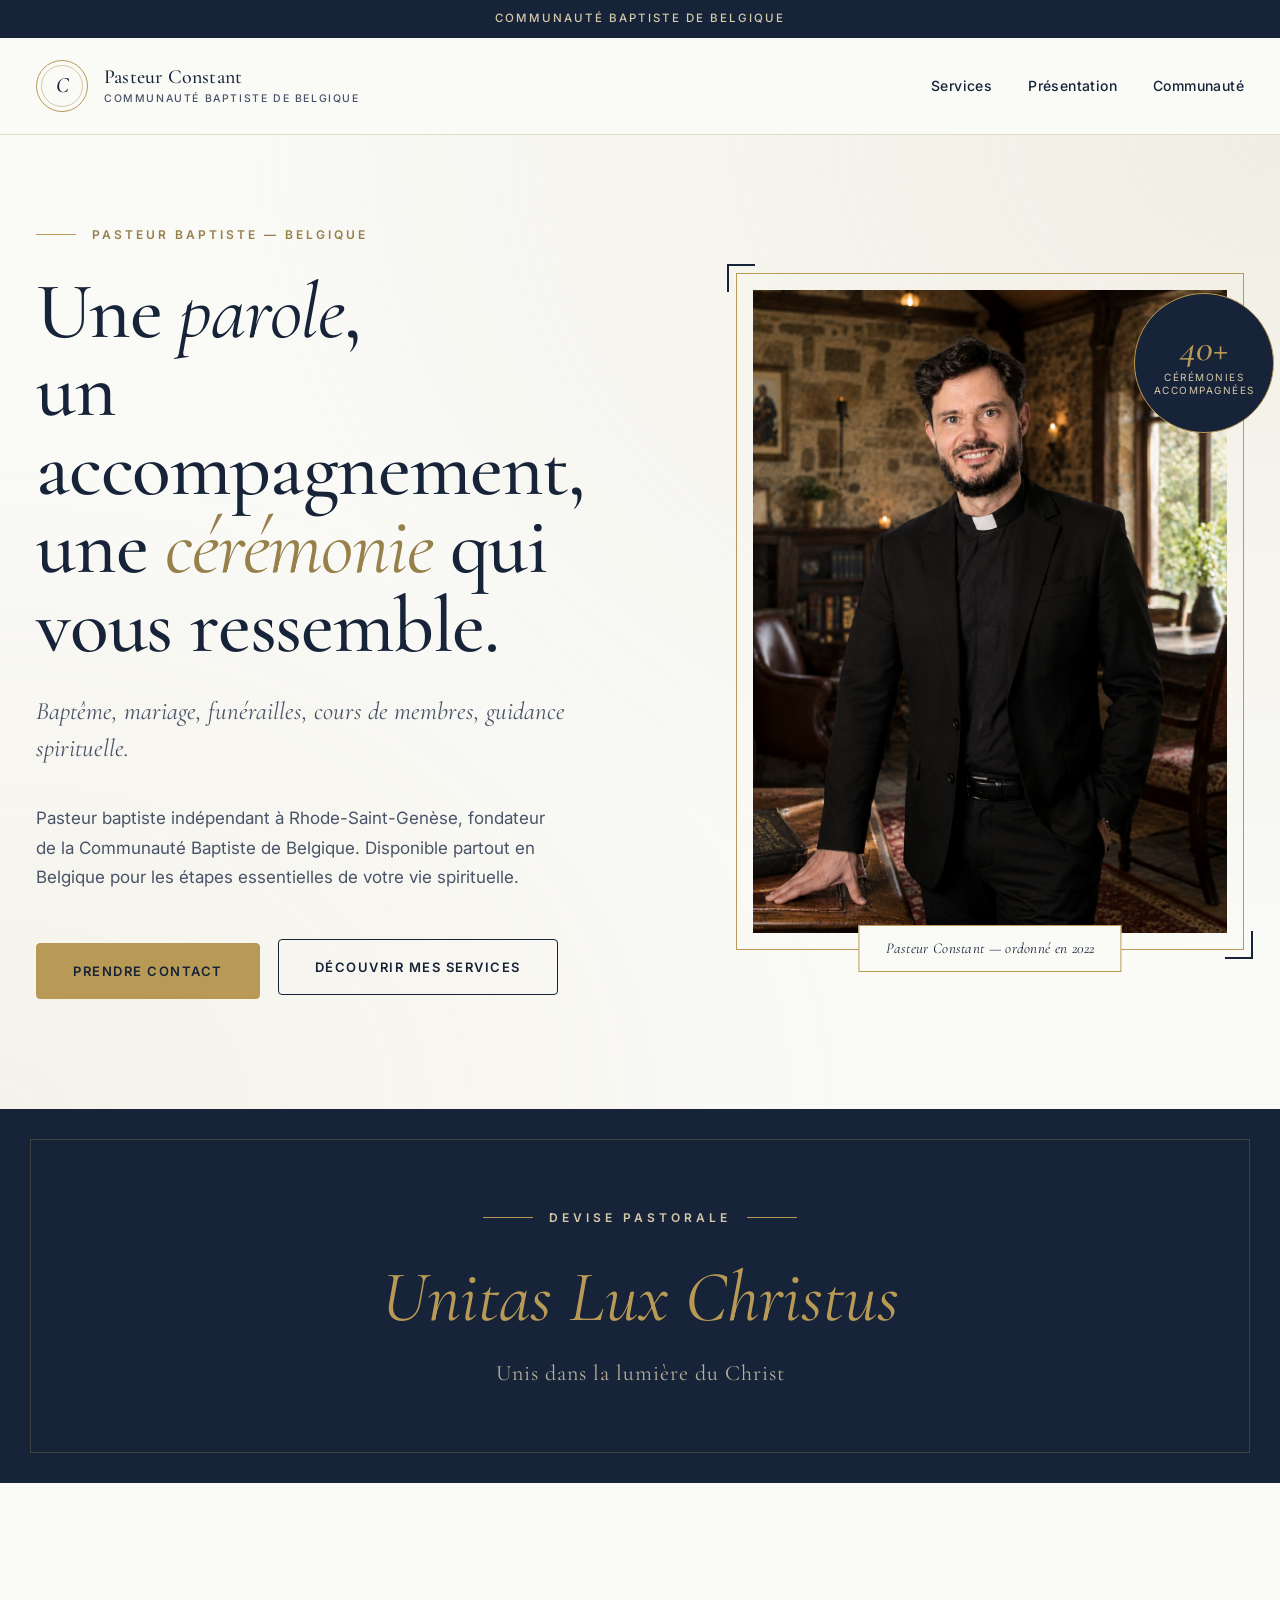
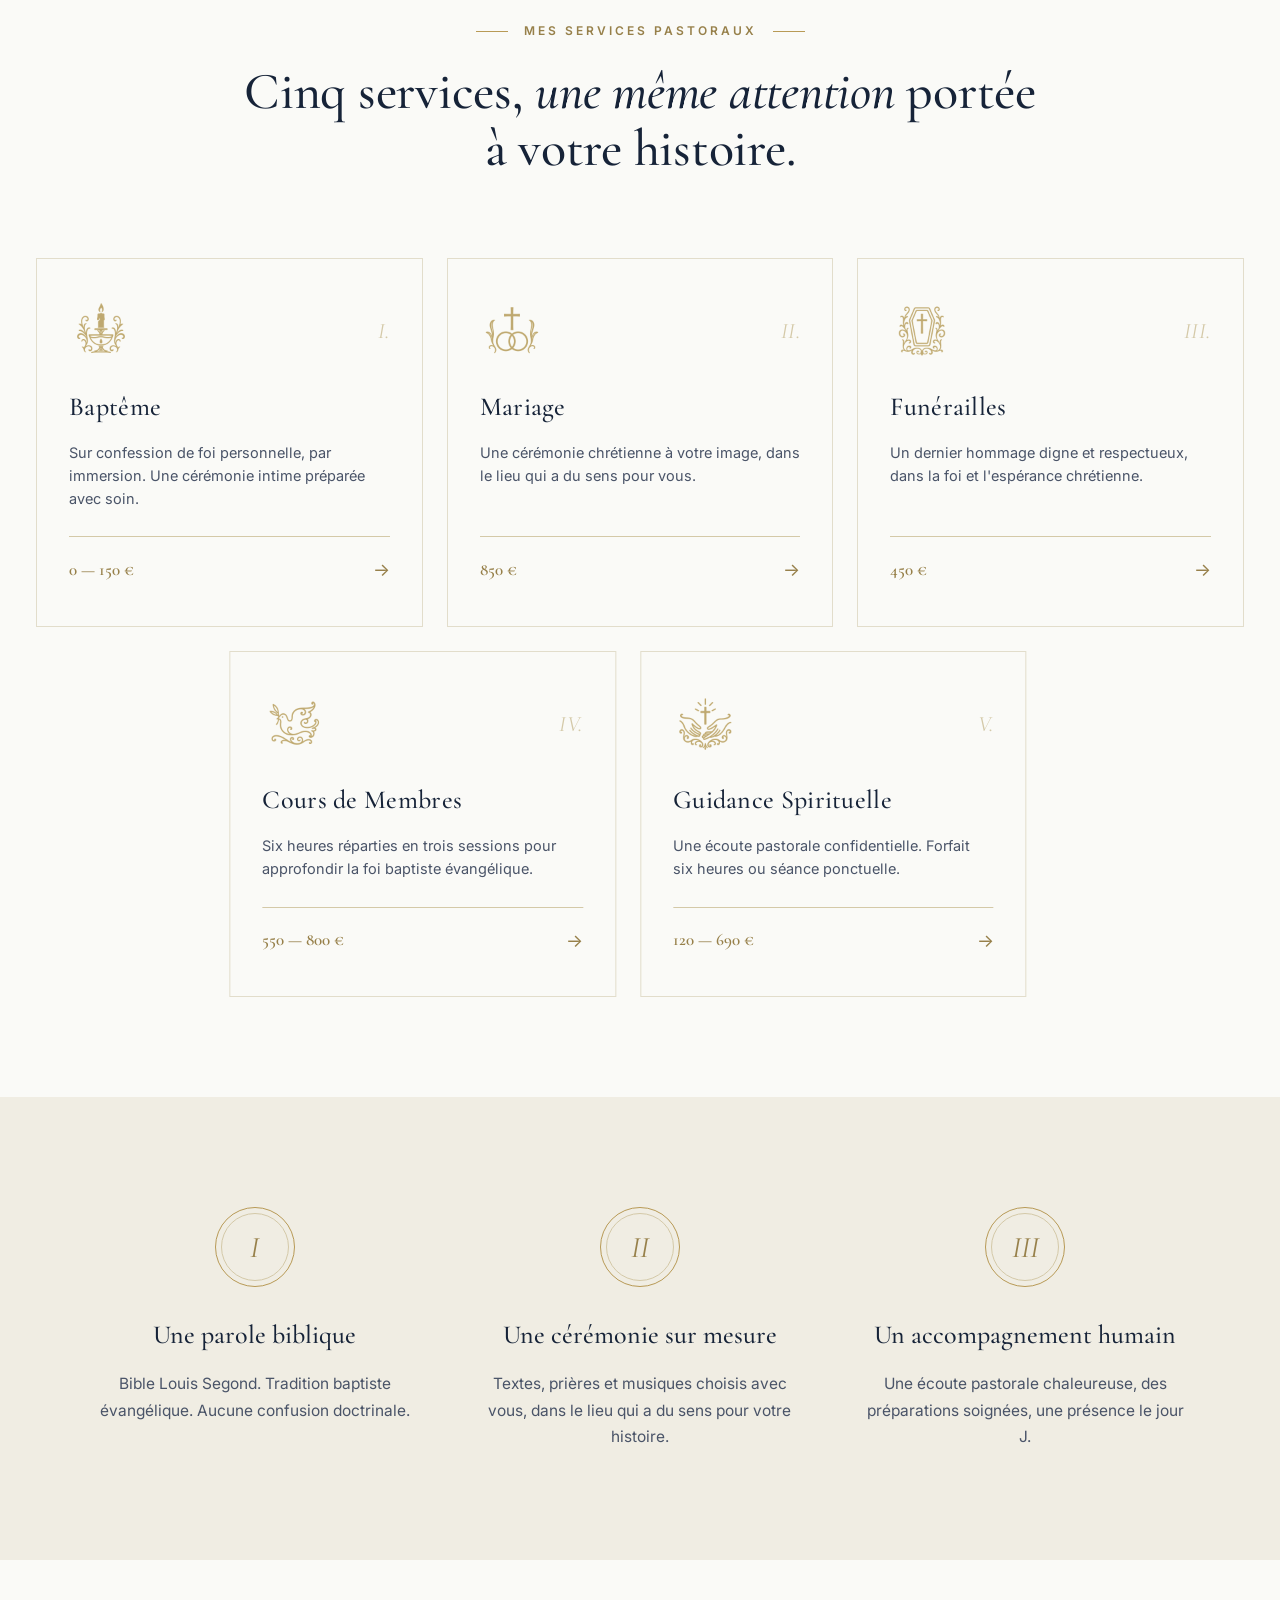
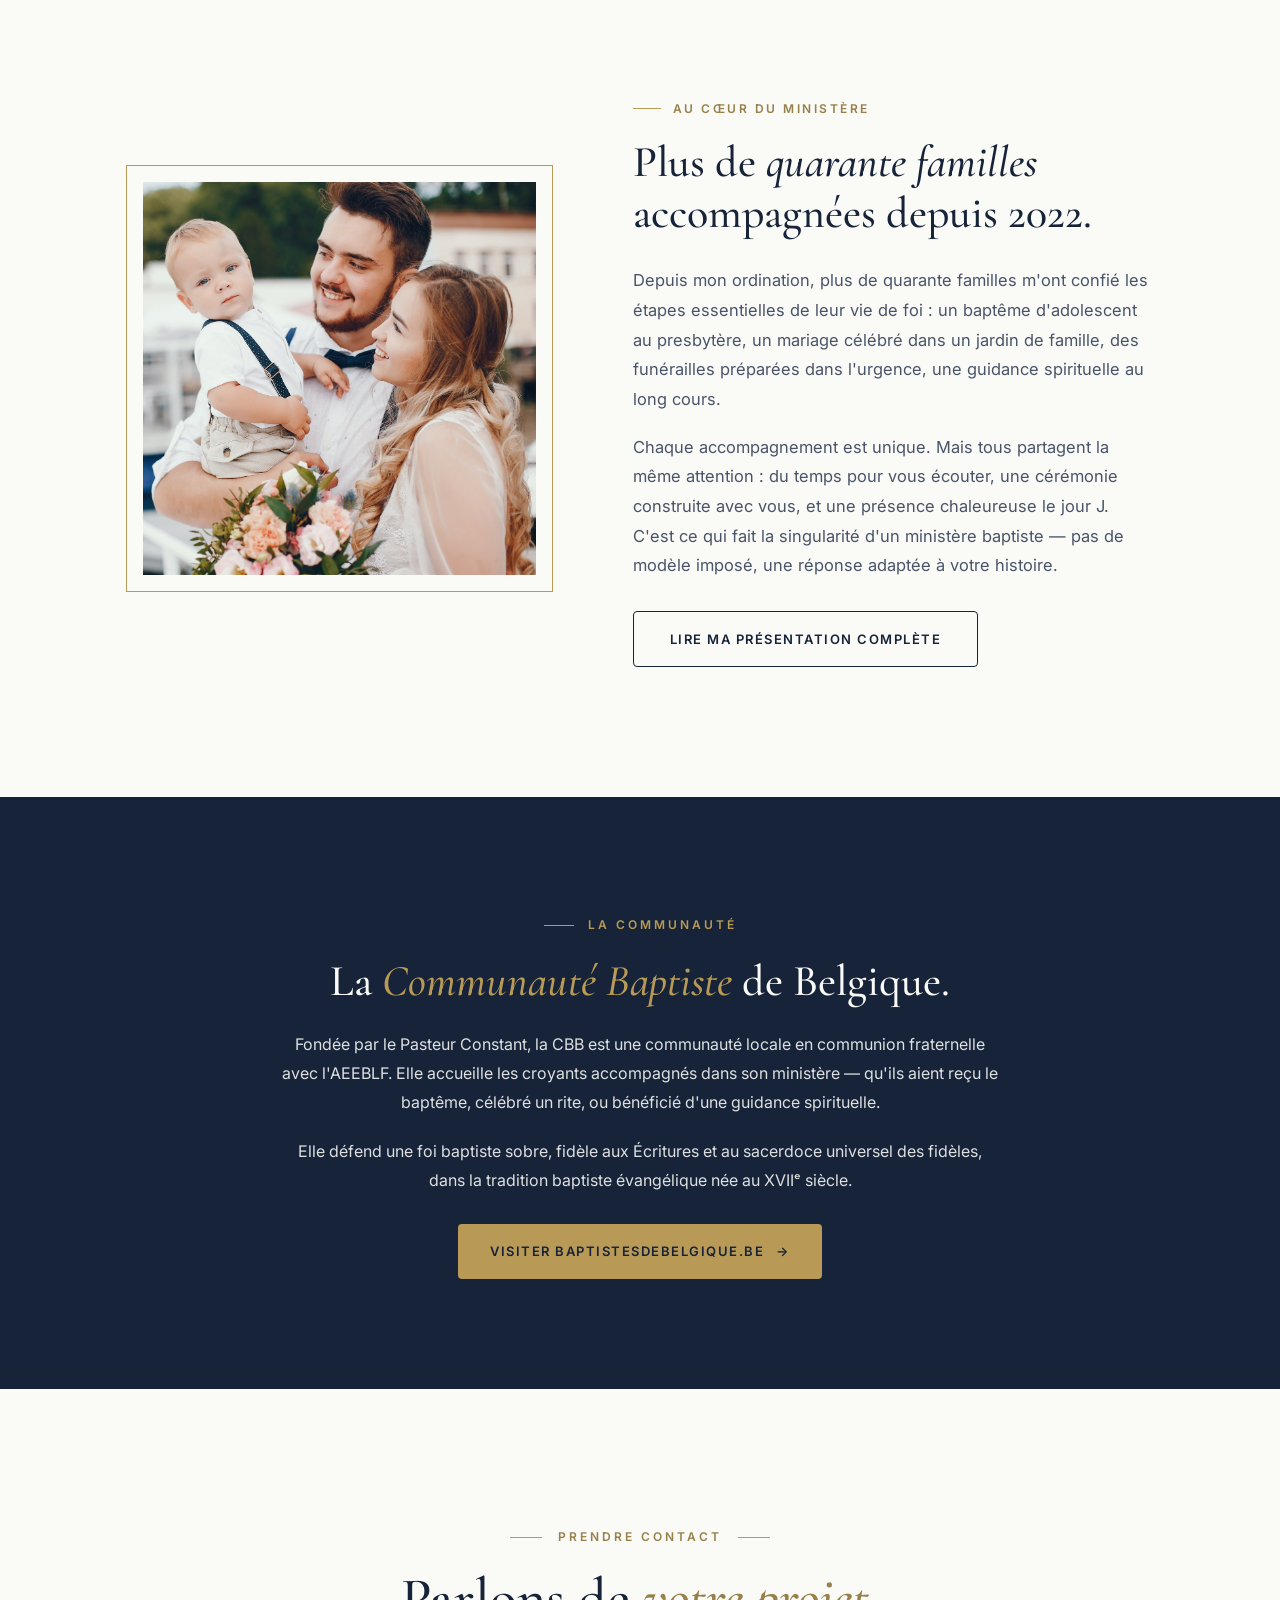
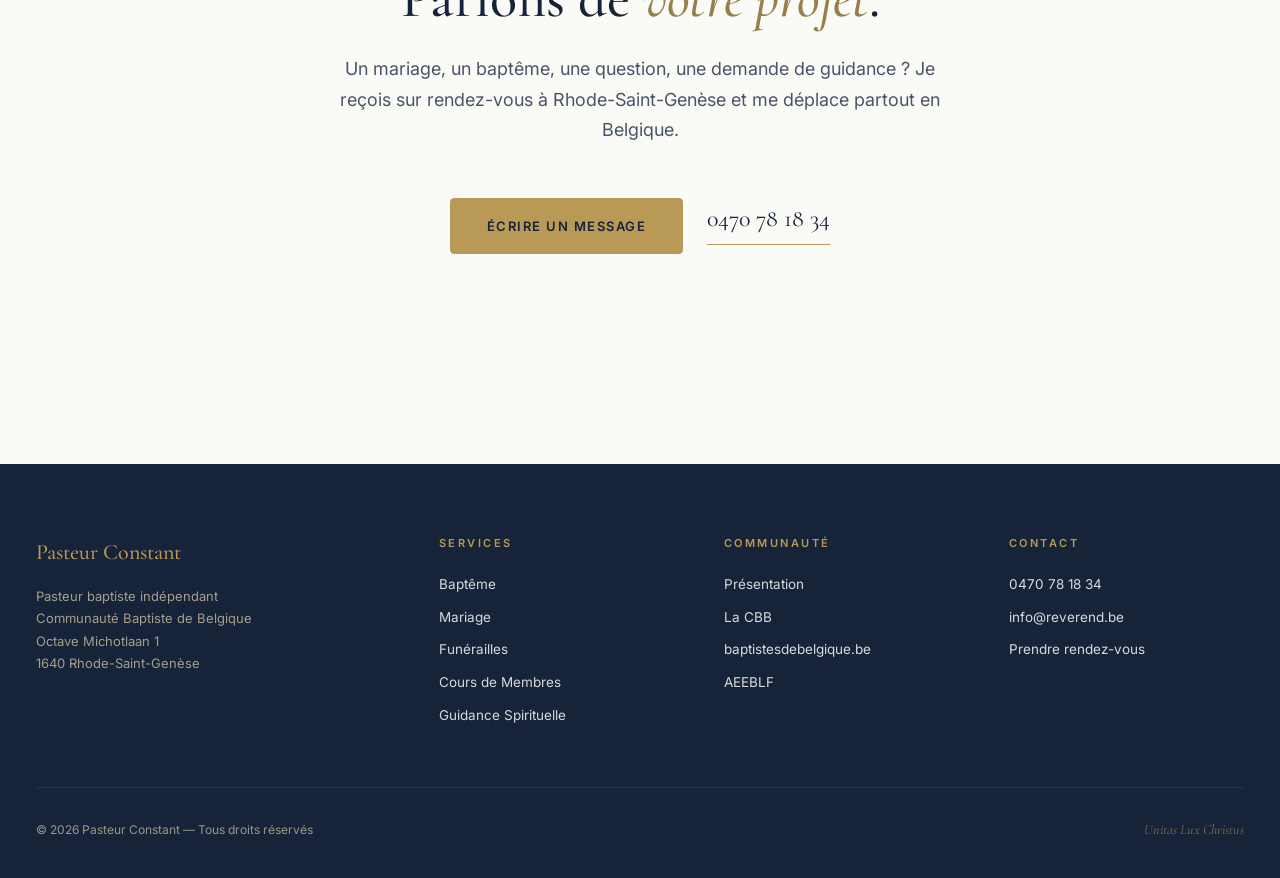
==== commit 7ee60594: "Add files via upload" ====
--- a/index.html
+++ b/index.html
@@ -561,12 +561,23 @@
       padding: 110px 36px;
     }
     .home-cbb-inner {
-      max-width: var(--max-content);
+      max-width: 820px;
       margin: 0 auto;
-      display: grid;
-      grid-template-columns: 1.2fr 1fr;
-      gap: 70px;
-      align-items: center;
+      display: block;
+      text-align: center;
+    }
+    .home-cbb-inner .home-cbb-eyebrow {
+      justify-content: center;
+    }
+    .home-cbb-inner h2 {
+      max-width: 720px;
+      margin-left: auto;
+      margin-right: auto;
+    }
+    .home-cbb-inner p {
+      max-width: 720px;
+      margin-left: auto;
+      margin-right: auto;
     }
     .home-cbb-eyebrow {
       display: inline-flex;
@@ -755,7 +766,6 @@
         <a href="#services">Services</a>
         <a href="presentation.html">Présentation</a>
         <a href="#communaute">Communauté</a>
-        <a href="contact.html" class="nav-cta">Prendre contact</a>
       </nav>
       <div class="hamburger-menu">
         <button id="hamburger-button" aria-label="Menu">
@@ -957,16 +967,6 @@
             Visiter baptistesdebelgique.be
             <span>→</span>
           </a>
-        </div>
-        <div class="home-cbb-card reveal delay-2">
-          <div class="home-cbb-card-quote">« Unitas Lux Christus »</div>
-          <div class="home-cbb-card-translation">Unis dans la lumière du Christ</div>
-          <div class="home-cbb-card-sep"></div>
-          <div class="home-cbb-card-detail">
-            Communauté locale, baptiste évangélique<br>
-            Rhode-Saint-Genèse — Brabant flamand<br>
-            En communion fraternelle avec l'AEEBLF
-          </div>
         </div>
       </div>
     </section>
